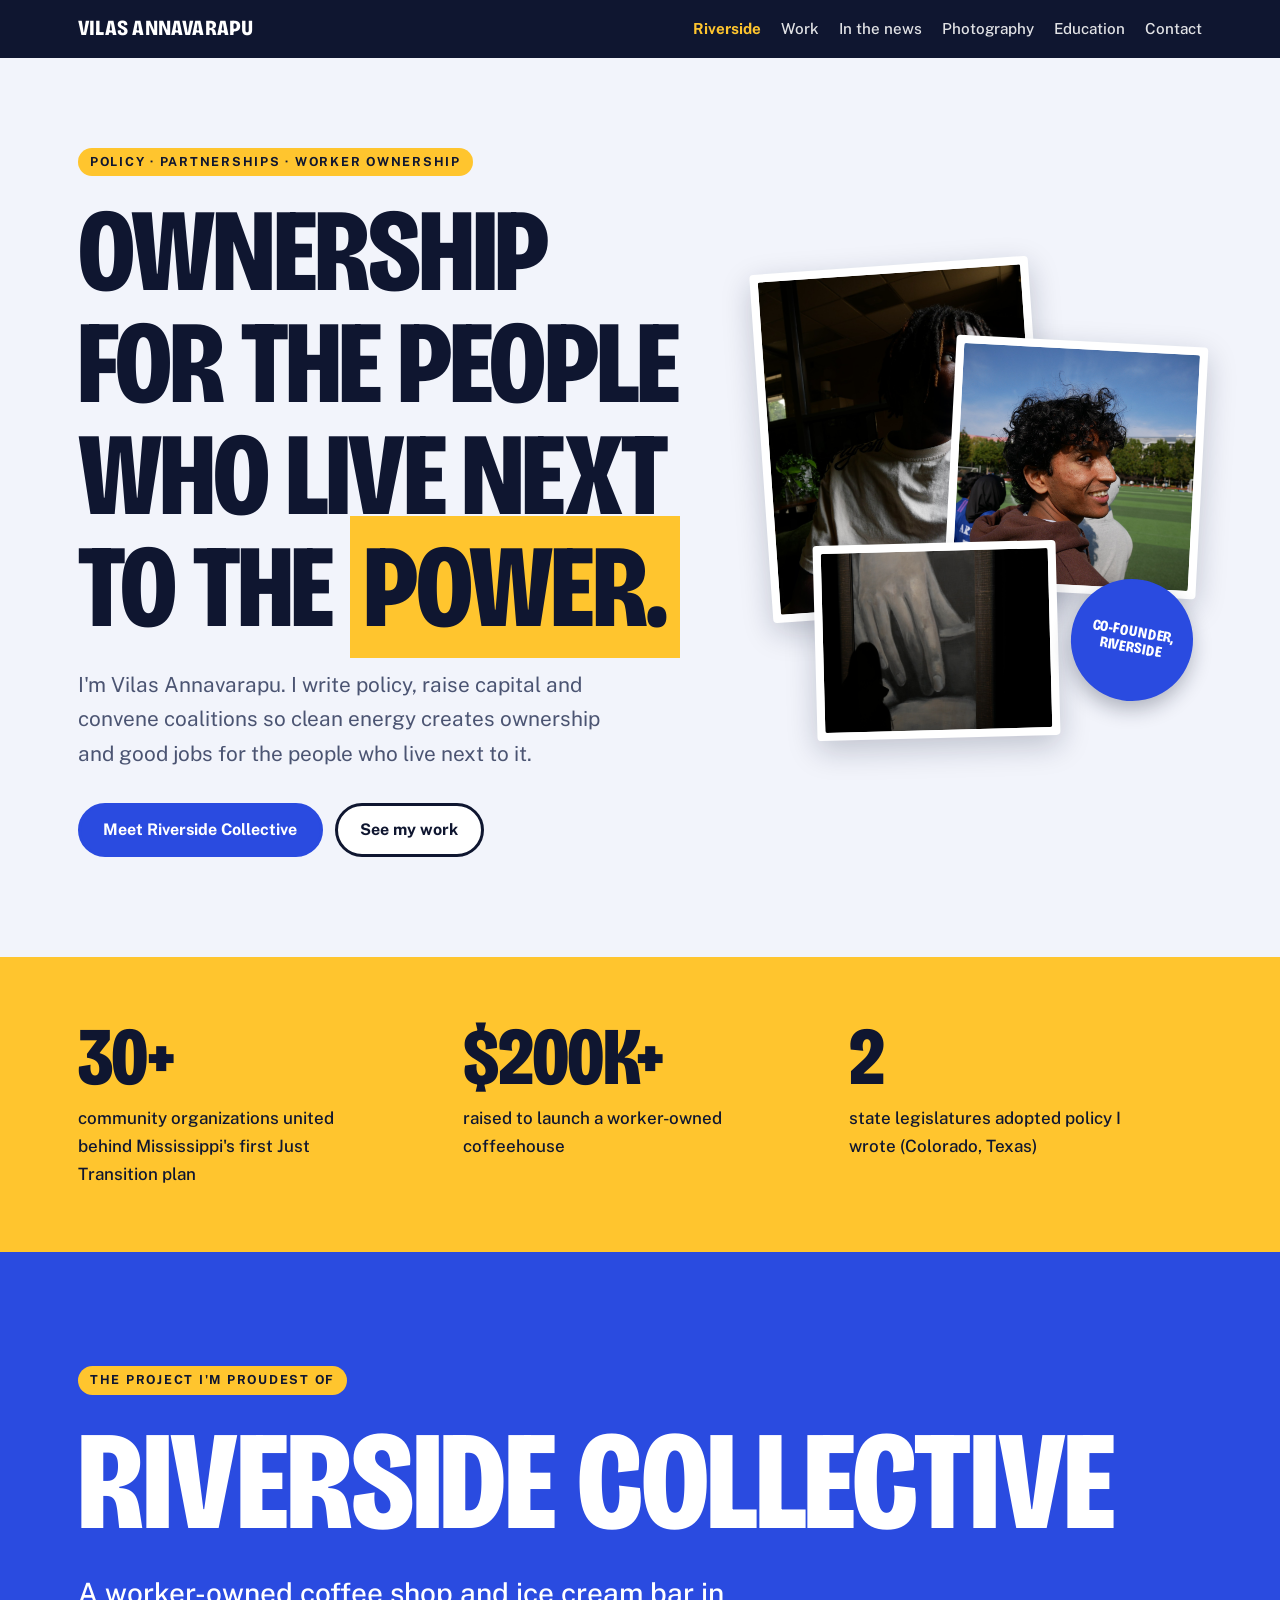
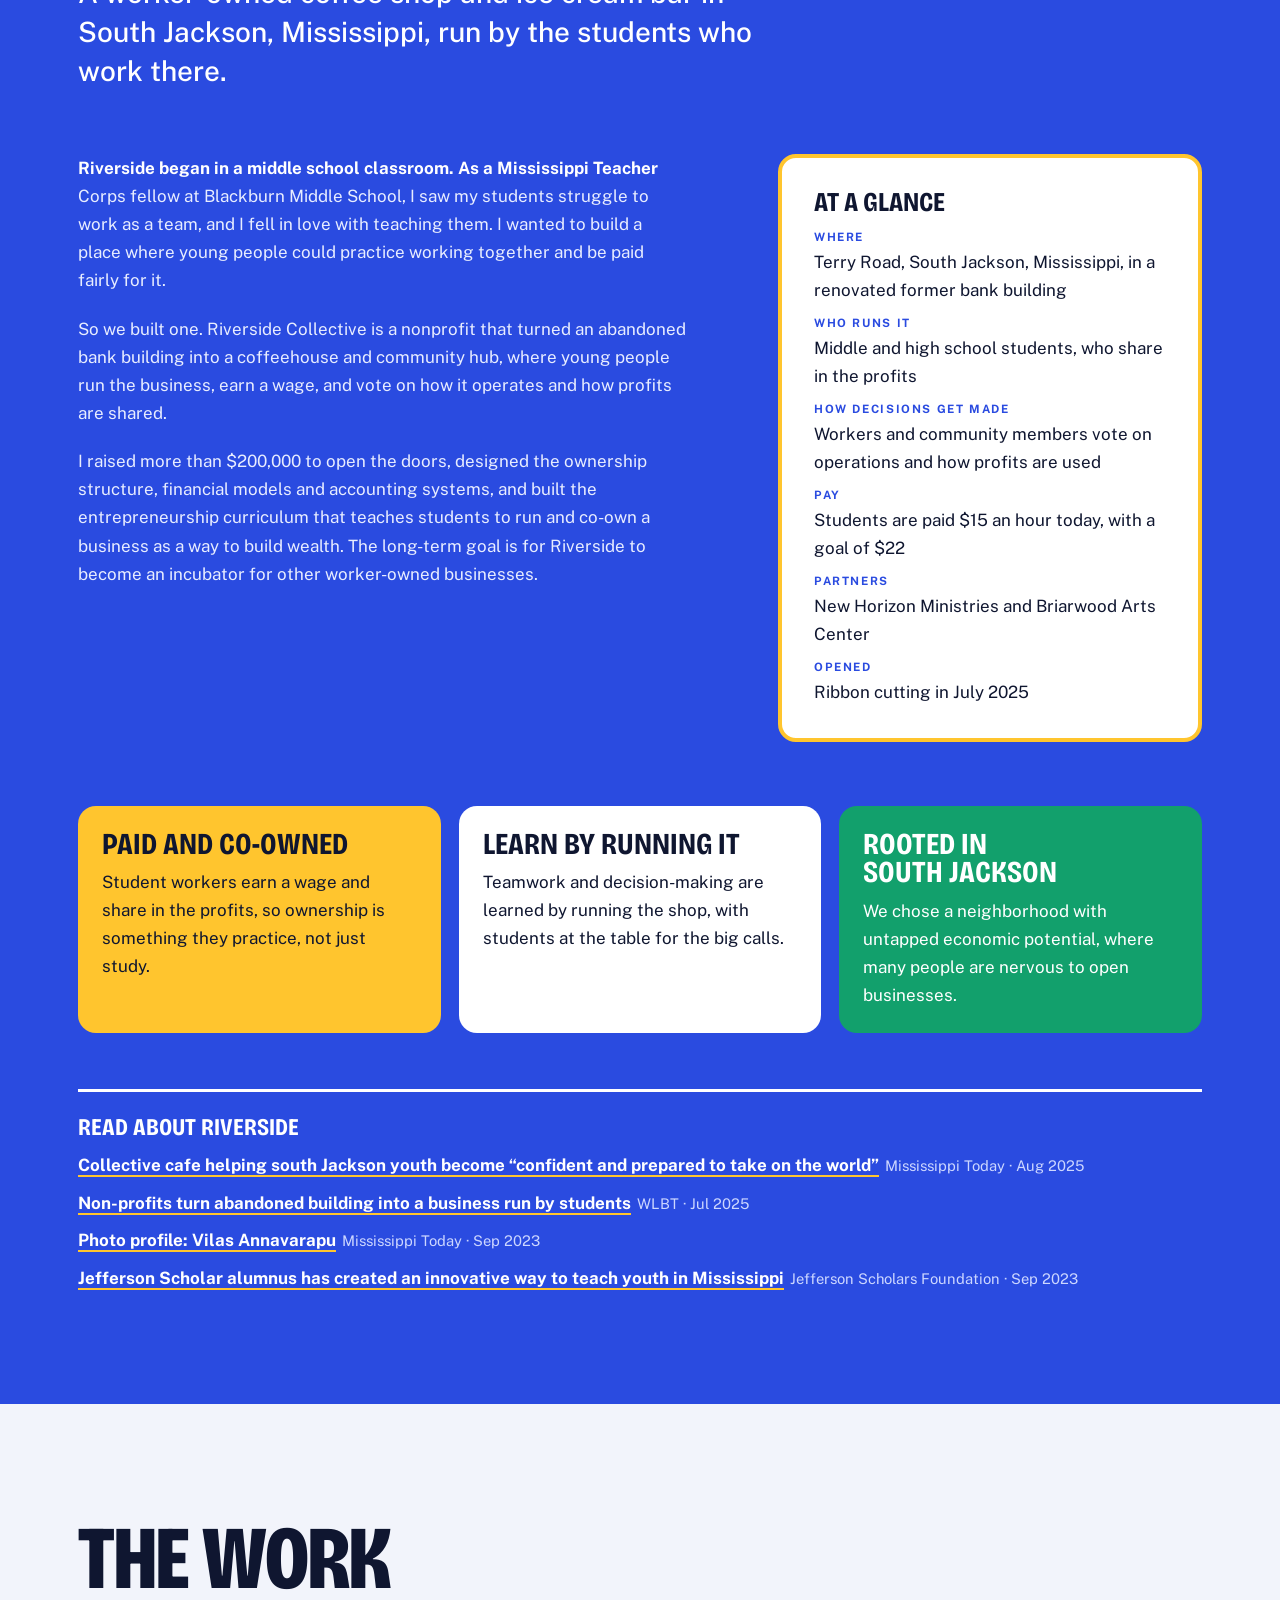
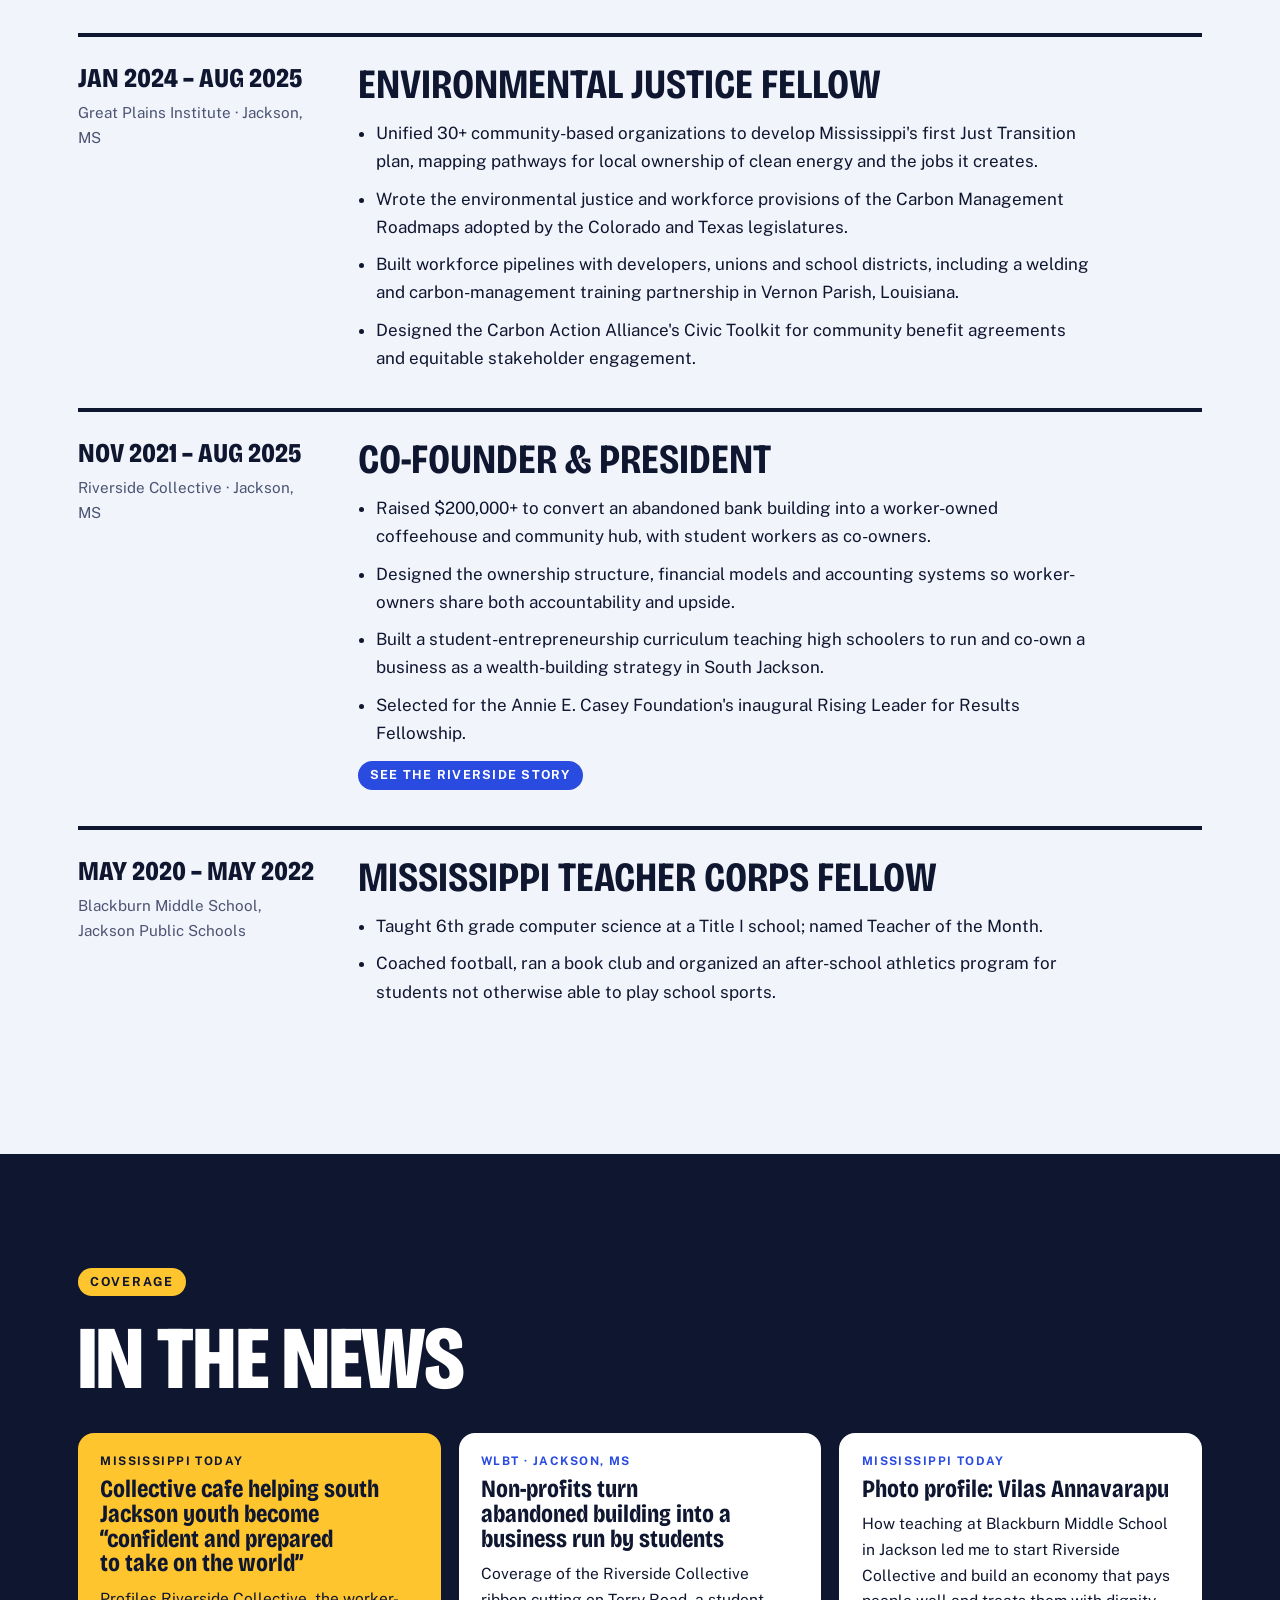
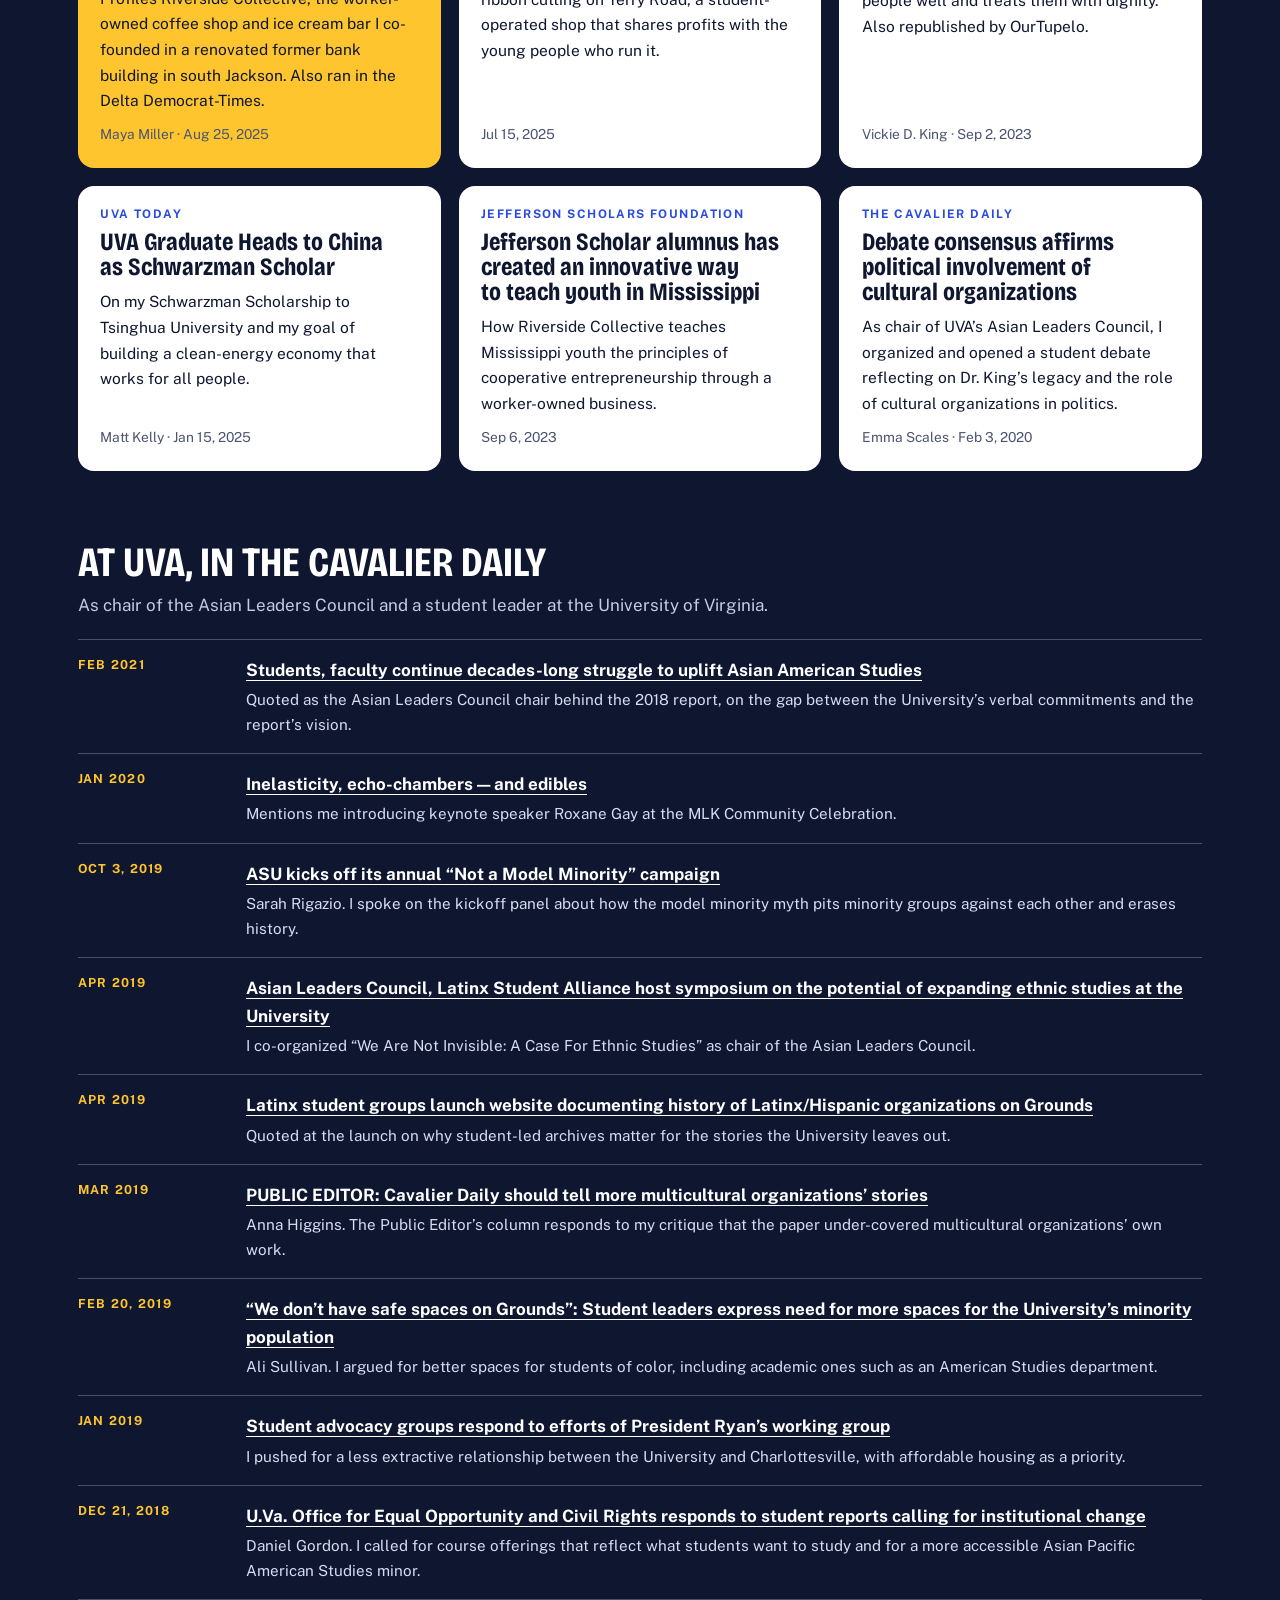
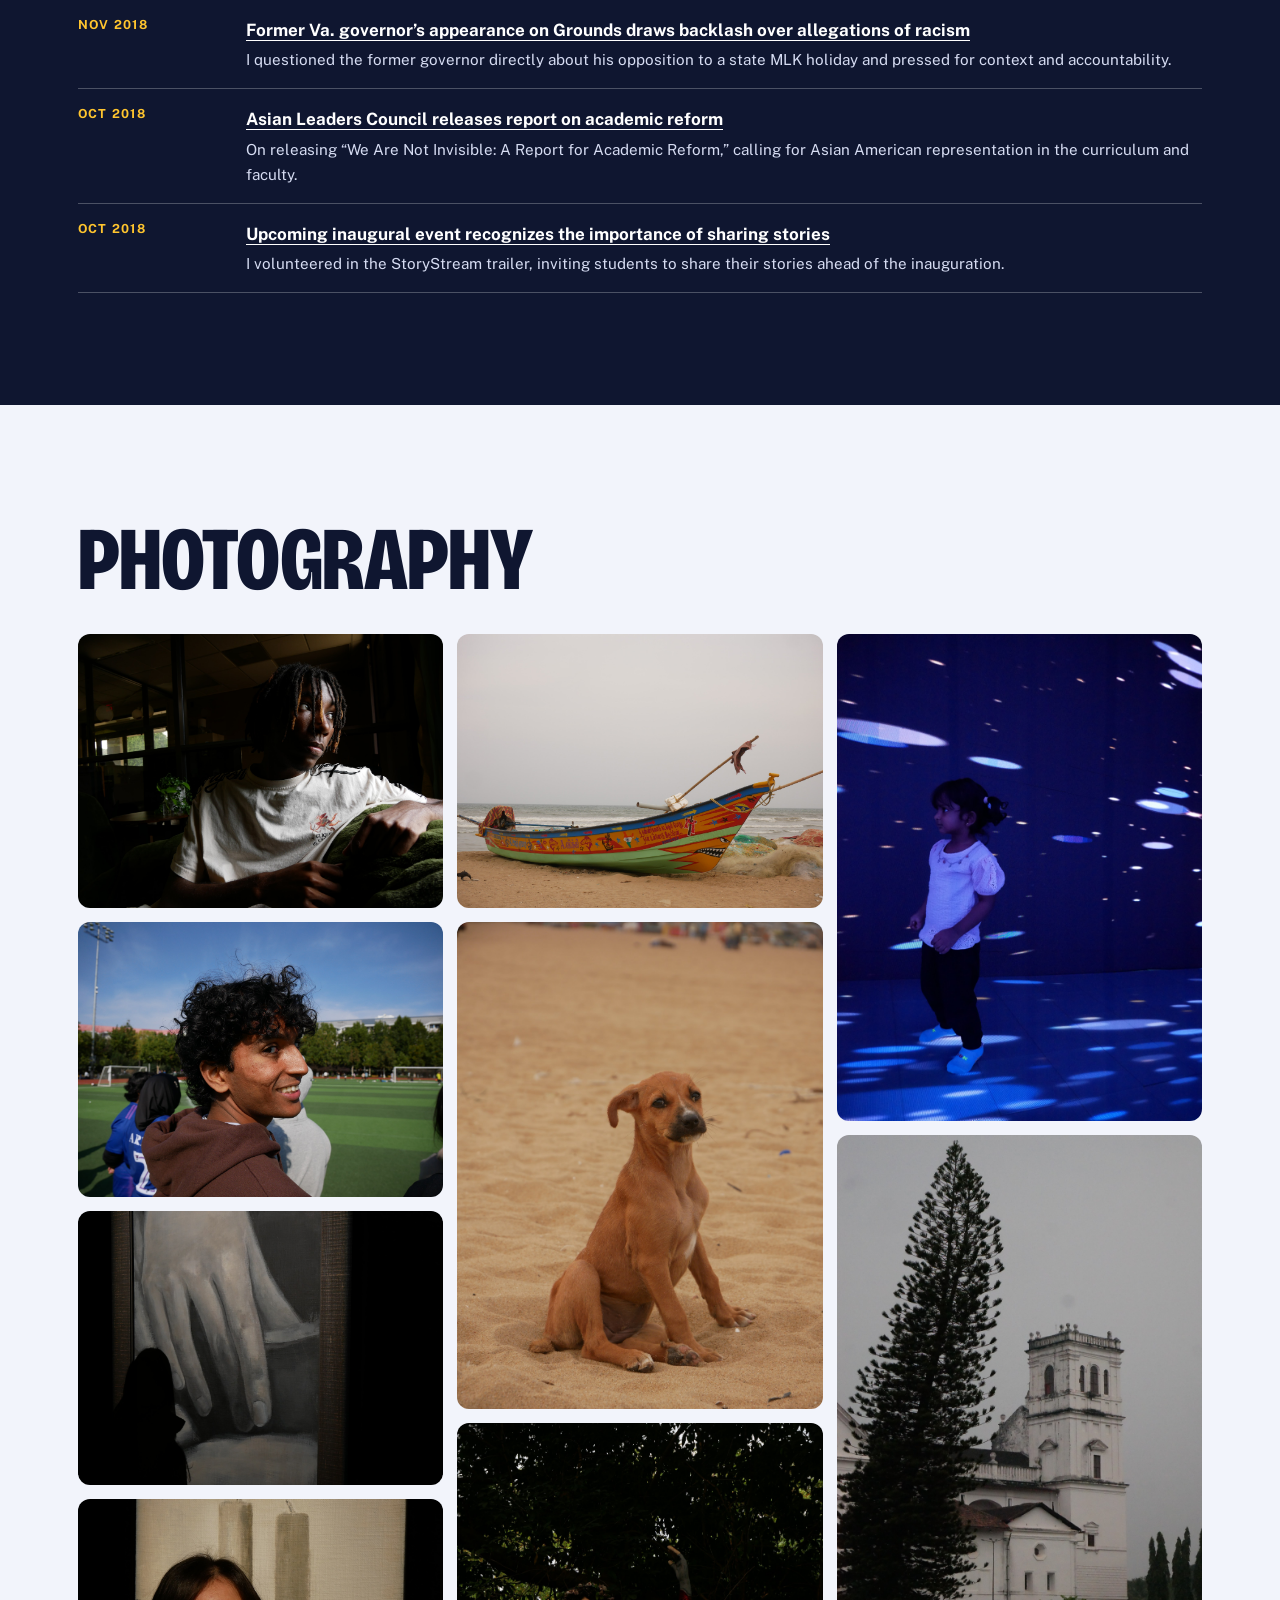
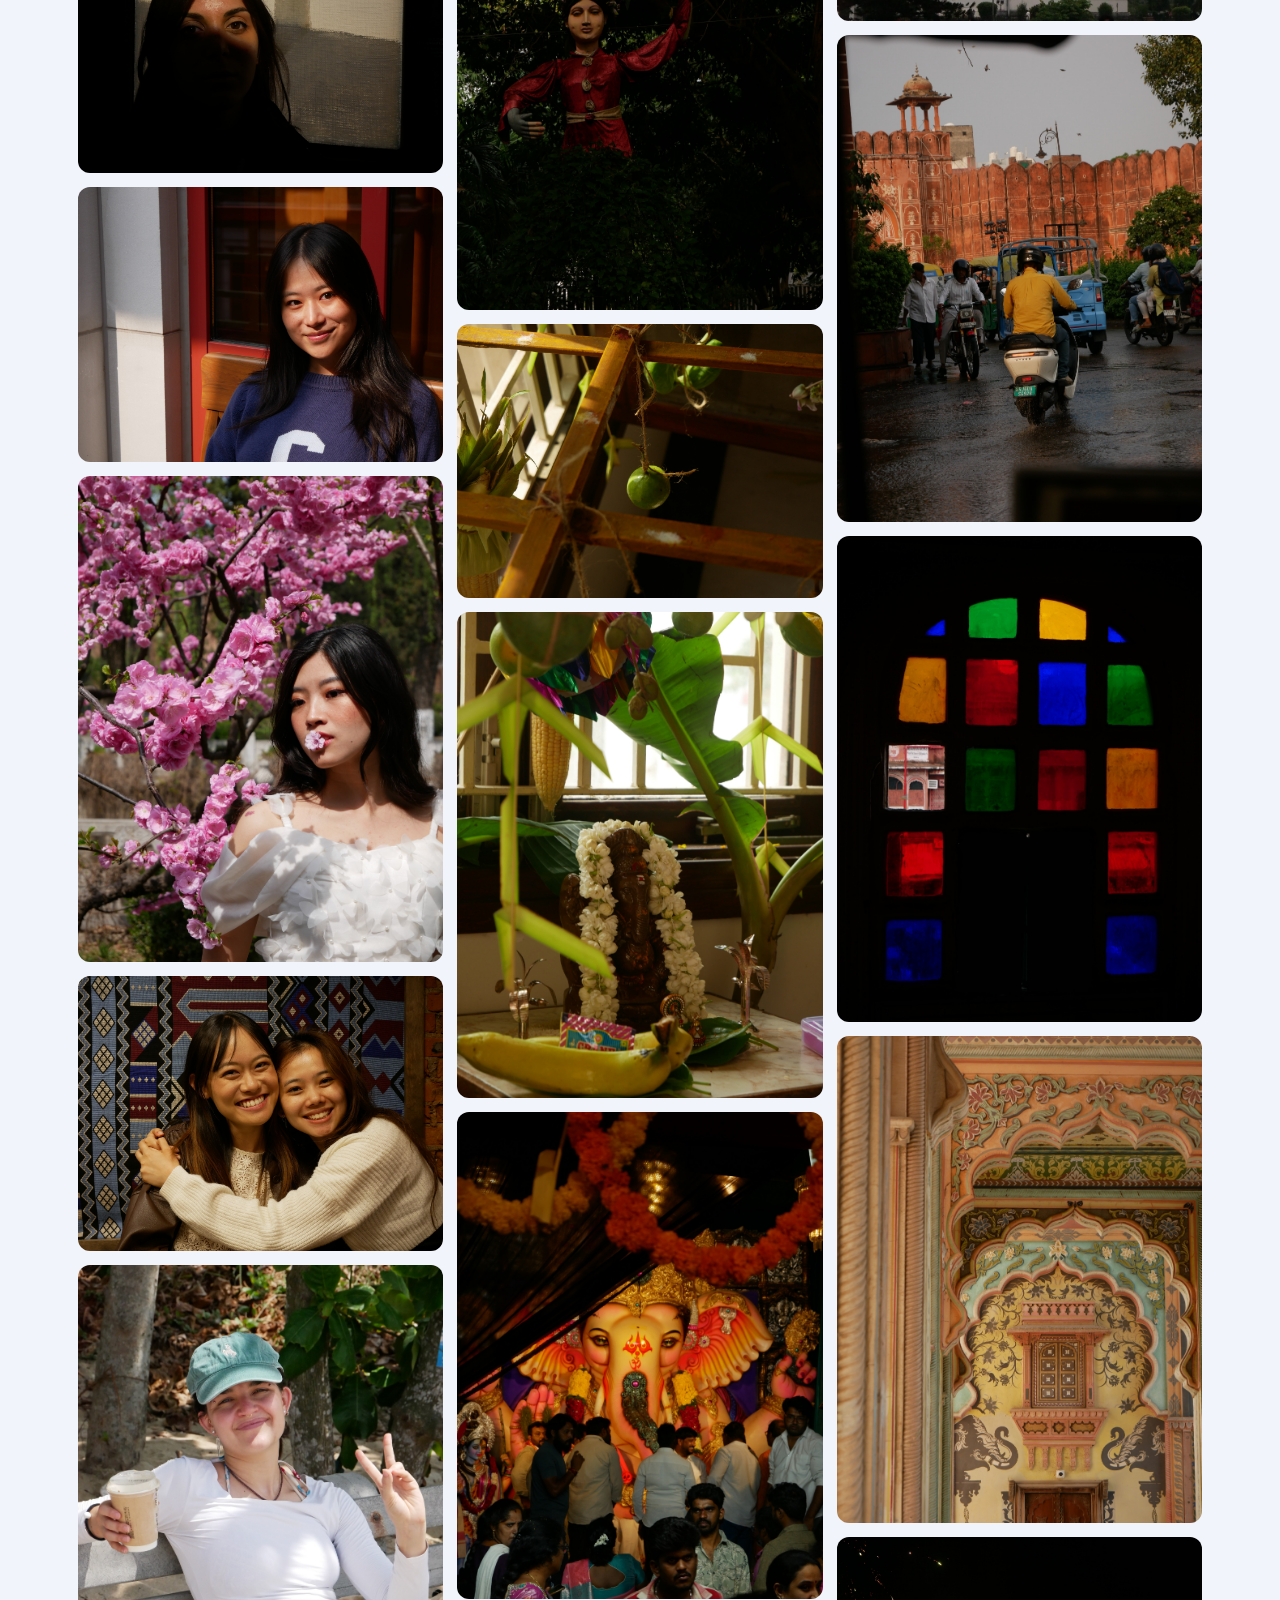
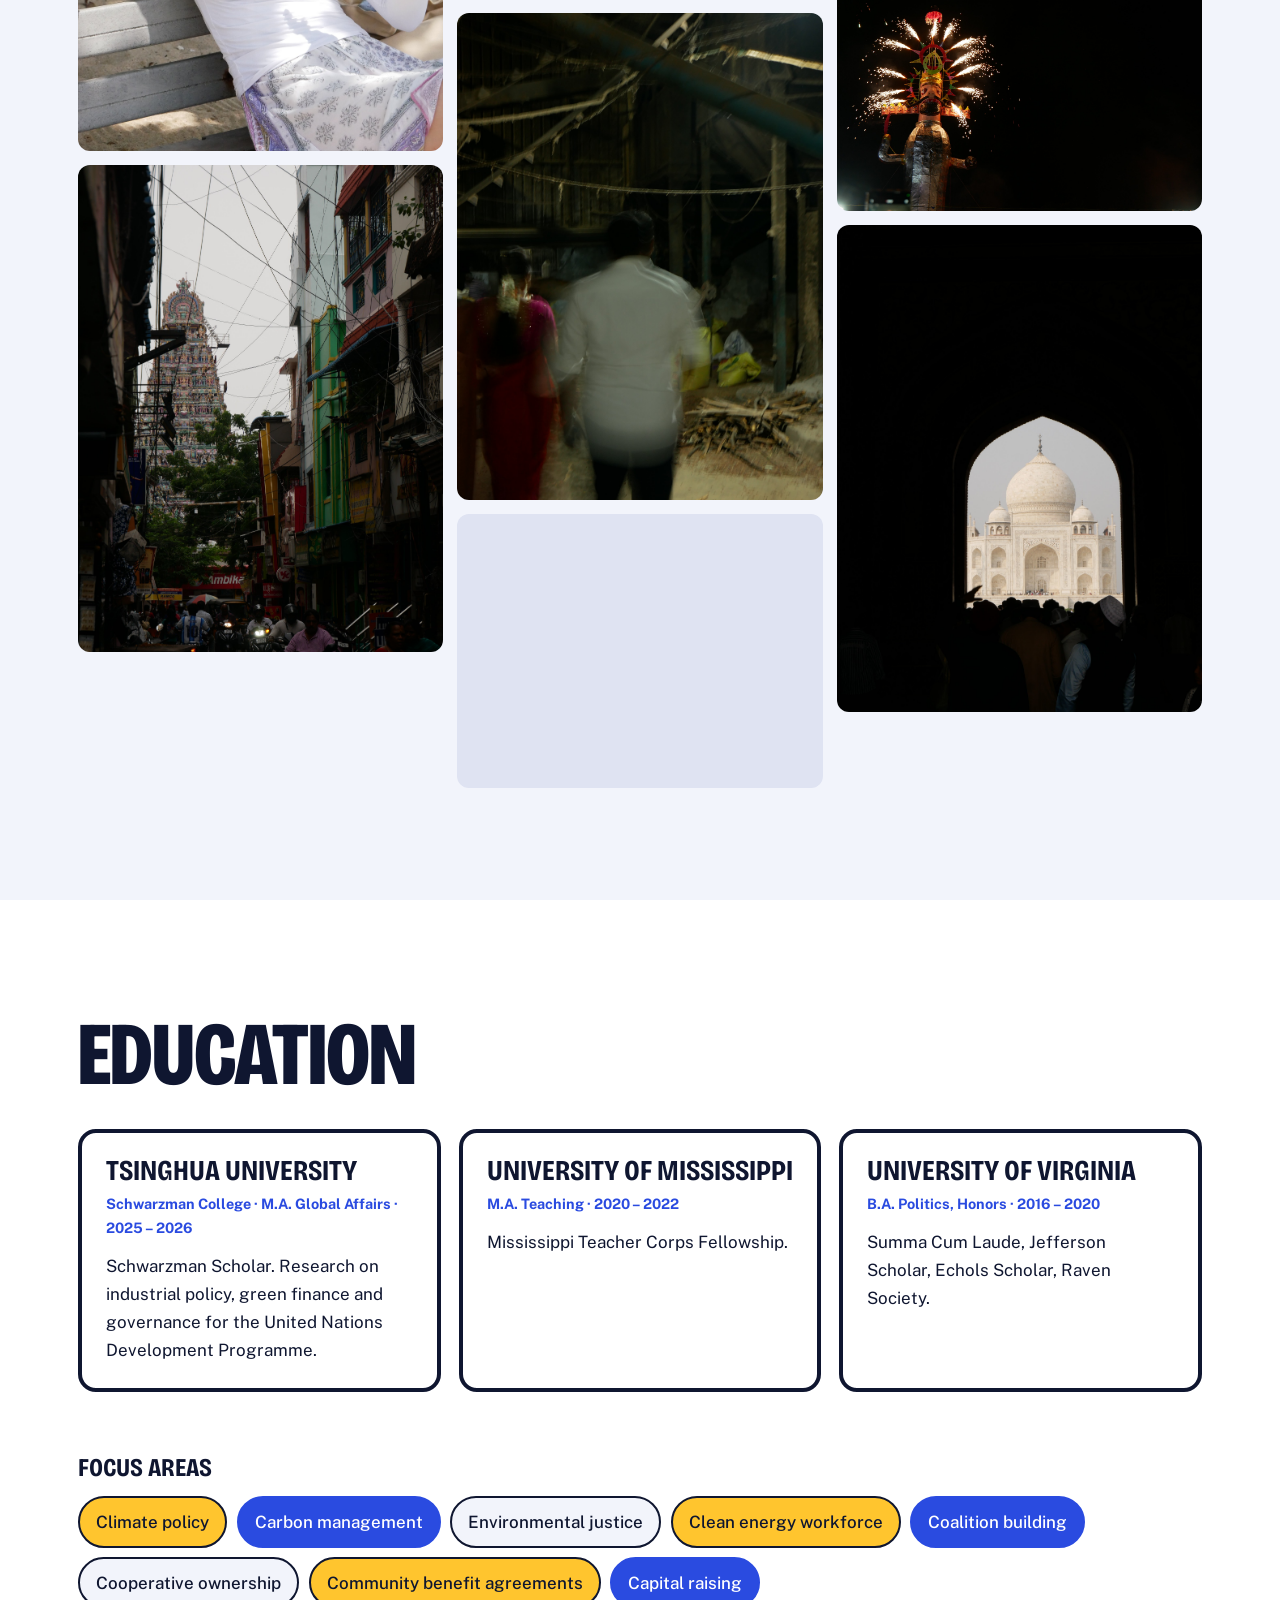
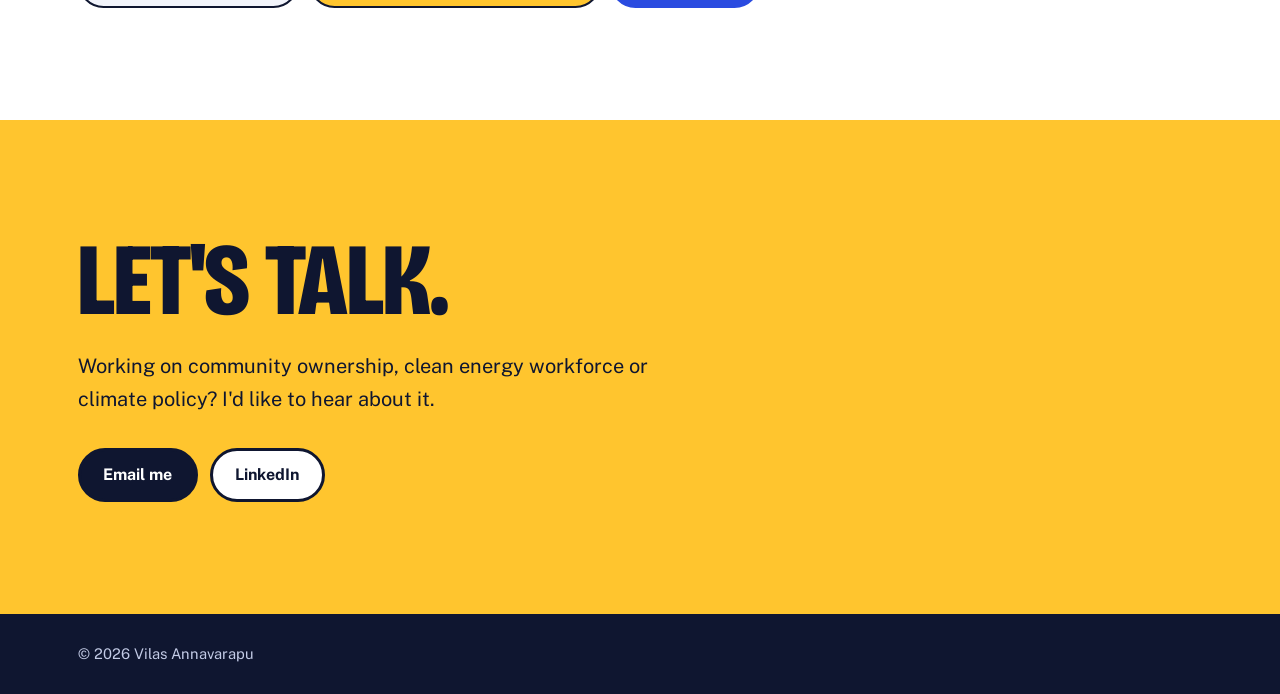
==== preview.html @ 8a016892 "Create preview.html" ====
<!doctype html>
<html lang="en">
<head>
<meta charset="utf-8">
<meta name="viewport" content="width=device-width, initial-scale=1">
<title>Vilas Annavarapu</title>
<meta name="description" content="Vilas Annavarapu builds policy and partnerships for a just energy transition through worker ownership, community-driven capital and clean energy workforce pathways. Co-founder of Riverside Collective in Jackson, Mississippi.">
<link rel="preconnect" href="https://fonts.googleapis.com">
<link rel="preconnect" href="https://fonts.gstatic.com" crossorigin>
<link href="https://fonts.googleapis.com/css2?family=Bricolage+Grotesque:opsz,wdth,wght@12..96,75..100,400..800&family=Public+Sans:wght@400;500;700&display=swap" rel="stylesheet">
<style>
:root {
--ink: #0f1630;
--paper: #f2f4fb;
--white: #ffffff;
--sun: #ffc52e;
--river: #2a4be0;
--leaf: #12a06c;
--mute: #4b5472;
--display: "Bricolage Grotesque", "Arial Narrow", "Helvetica Neue", Arial, sans-serif;
--body: "Public Sans", system-ui, -apple-system, "Segoe UI", Arial, sans-serif;
}
* { box-sizing: border-box; }
html { scroll-behavior: smooth; }
@media (prefers-reduced-motion: reduce) { html { scroll-behavior: auto; } * { transition: none !important; } }
body { margin: 0; background: var(--paper); color: var(--ink); font: 400 1.0625rem/1.65 var(--body); -webkit-font-smoothing: antialiased; }
img { max-width: 100%; display: block; }
a { color: inherit; }
h1, h2, h3 { font-family: var(--display); font-variation-settings: "wdth" 80; margin: 0; line-height: .95; text-wrap: balance; }
:focus-visible { outline: 3px solid var(--sun); outline-offset: 3px; }
section[id], header[id] { scroll-margin-top: 64px; }
.wrap { width: 100%; max-width: 1160px; margin: 0 auto; padding-left: max(18px, env(safe-area-inset-left, 0px)); padding-right: max(18px, env(safe-area-inset-right, 0px)); }
.band { padding-block: clamp(56px, 9vw, 112px); }
.eyebrow { display: inline-block; font: 700 .78rem/1 var(--body); letter-spacing: .14em; text-transform: uppercase; padding: .5rem .75rem; background: var(--sun); color: var(--ink); border-radius: 999px; }
.h2 { font-size: clamp(2.6rem, 7.5vw, 5.6rem); font-weight: 800; text-transform: uppercase; letter-spacing: -.01em; }
.btn { display: inline-flex; align-items: center; gap: .5rem; font: 700 1rem/1 var(--body); text-decoration: none; padding: 1rem 1.4rem; border-radius: 999px; border: 3px solid var(--ink); background: var(--white); color: var(--ink); transition: transform .15s ease, background .15s ease; }
.btn:hover { transform: translateY(-2px); }
.btn.river { background: var(--river); color: #fff; border-color: var(--river); }
.btn.ink { background: var(--ink); color: #fff; }
.nav { position: sticky; top: 0; z-index: 20; background: var(--ink); color: #fff; padding-top: env(safe-area-inset-top, 0px); }
.nav-in { display: flex; align-items: center; justify-content: space-between; gap: 1rem; height: 58px; }
.brand { font: 800 1.35rem/1 var(--display); font-variation-settings: "wdth" 80; text-decoration: none; text-transform: uppercase; letter-spacing: .01em; white-space: nowrap; }
.nav-links { display: flex; gap: 1.25rem; overflow-x: auto; scrollbar-width: none; min-width: 0; }
.nav-links::-webkit-scrollbar { display: none; }
.nav-links a { text-decoration: none; font: 500 .95rem/1 var(--body); white-space: nowrap; padding: .5rem 0; opacity: .88; }
.nav-links a:hover { opacity: 1; text-decoration: underline; text-decoration-color: var(--sun); text-underline-offset: 6px; text-decoration-thickness: 3px; }
.nav-links a.hot { color: var(--sun); opacity: 1; font-weight: 700; }
.hero { padding-block: clamp(40px, 7vw, 88px) clamp(56px, 8vw, 100px); overflow: hidden; }
.hero-in { display: grid; grid-template-columns: minmax(0, 1.15fr) minmax(0, .85fr); gap: clamp(28px, 5vw, 64px); align-items: center; }
.hero h1 { font-size: clamp(3.1rem, 9.2vw, 7.4rem); font-weight: 800; text-transform: uppercase; letter-spacing: -.015em; margin-top: 1.25rem; }
.hero h1 mark { background: var(--sun); color: var(--ink); padding: 0 .12em; box-decoration-break: clone; -webkit-box-decoration-break: clone; }
.hero .lead { font-size: clamp(1.1rem, 2.2vw, 1.3rem); color: var(--mute); max-width: 34rem; margin: 1.5rem 0 2rem; }
.cta { display: flex; flex-wrap: wrap; gap: .75rem; }
.prints { position: relative; aspect-ratio: 1 / 1.05; max-width: 480px; margin-inline: auto; width: 100%; }
.print { position: absolute; background: #fff; padding: 8px; box-shadow: 0 10px 30px rgba(15,22,48,.22); border-radius: 4px; }
.print img { width: 100%; height: 100%; object-fit: cover; border-radius: 2px; }
.p1 { width: 62%; aspect-ratio: 4/5; top: 0; left: 2%; transform: rotate(-4deg); }
.p2 { width: 56%; aspect-ratio: 1; top: 16%; right: 0; transform: rotate(3deg); }
.p3 { width: 54%; aspect-ratio: 5/4; bottom: 0; left: 14%; transform: rotate(-1.5deg); }
.sticker { position: absolute; right: 2%; bottom: 8%; width: 7.6rem; height: 7.6rem; border-radius: 50%; background: var(--river); color: #fff; display: grid; place-items: center; text-align: center; font: 800 .95rem/1.05 var(--display); font-variation-settings: "wdth" 80; text-transform: uppercase; padding: .5rem; transform: rotate(10deg); box-shadow: 0 8px 20px rgba(15,22,48,.3); }
.stats { background: var(--sun); }
.stats-in { display: grid; grid-template-columns: repeat(3, minmax(0, 1fr)); gap: 32px; padding-block: clamp(36px, 6vw, 64px); }
.stats strong { display: block; font: 800 clamp(2.8rem, 6.4vw, 5.2rem)/.9 var(--display); font-variation-settings: "wdth" 78; letter-spacing: -.02em; }
.stats span { display: block; margin-top: .6rem; font-weight: 500; max-width: 17rem; }
.riverside { background: var(--river); color: #fff; overflow: hidden; }
.riverside .h2 { font-size: clamp(3.2rem, 11vw, 9rem); margin: 1.25rem 0 1.5rem; }
.rv-lead { font-size: clamp(1.25rem, 2.6vw, 1.75rem); line-height: 1.4; max-width: 44rem; font-weight: 500; margin: 0; }
.rv-grid { display: grid; grid-template-columns: minmax(0, 1.2fr) minmax(0, .8fr); gap: clamp(28px, 5vw, 64px); margin-top: clamp(36px, 6vw, 64px); align-items: start; }
.rv-story p { margin: 0 0 1.2em; max-width: 38rem; color: #e8edff; }
.rv-story p:first-child::first-line { font-weight: 700; color: #fff; }
.facts { background: var(--white); color: var(--ink); border-radius: 18px; padding: clamp(20px, 3vw, 32px); border: 4px solid var(--sun); }
.facts h3 { font-size: 1.7rem; text-transform: uppercase; margin-bottom: 1rem; }
.facts dl { margin: 0; display: grid; gap: .9rem; }
.facts dt { font: 700 .72rem/1 var(--body); letter-spacing: .14em; text-transform: uppercase; color: var(--river); margin-bottom: .25rem; }
.facts dd { margin: 0; }
.pillars { display: grid; grid-template-columns: repeat(3, minmax(0, 1fr)); gap: 18px; margin-top: clamp(36px, 6vw, 64px); }
.pillar { background: var(--sun); color: var(--ink); padding: 1.5rem; border-radius: 18px; }
.pillar:nth-child(2) { background: #fff; }
.pillar:nth-child(3) { background: var(--leaf); color: #fff; }
.pillar h3 { font-size: 1.9rem; text-transform: uppercase; margin-bottom: .6rem; }
.pillar p { margin: 0; }
.rv-links { margin-top: clamp(32px, 5vw, 56px); border-top: 3px solid #fff; padding-top: 1.5rem; }
.rv-links h3 { font-size: 1.5rem; text-transform: uppercase; margin-bottom: .75rem; }
.rv-links ul { list-style: none; margin: 0; padding: 0; display: grid; gap: .6rem; }
.rv-links a { font-weight: 700; text-underline-offset: 4px; text-decoration-thickness: 2px; text-decoration-color: var(--sun); }
.rv-links span { color: #cdd7ff; font-size: .92rem; margin-left: .35rem; }
.work .h2 { margin-bottom: 2rem; }
.role { display: grid; grid-template-columns: minmax(0, 15rem) minmax(0, 1fr); gap: 1rem 2.5rem; border-top: 4px solid var(--ink); padding-block: 1.75rem 2.25rem; }
.role .when { font: 800 1.7rem/1 var(--display); font-variation-settings: "wdth" 80; text-transform: uppercase; }
.role .where { color: var(--mute); margin-top: .5rem; font-size: .95rem; }
.role h3 { font-size: clamp(1.8rem, 4vw, 2.6rem); text-transform: uppercase; margin-bottom: .9rem; }
.role ul { margin: 0; padding-left: 1.1rem; display: grid; gap: .6rem; max-width: 46rem; }
.role .tag { display: inline-block; margin-top: .9rem; font: 700 .78rem/1 var(--body); letter-spacing: .1em; text-transform: uppercase; background: var(--river); color: #fff; padding: .5rem .75rem; border-radius: 999px; text-decoration: none; }
.press { background: var(--ink); color: #fff; }
.press .eyebrow { margin-bottom: 1.25rem; }
.press .h2 { margin-bottom: 2rem; }
.cards { display: grid; grid-template-columns: repeat(auto-fill, minmax(min(100%, 300px), 1fr)); gap: 18px; }
.pcard { background: #fff; color: var(--ink); border-radius: 16px; padding: 1.4rem; display: flex; flex-direction: column; gap: .6rem; min-width: 0; }
.pcard.sun { background: var(--sun); }
.pcard .src { font: 700 .74rem/1 var(--body); letter-spacing: .12em; text-transform: uppercase; color: var(--river); }
.pcard.sun .src { color: var(--ink); }
.pcard h3 { font-size: 1.55rem; line-height: 1; }
.pcard h3 a { text-decoration: none; }
.pcard h3 a:hover { text-decoration: underline; text-underline-offset: 4px; }
.pcard p { margin: 0; font-size: .97rem; }
.pcard .by { color: var(--mute); font-size: .86rem; margin-top: auto; }
.cd { margin-top: clamp(40px, 6vw, 72px); }
.cd h3 { font-size: clamp(1.8rem, 4vw, 2.6rem); text-transform: uppercase; margin-bottom: .5rem; }
.cd > p { margin: 0 0 1.25rem; color: #c3cbe6; }
.cd ul { list-style: none; margin: 0; padding: 0; display: grid; }
.cd li { border-top: 1px solid rgba(255,255,255,.25); padding: 1rem 0; display: grid; grid-template-columns: minmax(0, 9rem) minmax(0, 1fr); gap: .25rem 1.5rem; }
.cd li:last-child { border-bottom: 1px solid rgba(255,255,255,.25); }
.cd .m { font: 700 .78rem/1.5 var(--body); letter-spacing: .1em; text-transform: uppercase; color: var(--sun); }
.cd a { font-weight: 700; text-underline-offset: 4px; }
.cd .d { display: block; color: #d6dcf2; font-size: .95rem; margin-top: .2rem; }
.photo .h2 { margin-bottom: 2rem; }
.mosaic { columns: 3 240px; column-gap: 14px; }
.mosaic a { display: block; margin: 0 0 14px; break-inside: avoid; border-radius: 12px; overflow: hidden; background: #dfe3f2; }
.mosaic img { width: 100%; height: auto; transition: transform .35s ease; }
.mosaic a:hover img, .mosaic a:focus-visible img { transform: scale(1.04); }
.edu { background: var(--white); }
.edu .h2 { margin-bottom: 2rem; }
.edu-grid { display: grid; grid-template-columns: repeat(auto-fit, minmax(min(100%, 260px), 1fr)); gap: 18px; }
.edu-card { border: 4px solid var(--ink); border-radius: 18px; padding: 1.5rem; }
.edu-card h3 { font-size: 1.8rem; text-transform: uppercase; margin-bottom: .5rem; }
.edu-card .meta { color: var(--river); font-weight: 700; font-size: .9rem; margin: 0 0 .75rem; }
.edu-card p { margin: 0; }
.focus { margin-top: clamp(36px, 6vw, 64px); }
.focus h3 { font-size: 1.6rem; text-transform: uppercase; margin-bottom: 1rem; }
.chips { list-style: none; margin: 0; padding: 0; display: flex; flex-wrap: wrap; gap: .6rem; }
.chips li { padding: .6rem 1rem; border-radius: 999px; background: var(--paper); border: 2px solid var(--ink); font-weight: 500; }
.chips li:nth-child(3n+1) { background: var(--sun); }
.chips li:nth-child(3n+2) { background: var(--river); color: #fff; border-color: var(--river); }
.contact { background: var(--sun); }
.contact .h2 { font-size: clamp(2.6rem, 8vw, 6.4rem); max-width: 16ch; }
.contact p { font-size: 1.25rem; max-width: 36rem; margin: 1.25rem 0 2rem; }
footer { background: var(--ink); color: #c3cbe6; padding-block: 28px calc(28px + env(safe-area-inset-bottom, 0px)); font-size: .92rem; }
@media (max-width: 860px) {
.hero-in, .rv-grid { grid-template-columns: minmax(0, 1fr); }
.pillars { grid-template-columns: minmax(0, 1fr); }
.role { grid-template-columns: minmax(0, 1fr); gap: .5rem; }
.cd li { grid-template-columns: minmax(0, 1fr); }
.prints { max-width: 380px; }
}
@media (max-width: 560px) {
.stats-in { grid-template-columns: minmax(0, 1fr); gap: 28px; }
.nav-links { gap: 1rem; }
.brand { font-size: 1.1rem; }
.sticker { width: 6.2rem; height: 6.2rem; font-size: .8rem; }
}
</style>
</head>
<body>
<nav class="nav" aria-label="Main">
<div class="wrap nav-in">
<a class="brand" href="#top">Vilas Annavarapu</a>
<div class="nav-links">
<a class="hot" href="#riverside">Riverside</a>
<a href="#work">Work</a>
<a href="#press">In the news</a>
<a href="#photography">Photography</a>
<a href="#education">Education</a>
<a href="#contact">Contact</a>
</div>
</div>
</nav>
<header class="hero" id="top">
<div class="wrap hero-in">
<div>
<span class="eyebrow">Policy · Partnerships · Worker ownership</span>
<h1>Ownership for the people who live next to the <mark>power.</mark></h1>
<p class="lead">I'm Vilas Annavarapu. I write policy, raise capital and convene coalitions so clean energy creates ownership and good jobs for the people who live next to it.</p>
<div class="cta">
<a class="btn river" href="#riverside">Meet Riverside Collective</a>
<a class="btn" href="#work">See my work</a>
</div>
</div>
<div class="prints">
<div class="print p1"><img src="photos/p1080426.jpg" alt="Photograph by Vilas Annavarapu" decoding="async"></div>
<div class="print p2"><img src="photos/p1090012.jpg" alt="Photograph by Vilas Annavarapu" decoding="async"></div>
<div class="print p3"><img src="photos/p1090077.jpg" alt="Photograph by Vilas Annavarapu" decoding="async"></div>
<div class="sticker">Co-founder, Riverside</div>
</div>
</div>
</header>
<section class="stats" aria-label="Highlights">
<div class="wrap stats-in">
<div><strong>30+</strong><span>community organizations united behind Mississippi's first Just Transition plan</span></div>
<div><strong>$200K+</strong><span>raised to launch a worker-owned coffeehouse</span></div>
<div><strong>2</strong><span>state legislatures adopted policy I wrote (Colorado, Texas)</span></div>
</div>
</section>
<section class="riverside band" id="riverside">
<div class="wrap">
<span class="eyebrow">The project I'm proudest of</span>
<h2 class="h2">Riverside Collective</h2>
<p class="rv-lead">A worker-owned coffee shop and ice cream bar in South Jackson, Mississippi, run by the students who work there.</p>
<div class="rv-grid">
<div class="rv-story">
<p>Riverside began in a middle school classroom. As a Mississippi Teacher Corps fellow at Blackburn Middle School, I saw my students struggle to work as a team, and I fell in love with teaching them. I wanted to build a place where young people could practice working together and be paid fairly for it.</p>
<p>So we built one. Riverside Collective is a nonprofit that turned an abandoned bank building into a coffeehouse and community hub, where young people run the business, earn a wage, and vote on how it operates and how profits are shared.</p>
<p>I raised more than $200,000 to open the doors, designed the ownership structure, financial models and accounting systems, and built the entrepreneurship curriculum that teaches students to run and co-own a business as a way to build wealth. The long-term goal is for Riverside to become an incubator for other worker-owned businesses.</p>
</div>
<aside class="facts" aria-label="Riverside at a glance">
<h3>At a glance</h3>
<dl>
<div><dt>Where</dt><dd>Terry Road, South Jackson, Mississippi, in a renovated former bank building</dd></div>
<div><dt>Who runs it</dt><dd>Middle and high school students, who share in the profits</dd></div>
<div><dt>How decisions get made</dt><dd>Workers and community members vote on operations and how profits are used</dd></div>
<div><dt>Pay</dt><dd>Students are paid $15 an hour today, with a goal of $22</dd></div>
<div><dt>Partners</dt><dd>New Horizon Ministries and Briarwood Arts Center</dd></div>
<div><dt>Opened</dt><dd>Ribbon cutting in July 2025</dd></div>
</dl>
</aside>
</div>
<div class="pillars">
<div class="pillar"><h3>Paid and co-owned</h3><p>Student workers earn a wage and share in the profits, so ownership is something they practice, not just study.</p></div>
<div class="pillar"><h3>Learn by running it</h3><p>Teamwork and decision-making are learned by running the shop, with students at the table for the big calls.</p></div>
<div class="pillar"><h3>Rooted in South Jackson</h3><p>We chose a neighborhood with untapped economic potential, where many people are nervous to open businesses.</p></div>
</div>
<div class="rv-links">
<h3>Read about Riverside</h3>
<ul>
<li><a href="https://mississippitoday.org/2025/08/25/collective-cafe-helping-south-jackson-youth-become-confident-and-prepared-to-take-on-the-world/" target="_blank" rel="noopener">Collective cafe helping south Jackson youth become “confident and prepared to take on the world”</a><span>Mississippi Today · Aug 2025</span></li>
<li><a href="https://www.wlbt.com/2025/07/15/non-profits-turn-abandoned-building-into-business-run-by-students/" target="_blank" rel="noopener">Non-profits turn abandoned building into a business run by students</a><span>WLBT · Jul 2025</span></li>
<li><a href="https://mississippitoday.org/2023/09/02/photo-essay-vilas-annavarapu/" target="_blank" rel="noopener">Photo profile: Vilas Annavarapu</a><span>Mississippi Today · Sep 2023</span></li>
<li><a href="https://www.jeffersonscholars.org/news/jefferson-scholar-alumnus-has-created-innovative-way-teach-youth-mississippi" target="_blank" rel="noopener">Jefferson Scholar alumnus has created an innovative way to teach youth in Mississippi</a><span>Jefferson Scholars Foundation · Sep 2023</span></li>
</ul>
</div>
</div>
</section>
<section class="work band" id="work">
<div class="wrap">
<h2 class="h2">The work</h2>
<article class="role">
<div><div class="when">Jan 2024 – Aug 2025</div><div class="where">Great Plains Institute · Jackson, MS</div></div>
<div>
<h3>Environmental Justice Fellow</h3>
<ul>
<li>Unified 30+ community-based organizations to develop Mississippi's first Just Transition plan, mapping pathways for local ownership of clean energy and the jobs it creates.</li>
<li>Wrote the environmental justice and workforce provisions of the Carbon Management Roadmaps adopted by the Colorado and Texas legislatures.</li>
<li>Built workforce pipelines with developers, unions and school districts, including a welding and carbon-management training partnership in Vernon Parish, Louisiana.</li>
<li>Designed the Carbon Action Alliance's Civic Toolkit for community benefit agreements and equitable stakeholder engagement.</li>
</ul>
</div>
</article>
<article class="role">
<div><div class="when">Nov 2021 – Aug 2025</div><div class="where">Riverside Collective · Jackson, MS</div></div>
<div>
<h3>Co-Founder &amp; President</h3>
<ul>
<li>Raised $200,000+ to convert an abandoned bank building into a worker-owned coffeehouse and community hub, with student workers as co-owners.</li>
<li>Designed the ownership structure, financial models and accounting systems so worker-owners share both accountability and upside.</li>
<li>Built a student-entrepreneurship curriculum teaching high schoolers to run and co-own a business as a wealth-building strategy in South Jackson.</li>
<li>Selected for the Annie E. Casey Foundation's inaugural Rising Leader for Results Fellowship.</li>
</ul>
<a class="tag" href="#riverside">See the Riverside story</a>
</div>
</article>
<article class="role">
<div><div class="when">May 2020 – May 2022</div><div class="where">Blackburn Middle School, Jackson Public Schools</div></div>
<div>
<h3>Mississippi Teacher Corps Fellow</h3>
<ul>
<li>Taught 6th grade computer science at a Title I school; named Teacher of the Month.</li>
<li>Coached football, ran a book club and organized an after-school athletics program for students not otherwise able to play school sports.</li>
</ul>
</div>
</article>
</div>
</section>
<section class="press band" id="press">
<div class="wrap">
<span class="eyebrow">Coverage</span>
<h2 class="h2">In the news</h2>
<div class="cards">
<article class="pcard sun">
<span class="src">Mississippi Today</span>
<h3><a href="https://mississippitoday.org/2025/08/25/collective-cafe-helping-south-jackson-youth-become-confident-and-prepared-to-take-on-the-world/" target="_blank" rel="noopener">Collective cafe helping south Jackson youth become “confident and prepared to take on the world”</a></h3>
<p>Profiles Riverside Collective, the worker-owned coffee shop and ice cream bar I co-founded in a renovated former bank building in south Jackson. Also ran in the Delta Democrat-Times.</p>
<span class="by">Maya Miller · Aug 25, 2025</span>
</article>
<article class="pcard">
<span class="src">WLBT · Jackson, MS</span>
<h3><a href="https://www.wlbt.com/2025/07/15/non-profits-turn-abandoned-building-into-business-run-by-students/" target="_blank" rel="noopener">Non-profits turn abandoned building into a business run by students</a></h3>
<p>Coverage of the Riverside Collective ribbon cutting on Terry Road, a student-operated shop that shares profits with the young people who run it.</p>
<span class="by">Jul 15, 2025</span>
</article>
<article class="pcard">
<span class="src">Mississippi Today</span>
<h3><a href="https://mississippitoday.org/2023/09/02/photo-essay-vilas-annavarapu/" target="_blank" rel="noopener">Photo profile: Vilas Annavarapu</a></h3>
<p>How teaching at Blackburn Middle School in Jackson led me to start Riverside Collective and build an economy that pays people well and treats them with dignity. Also republished by OurTupelo.</p>
<span class="by">Vickie D. King · Sep 2, 2023</span>
</article>
<article class="pcard">
<span class="src">UVA Today</span>
<h3><a href="https://news.virginia.edu/content/uva-graduate-heads-china-schwarzman-scholar" target="_blank" rel="noopener">UVA Graduate Heads to China as Schwarzman Scholar</a></h3>
<p>On my Schwarzman Scholarship to Tsinghua University and my goal of building a clean-energy economy that works for all people.</p>
<span class="by">Matt Kelly · Jan 15, 2025</span>
</article>
<article class="pcard">
<span class="src">Jefferson Scholars Foundation</span>
<h3><a href="https://www.jeffersonscholars.org/news/jefferson-scholar-alumnus-has-created-innovative-way-teach-youth-mississippi" target="_blank" rel="noopener">Jefferson Scholar alumnus has created an innovative way to teach youth in Mississippi</a></h3>
<p>How Riverside Collective teaches Mississippi youth the principles of cooperative entrepreneurship through a worker-owned business.</p>
<span class="by">Sep 6, 2023</span>
</article>
<article class="pcard">
<span class="src">The Cavalier Daily</span>
<h3><a href="https://www.cavalierdaily.com/article/2020/02/debate-consensus-affirms-political-involvement-of-cultural-organizations" target="_blank" rel="noopener">Debate consensus affirms political involvement of cultural organizations</a></h3>
<p>As chair of UVA’s Asian Leaders Council, I organized and opened a student debate reflecting on Dr. King’s legacy and the role of cultural organizations in politics.</p>
<span class="by">Emma Scales · Feb 3, 2020</span>
</article>
</div>
<div class="cd">
<h3>At UVA, in The Cavalier Daily</h3>
<p>As chair of the Asian Leaders Council and a student leader at the University of Virginia.</p>
<ul>
<li><span class="m">Feb 2021</span><span><a href="https://www.cavalierdaily.com/article/2021/02/students-faculty-continue-decades-long-struggle-to-uplift-asian-american-studies" target="_blank" rel="noopener">Students, faculty continue decades-long struggle to uplift Asian American Studies</a><span class="d">Quoted as the Asian Leaders Council chair behind the 2018 report, on the gap between the University’s verbal commitments and the report’s vision.</span></span></li>
<li><span class="m">Jan 2020</span><span><a href="https://www.cavalierdaily.com/article/2020/01/inelasticity-echo-chambers-and-edibles" target="_blank" rel="noopener">Inelasticity, echo-chambers — and edibles</a><span class="d">Mentions me introducing keynote speaker Roxane Gay at the MLK Community Celebration.</span></span></li>
<li><span class="m">Oct 3, 2019</span><span><a href="https://www.cavalierdaily.com/article/2019/10/asu-kicks-off-its-annual-not-a-model-minority-campaign" target="_blank" rel="noopener">ASU kicks off its annual “Not a Model Minority” campaign</a><span class="d">Sarah Rigazio. I spoke on the kickoff panel about how the model minority myth pits minority groups against each other and erases history.</span></span></li>
<li><span class="m">Apr 2019</span><span><a href="https://www.cavalierdaily.com/article/2019/04/asian-leaders-council-latinx-student-alliance-host-symposium-on-the-potential-of-expanding-ethnic-studies-at-the-university" target="_blank" rel="noopener">Asian Leaders Council, Latinx Student Alliance host symposium on the potential of expanding ethnic studies at the University</a><span class="d">I co-organized “We Are Not Invisible: A Case For Ethnic Studies” as chair of the Asian Leaders Council.</span></span></li>
<li><span class="m">Apr 2019</span><span><a href="https://www.cavalierdaily.com/article/2019/04/latinx-student-groups-launch-website-documenting-history-of-latinxhispanic-organizations-on-grounds" target="_blank" rel="noopener">Latinx student groups launch website documenting history of Latinx/Hispanic organizations on Grounds</a><span class="d">Quoted at the launch on why student-led archives matter for the stories the University leaves out.</span></span></li>
<li><span class="m">Mar 2019</span><span><a href="https://www.cavalierdaily.com/article/2019/03/public-editor-cavalier-daily-should-tell-more-multicultural-organizations-stories" target="_blank" rel="noopener">PUBLIC EDITOR: Cavalier Daily should tell more multicultural organizations’ stories</a><span class="d">Anna Higgins. The Public Editor’s column responds to my critique that the paper under-covered multicultural organizations’ own work.</span></span></li>
<li><span class="m">Feb 20, 2019</span><span><a href="https://www.cavalierdaily.com/article/2019/02/we-dont-have-safe-spaces-on-grounds-student-leaders-express-need-for-more-spaces-for-the-universitys-minority-population" target="_blank" rel="noopener">“We don’t have safe spaces on Grounds”: Student leaders express need for more spaces for the University’s minority population</a><span class="d">Ali Sullivan. I argued for better spaces for students of color, including academic ones such as an American Studies department.</span></span></li>
<li><span class="m">Jan 2019</span><span><a href="https://www.cavalierdaily.com/article/2019/01/student-advocacy-groups-respond-to-efforts-of-president-ryans-working-group" target="_blank" rel="noopener">Student advocacy groups respond to efforts of President Ryan’s working group</a><span class="d">I pushed for a less extractive relationship between the University and Charlottesville, with affordable housing as a priority.</span></span></li>
<li><span class="m">Dec 21, 2018</span><span><a href="https://www.cavalierdaily.com/article/2018/12/uva-office-for-equal-opportunity-and-civil-rights-responds-to-student-reports-calling-for-institutional-change" target="_blank" rel="noopener">U.Va. Office for Equal Opportunity and Civil Rights responds to student reports calling for institutional change</a><span class="d">Daniel Gordon. I called for course offerings that reflect what students want to study and for a more accessible Asian Pacific American Studies minor.</span></span></li>
<li><span class="m">Nov 2018</span><span><a href="https://www.cavalierdaily.com/article/2018/11/former-va-governors-appearance-on-grounds-draws-backlash-over-allegations-of-racism" target="_blank" rel="noopener">Former Va. governor’s appearance on Grounds draws backlash over allegations of racism</a><span class="d">I questioned the former governor directly about his opposition to a state MLK holiday and pressed for context and accountability.</span></span></li>
<li><span class="m">Oct 2018</span><span><a href="https://www.cavalierdaily.com/article/2018/10/asian-leaders-council-releases-report-on-academic-reform" target="_blank" rel="noopener">Asian Leaders Council releases report on academic reform</a><span class="d">On releasing “We Are Not Invisible: A Report for Academic Reform,” calling for Asian American representation in the curriculum and faculty.</span></span></li>
<li><span class="m">Oct 2018</span><span><a href="https://www.cavalierdaily.com/article/2018/10/upcoming-inaugural-event-recognizes-the-importance-of-sharing-stories" target="_blank" rel="noopener">Upcoming inaugural event recognizes the importance of sharing stories</a><span class="d">I volunteered in the StoryStream trailer, inviting students to share their stories ahead of the inauguration.</span></span></li>
</ul>
</div>
</div>
</section>
<section class="photo band" id="photography">
<div class="wrap">
<h2 class="h2">Photography</h2>
<div class="mosaic">
<a href="photos/p1080426.jpg" target="_blank" rel="noopener"><img src="photos/p1080426.jpg" alt="Photograph by Vilas Annavarapu" loading="lazy" decoding="async"></a>
<a href="photos/p1090012.jpg" target="_blank" rel="noopener"><img src="photos/p1090012.jpg" alt="Photograph by Vilas Annavarapu" loading="lazy" decoding="async"></a>
<a href="photos/p1090077.jpg" target="_blank" rel="noopener"><img src="photos/p1090077.jpg" alt="Photograph by Vilas Annavarapu" loading="lazy" decoding="async"></a>
<a href="photos/p1090078.jpg" target="_blank" rel="noopener"><img src="photos/p1090078.jpg" alt="Photograph by Vilas Annavarapu" loading="lazy" decoding="async"></a>
<a href="photos/p1090128.jpg" target="_blank" rel="noopener"><img src="photos/p1090128.jpg" alt="Photograph by Vilas Annavarapu" loading="lazy" decoding="async"></a>
<a href="photos/p1110103.jpg" target="_blank" rel="noopener"><img src="photos/p1110103.jpg" alt="Photograph by Vilas Annavarapu" loading="lazy" decoding="async"></a>
<a href="photos/p1130282.jpg" target="_blank" rel="noopener"><img src="photos/p1130282.jpg" alt="Photograph by Vilas Annavarapu" loading="lazy" decoding="async"></a>
<a href="photos/p1130299.jpg" target="_blank" rel="noopener"><img src="photos/p1130299.jpg" alt="Photograph by Vilas Annavarapu" loading="lazy" decoding="async"></a>
<a href="photos/p1140915.jpg" target="_blank" rel="noopener"><img src="photos/p1140915.jpg" alt="Photograph by Vilas Annavarapu" loading="lazy" decoding="async"></a>
<a href="photos/p1140938.jpg" target="_blank" rel="noopener"><img src="photos/p1140938.jpg" alt="Photograph by Vilas Annavarapu" loading="lazy" decoding="async"></a>
<a href="photos/p1140942.jpg" target="_blank" rel="noopener"><img src="photos/p1140942.jpg" alt="Photograph by Vilas Annavarapu" loading="lazy" decoding="async"></a>
<a href="photos/p1140946.jpg" target="_blank" rel="noopener"><img src="photos/p1140946.jpg" alt="Photograph by Vilas Annavarapu" loading="lazy" decoding="async"></a>
<a href="photos/p1140959.jpg" target="_blank" rel="noopener"><img src="photos/p1140959.jpg" alt="Photograph by Vilas Annavarapu" loading="lazy" decoding="async"></a>
<a href="photos/p1140960.jpg" target="_blank" rel="noopener"><img src="photos/p1140960.jpg" alt="Photograph by Vilas Annavarapu" loading="lazy" decoding="async"></a>
<a href="photos/p1150041.jpg" target="_blank" rel="noopener"><img src="photos/p1150041.jpg" alt="Photograph by Vilas Annavarapu" loading="lazy" decoding="async"></a>
<a href="photos/p1150049.jpg" target="_blank" rel="noopener"><img src="photos/p1150049.jpg" alt="Photograph by Vilas Annavarapu" loading="lazy" decoding="async"></a>
<a href="photos/p1150168.jpg" target="_blank" rel="noopener"><img src="photos/p1150168.jpg" alt="Photograph by Vilas Annavarapu" loading="lazy" decoding="async"></a>
<a href="photos/p1150217.jpg" target="_blank" rel="noopener"><img src="photos/p1150217.jpg" alt="Photograph by Vilas Annavarapu" loading="lazy" decoding="async"></a>
<a href="photos/p1150239.jpg" target="_blank" rel="noopener"><img src="photos/p1150239.jpg" alt="Photograph by Vilas Annavarapu" loading="lazy" decoding="async"></a>
<a href="photos/p1150259.jpg" target="_blank" rel="noopener"><img src="photos/p1150259.jpg" alt="Photograph by Vilas Annavarapu" loading="lazy" decoding="async"></a>
<a href="photos/p1150273.jpg" target="_blank" rel="noopener"><img src="photos/p1150273.jpg" alt="Photograph by Vilas Annavarapu" loading="lazy" decoding="async"></a>
<a href="photos/p1150447.jpg" target="_blank" rel="noopener"><img src="photos/p1150447.jpg" alt="Photograph by Vilas Annavarapu" loading="lazy" decoding="async"></a>
<a href="photos/p1150564.jpg" target="_blank" rel="noopener"><img src="photos/p1150564.jpg" alt="Photograph by Vilas Annavarapu" loading="lazy" decoding="async"></a>
<a href="photos/p1150609.jpg" target="_blank" rel="noopener"><img src="photos/p1150609.jpg" alt="Photograph by Vilas Annavarapu" loading="lazy" decoding="async"></a>
</div>
</div>
</section>
<section class="edu band" id="education">
<div class="wrap">
<h2 class="h2">Education</h2>
<div class="edu-grid">
<article class="edu-card">
<h3>Tsinghua University</h3>
<p class="meta">Schwarzman College · M.A. Global Affairs · 2025 – 2026</p>
<p>Schwarzman Scholar. Research on industrial policy, green finance and governance for the United Nations Development Programme.</p>
</article>
<article class="edu-card">
<h3>University of Mississippi</h3>
<p class="meta">M.A. Teaching · 2020 – 2022</p>
<p>Mississippi Teacher Corps Fellowship.</p>
</article>
<article class="edu-card">
<h3>University of Virginia</h3>
<p class="meta">B.A. Politics, Honors · 2016 – 2020</p>
<p>Summa Cum Laude, Jefferson Scholar, Echols Scholar, Raven Society.</p>
</article>
</div>
<div class="focus">
<h3>Focus areas</h3>
<ul class="chips">
<li>Climate policy</li>
<li>Carbon management</li>
<li>Environmental justice</li>
<li>Clean energy workforce</li>
<li>Coalition building</li>
<li>Cooperative ownership</li>
<li>Community benefit agreements</li>
<li>Capital raising</li>
</ul>
</div>
</div>
</section>
<section class="contact band" id="contact">
<div class="wrap">
<h2 class="h2">Let's talk.</h2>
<p>Working on community ownership, clean energy workforce or climate policy? I'd like to hear about it.</p>
<div class="cta">
<a class="btn ink" href="mailto:vannavarapu@protonmail.com">Email me</a>
<a class="btn" href="https://www.linkedin.com/in/vilas-annavarapu-08a2ab22a/" target="_blank" rel="noopener">LinkedIn</a>
</div>
</div>
</section>
<footer>
<div class="wrap"><span>© <span id="year">2026</span> Vilas Annavarapu</span></div>
</footer>
<script>document.getElementById('year').textContent = new Date().getFullYear();</script>
</body>
</html>
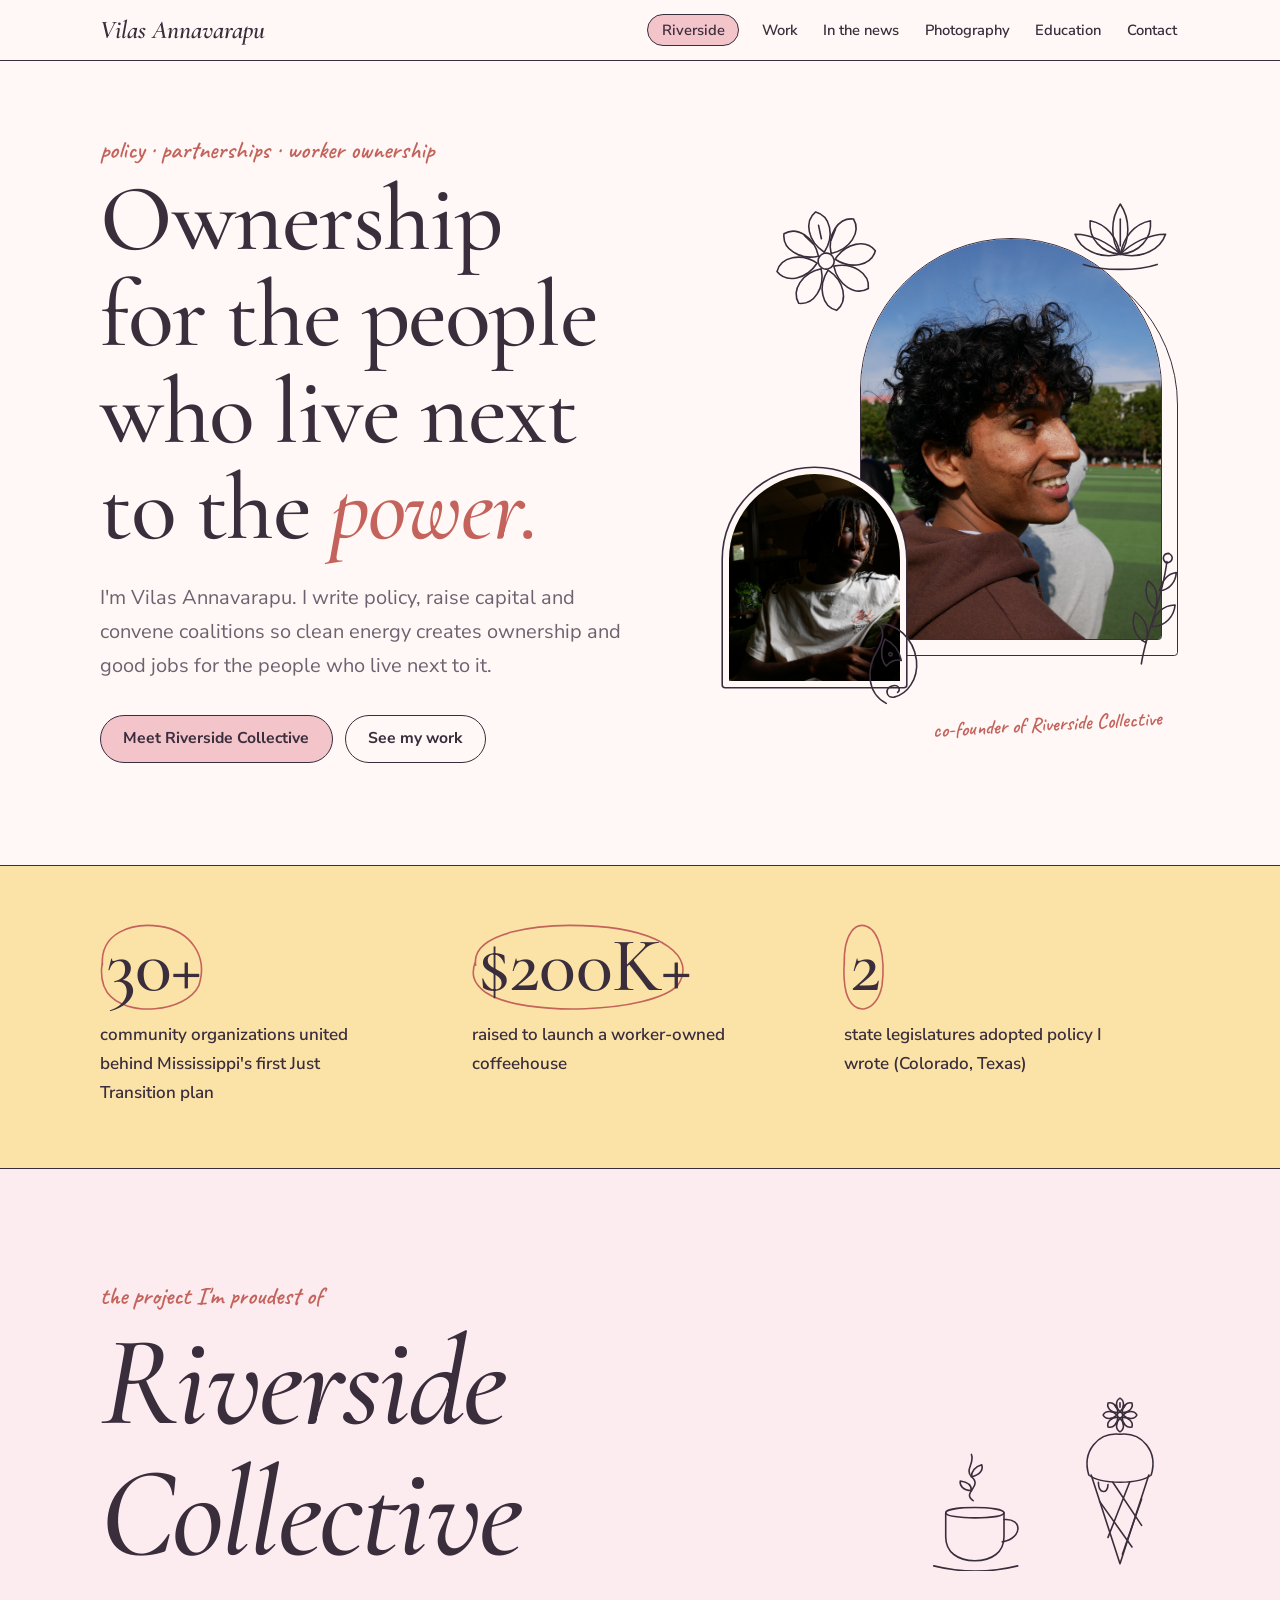
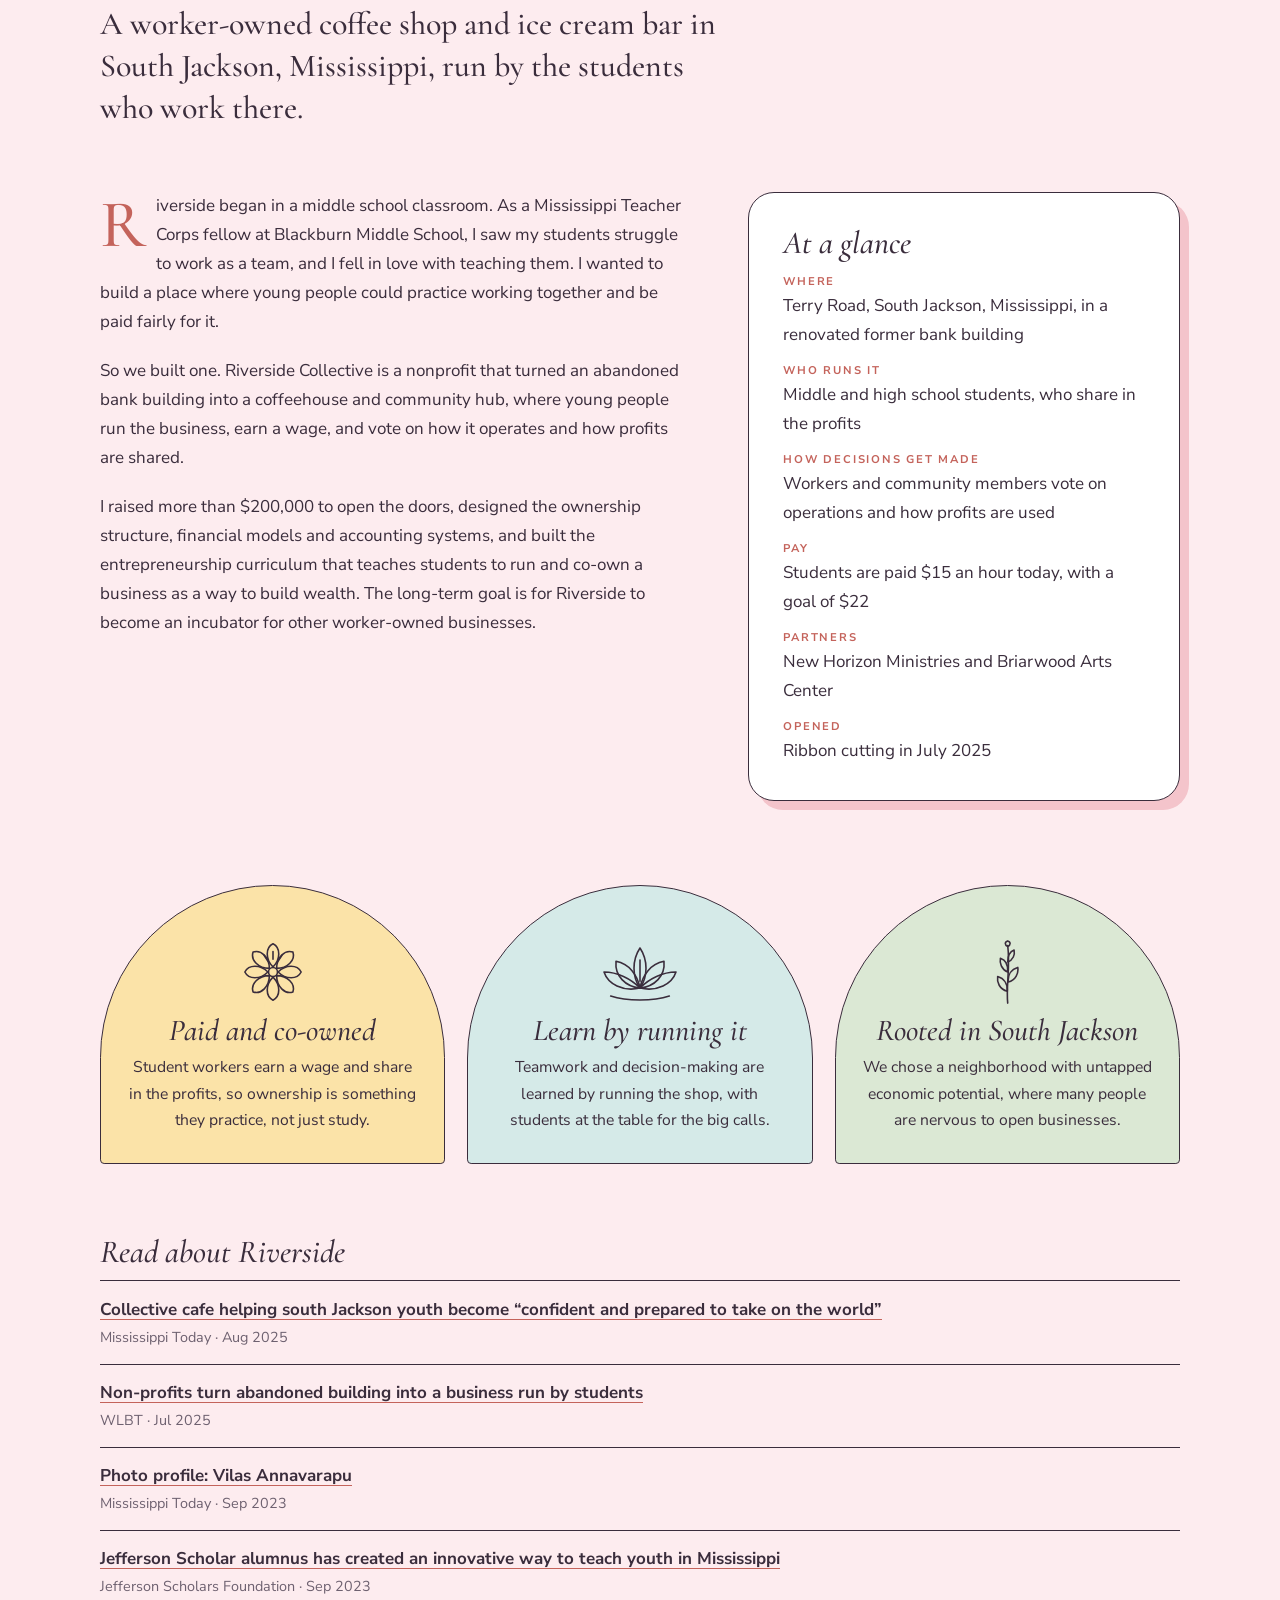
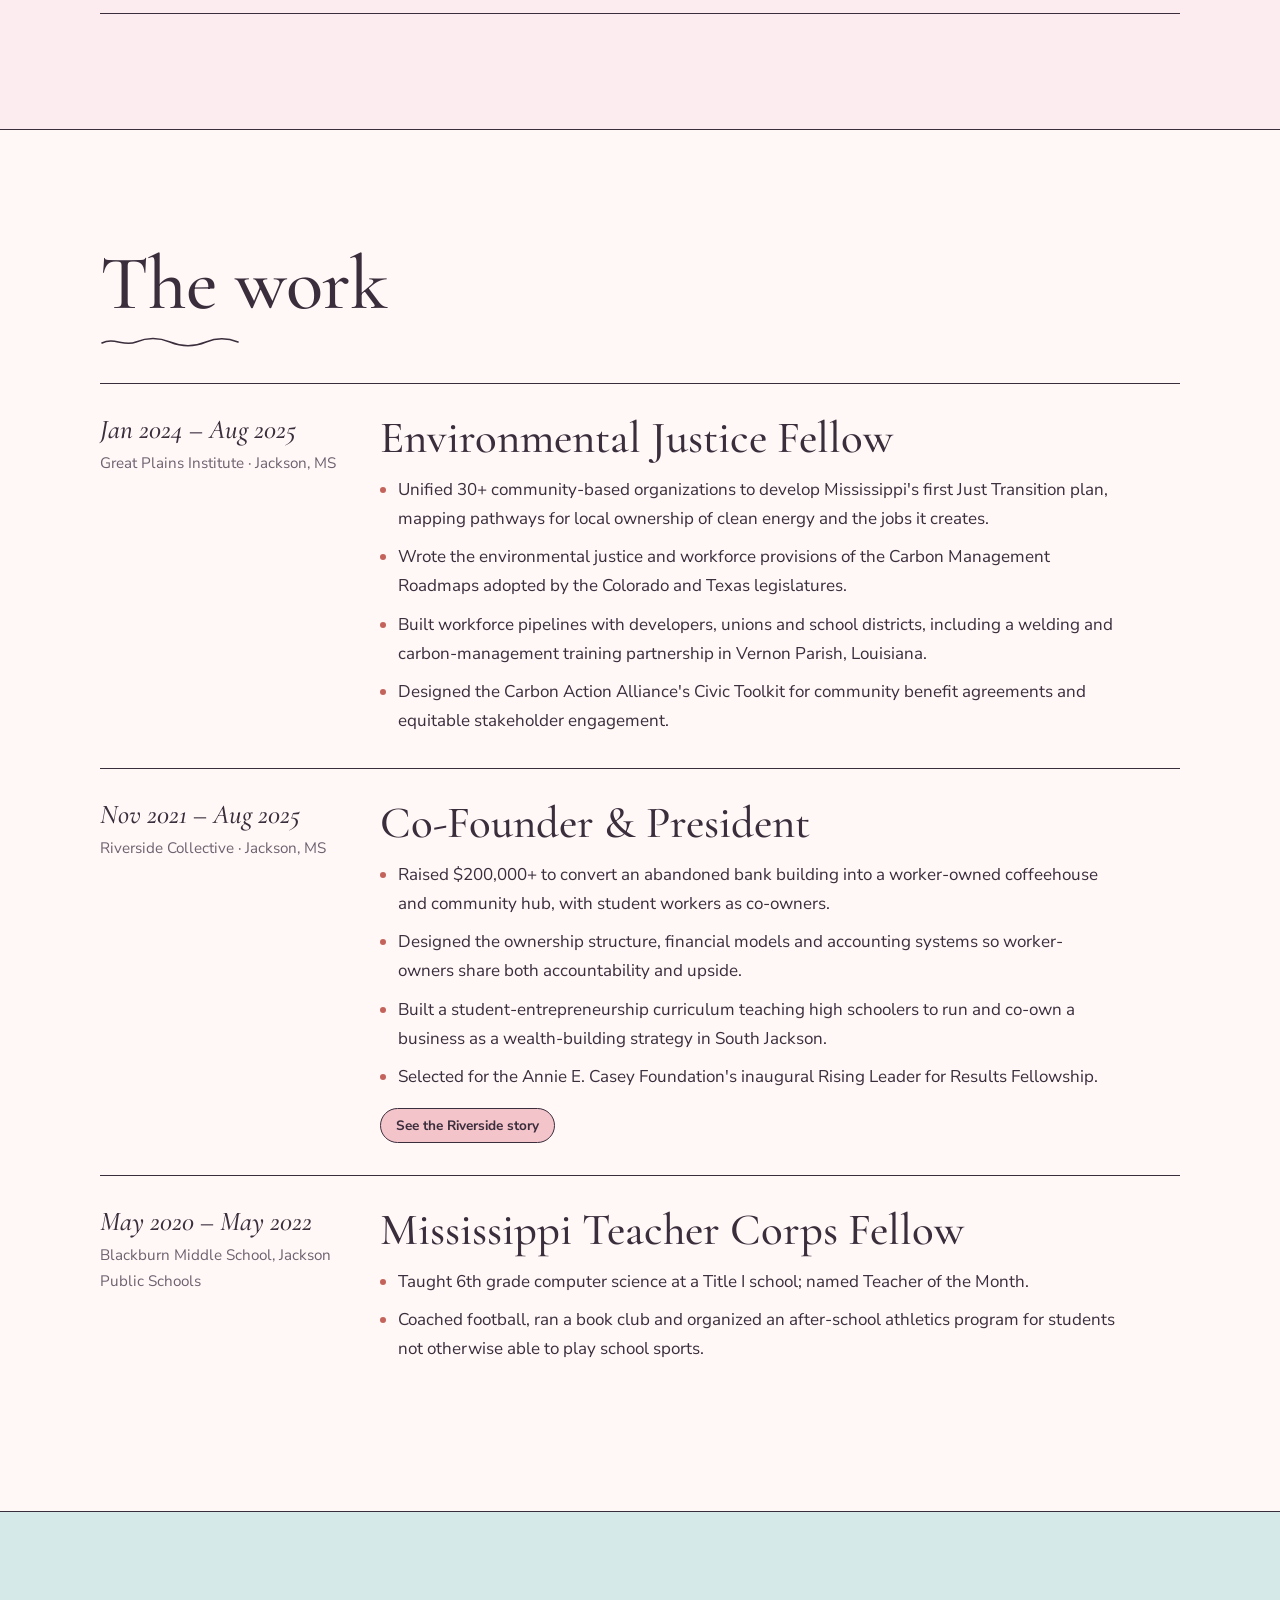
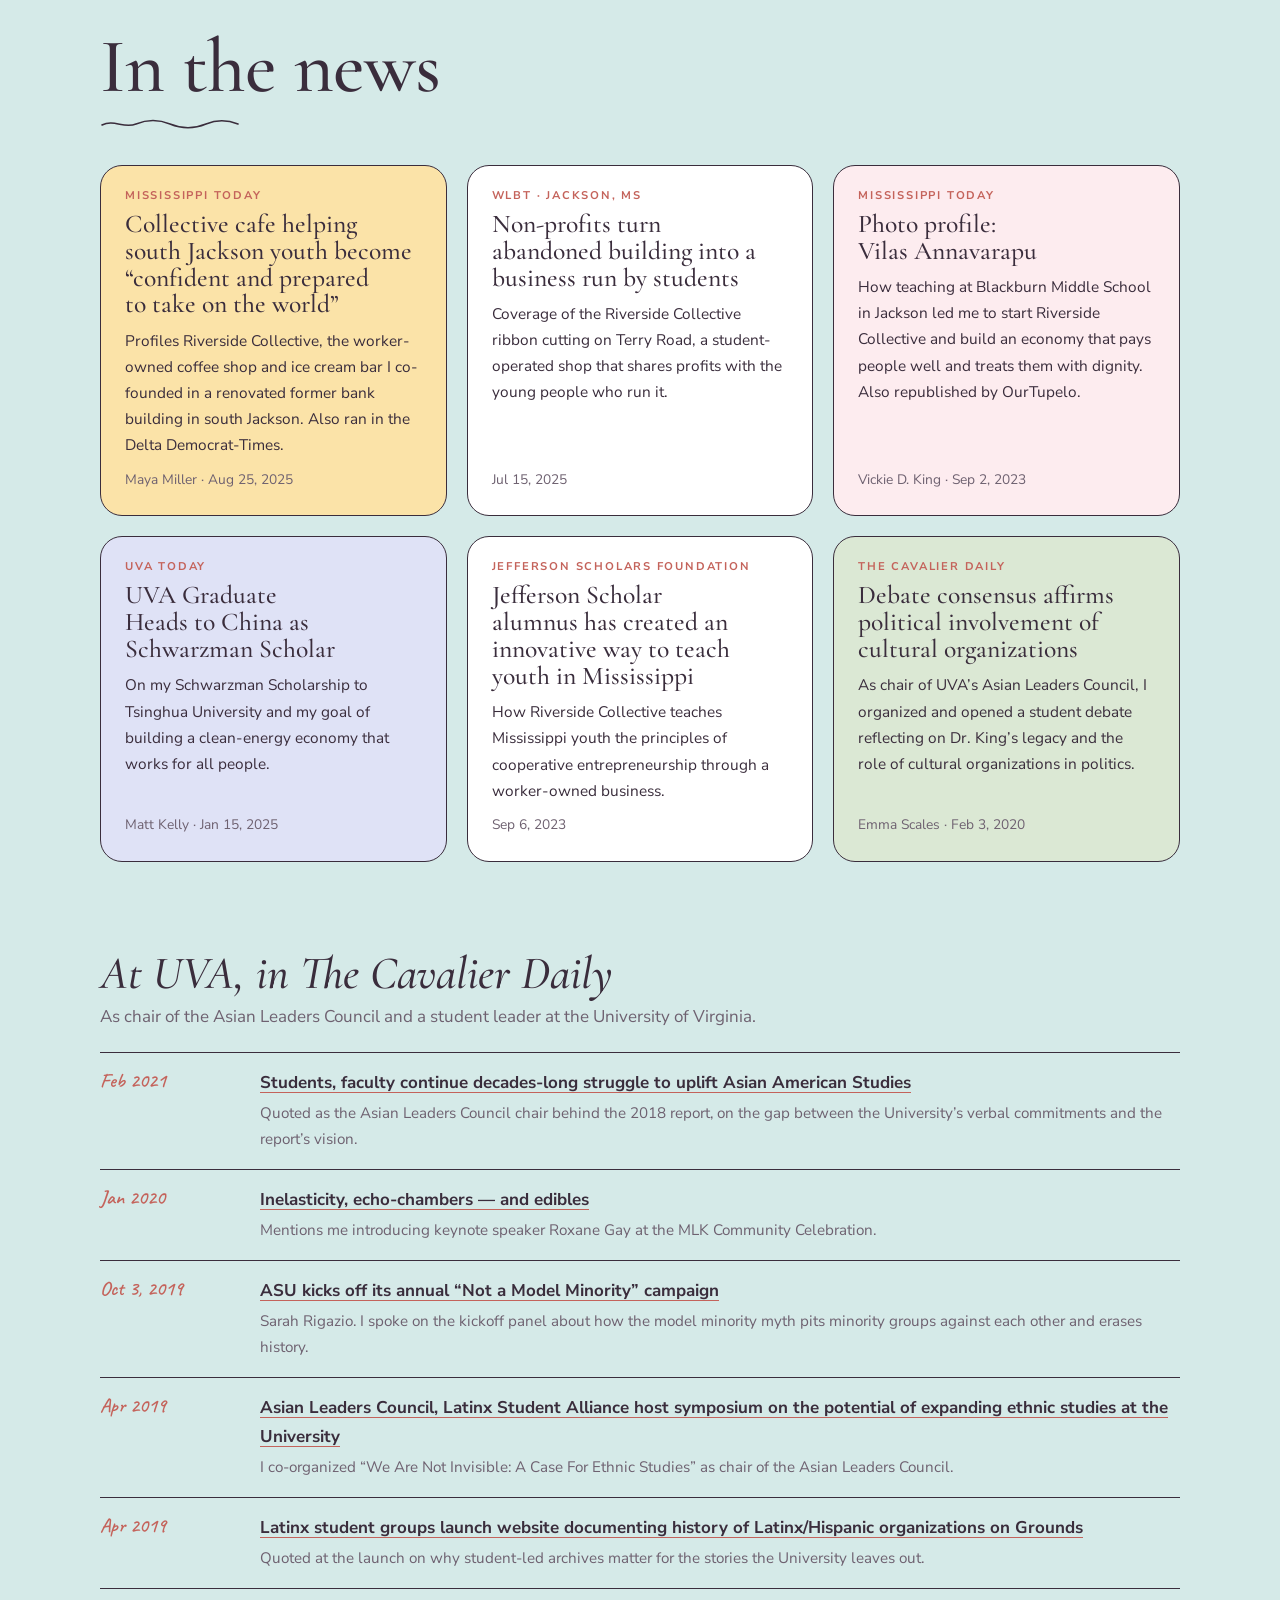
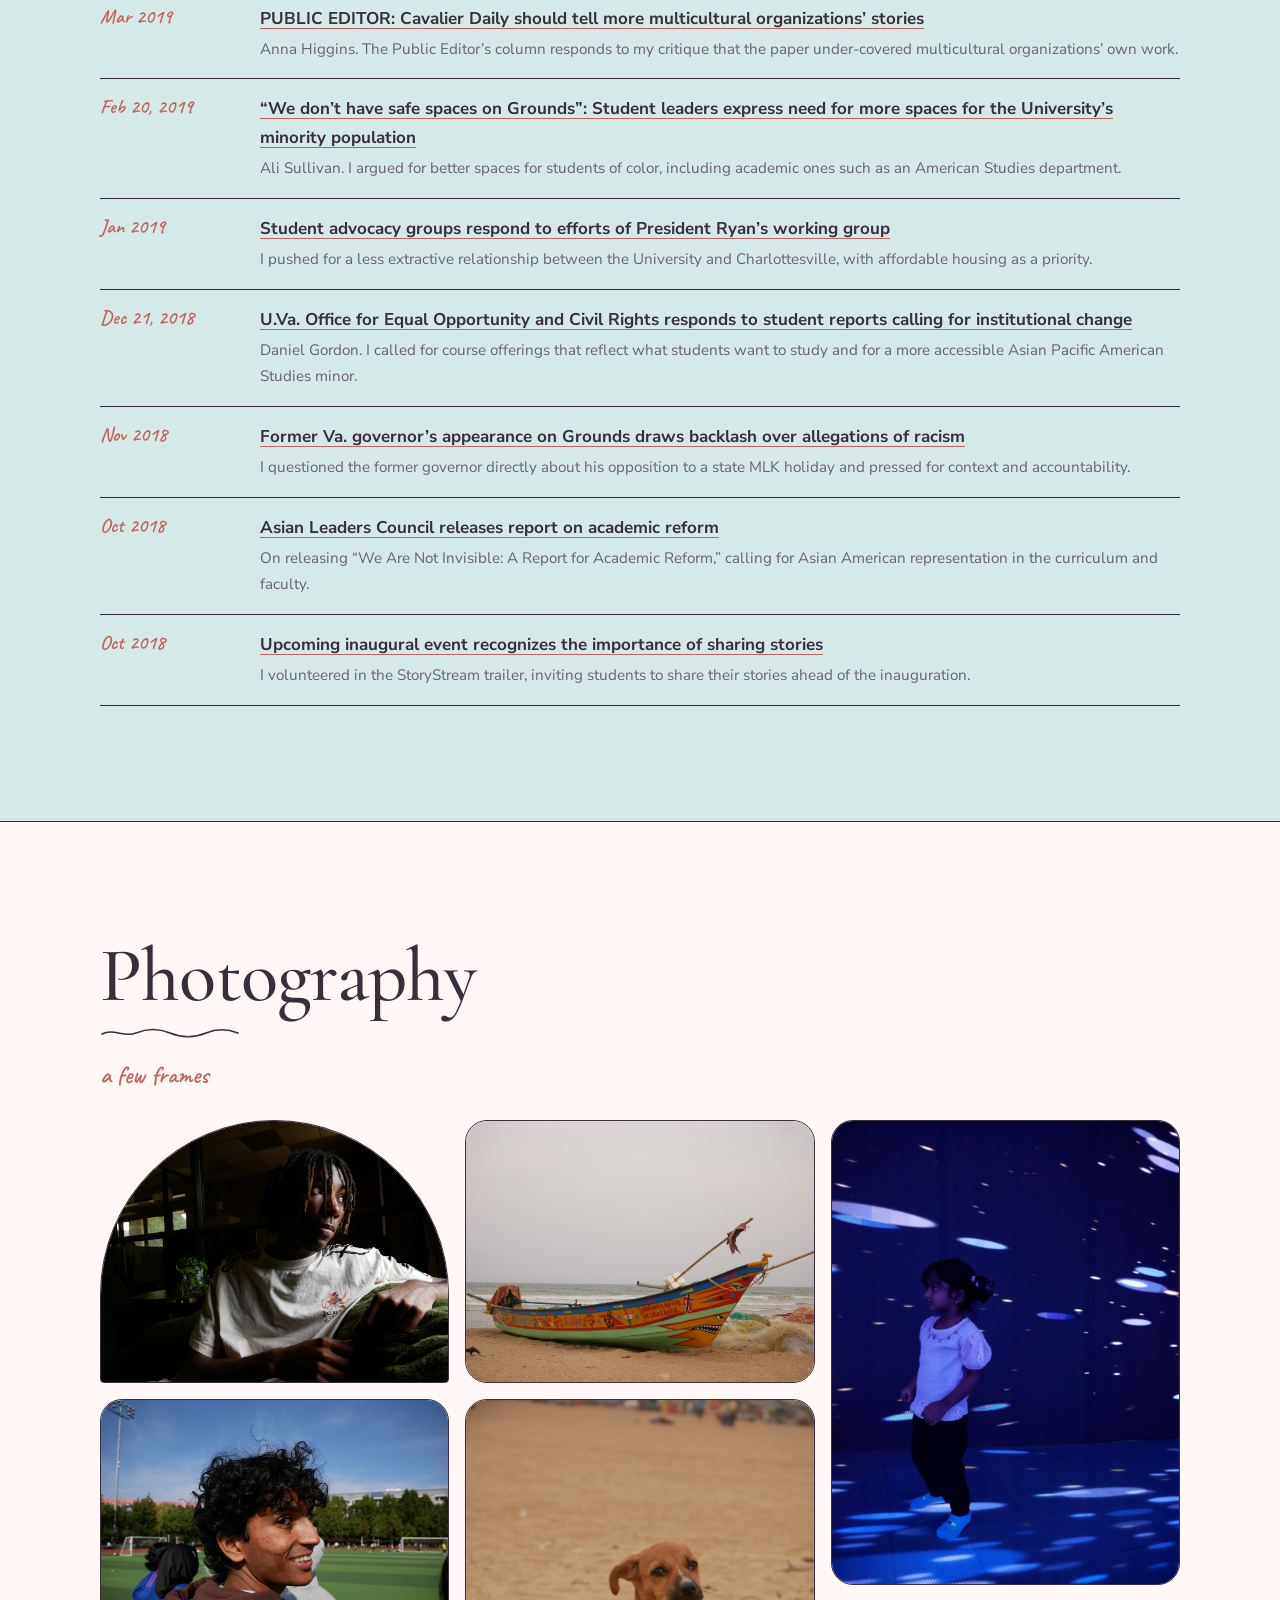
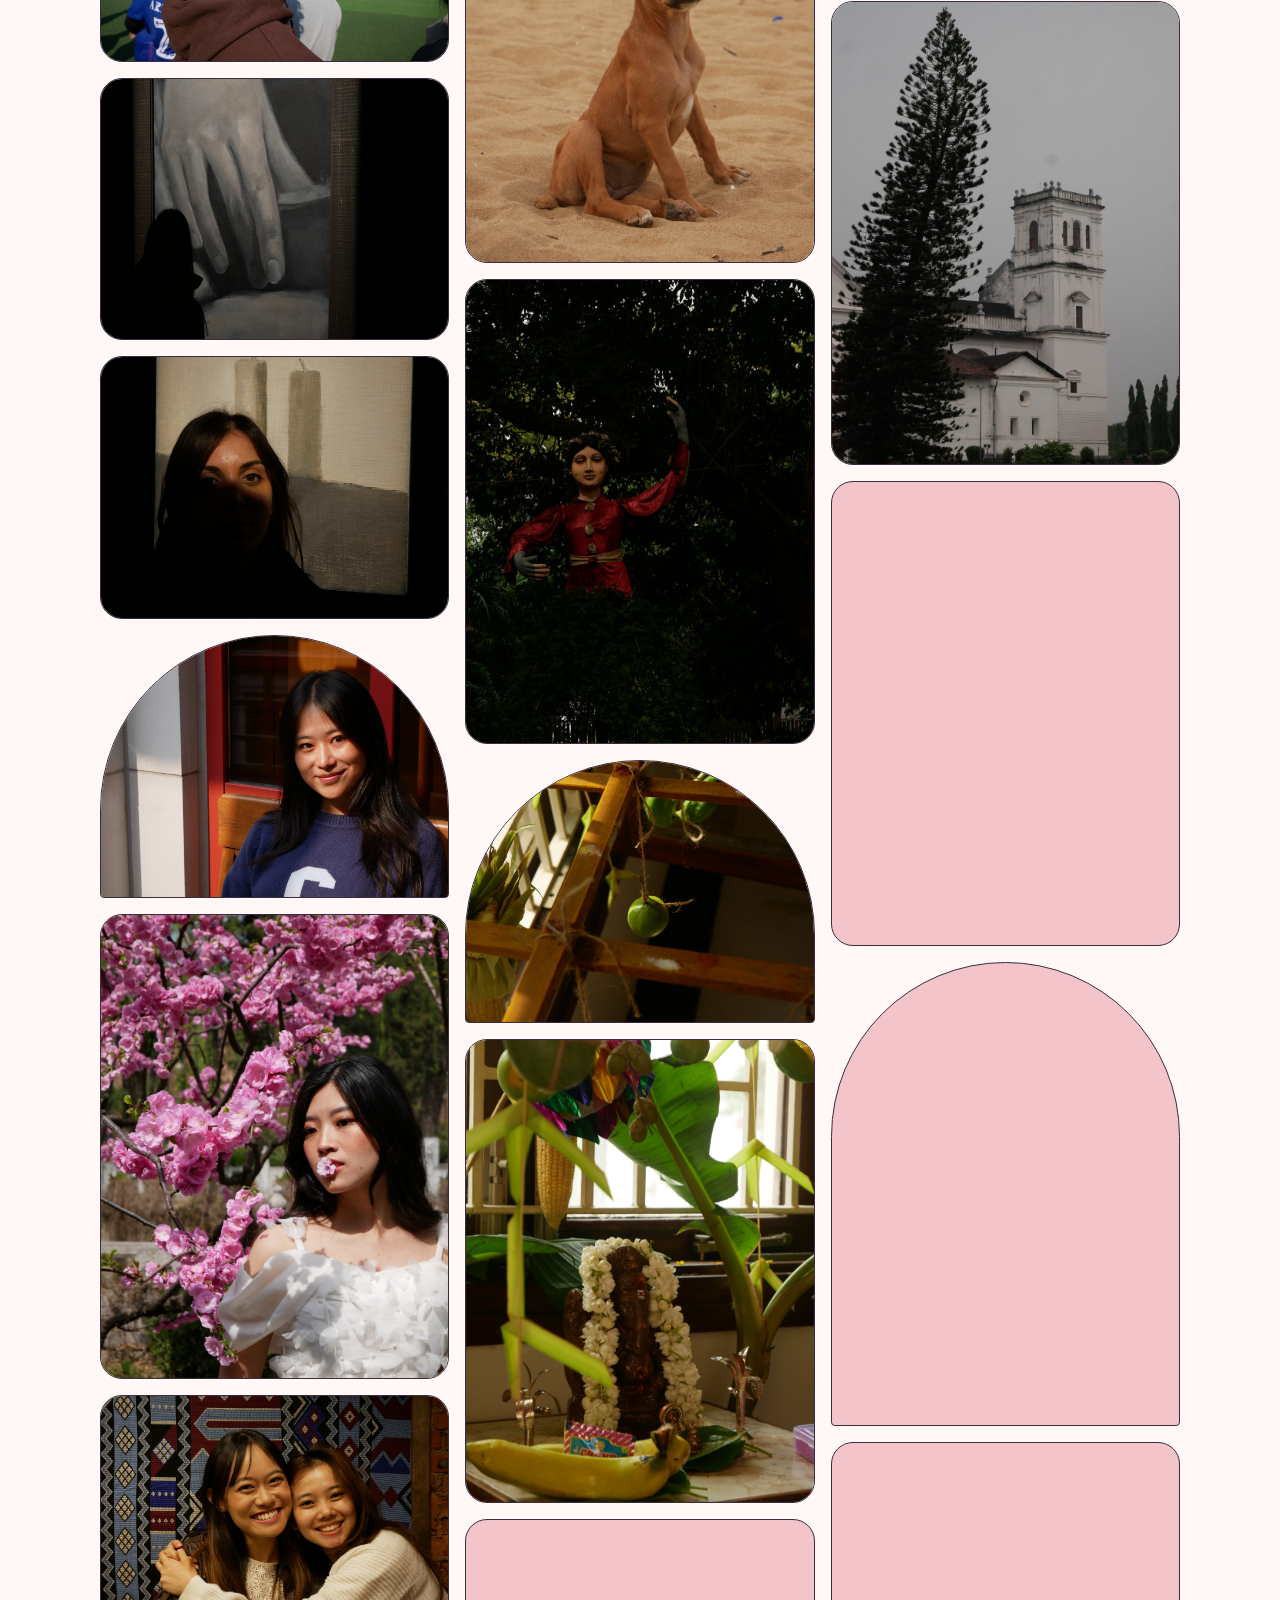
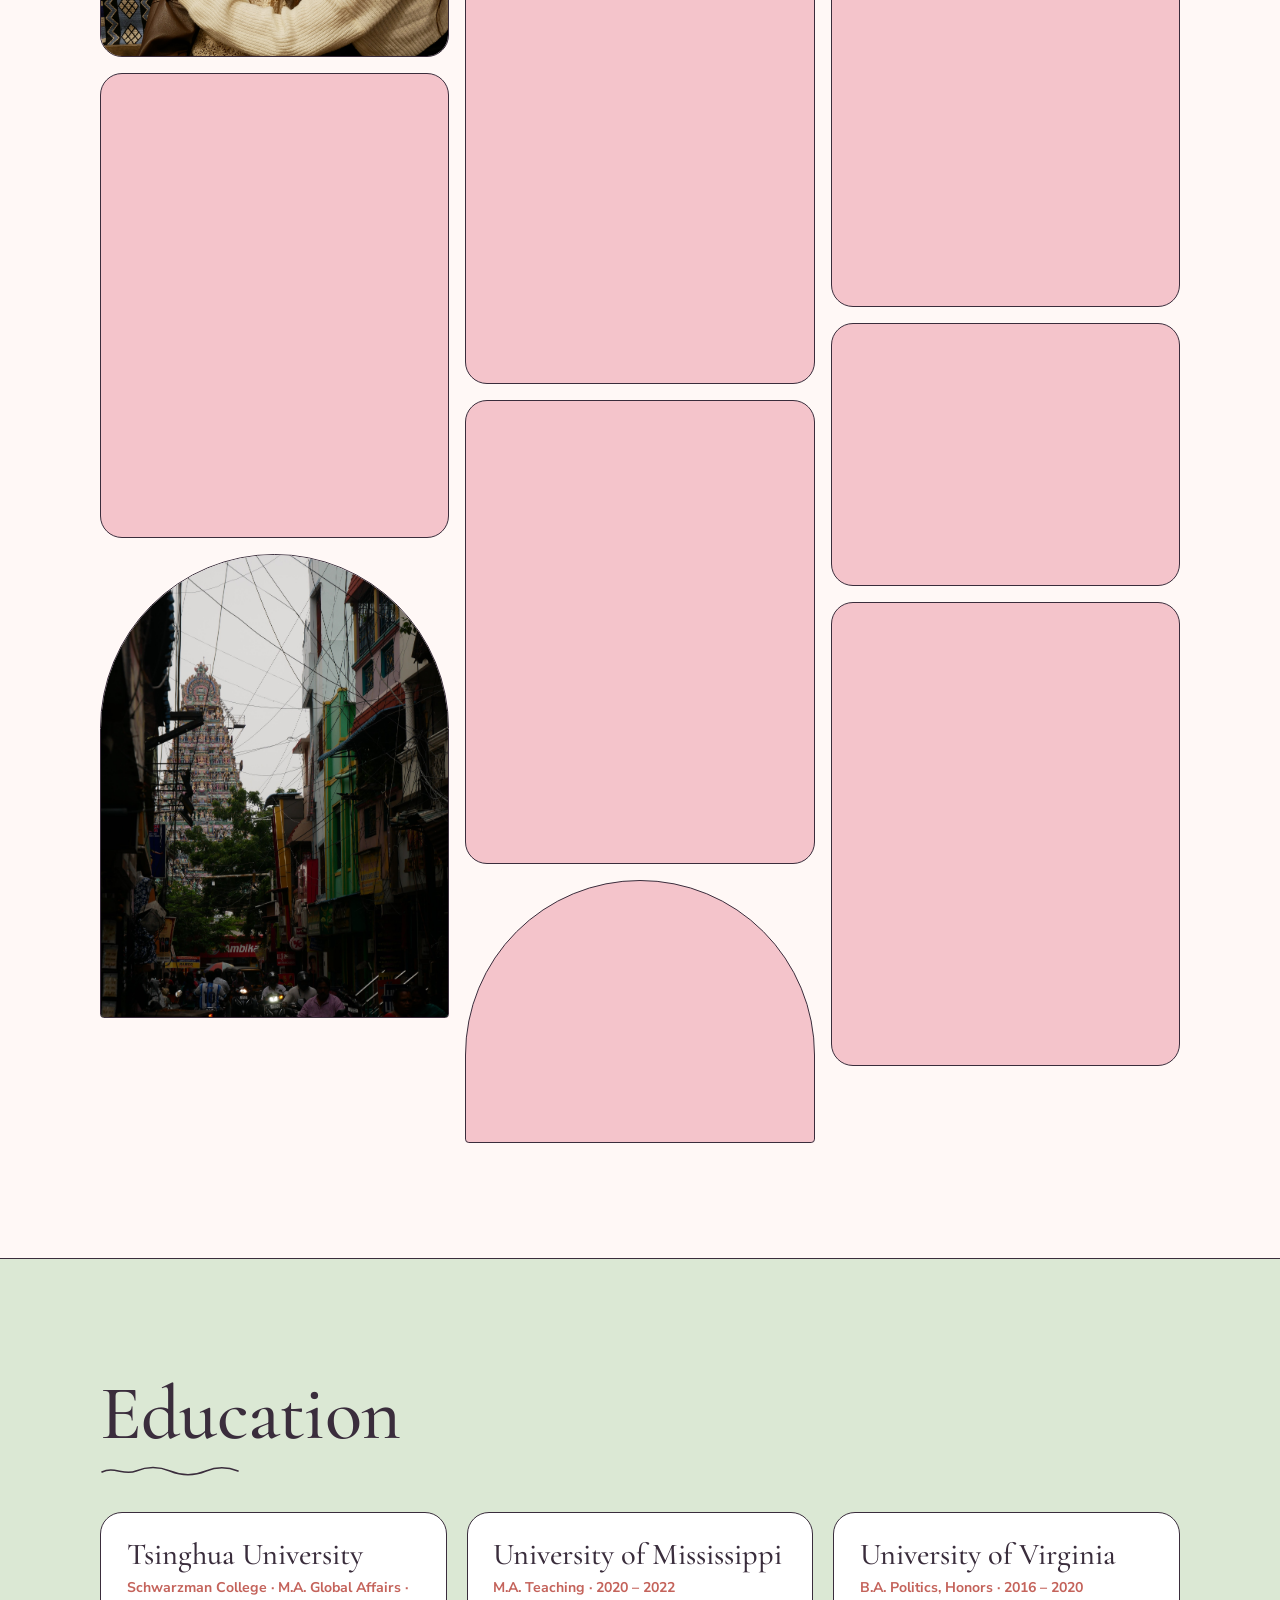
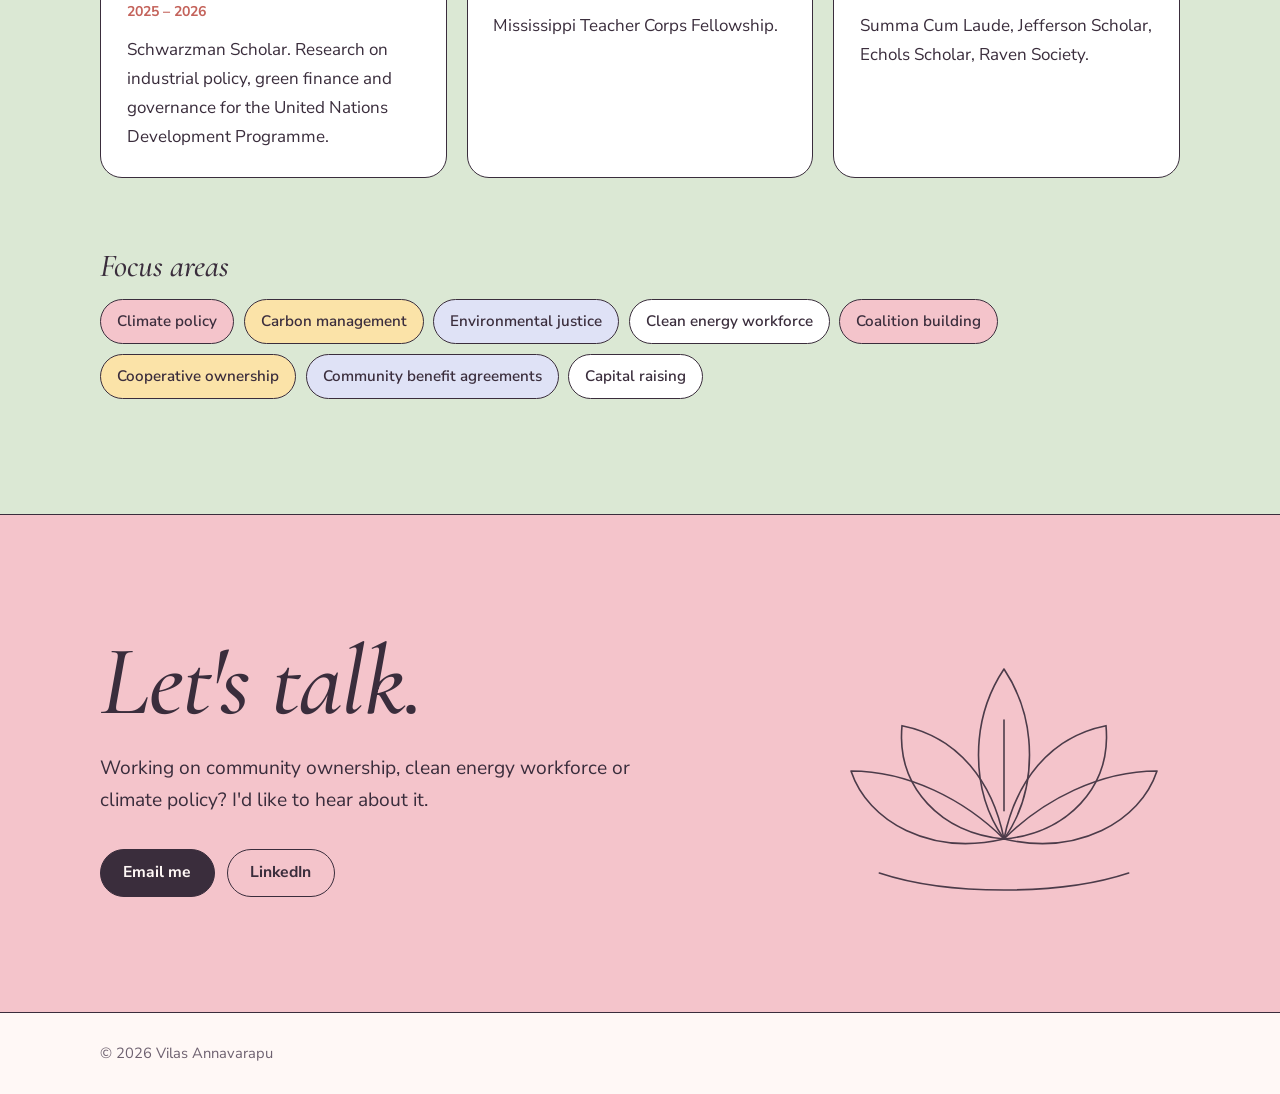
==== commit bd199a53: "Update preview.html" ====
--- a/preview.html
+++ b/preview.html
@@ -7,150 +7,195 @@
 <meta name="description" content="Vilas Annavarapu builds policy and partnerships for a just energy transition through worker ownership, community-driven capital and clean energy workforce pathways. Co-founder of Riverside Collective in Jackson, Mississippi.">
 <link rel="preconnect" href="https://fonts.googleapis.com">
 <link rel="preconnect" href="https://fonts.gstatic.com" crossorigin>
-<link href="https://fonts.googleapis.com/css2?family=Bricolage+Grotesque:opsz,wdth,wght@12..96,75..100,400..800&family=Public+Sans:wght@400;500;700&display=swap" rel="stylesheet">
+<link href="https://fonts.googleapis.com/css2?family=Caveat:wght@500;600&family=Cormorant+Garamond:ital,wght@0,400;0,500;0,600;1,400;1,500;1,600&family=Nunito+Sans:wght@400;600;700&display=swap" rel="stylesheet">
 <style>
 :root {
---ink: #0f1630;
---paper: #f2f4fb;
---white: #ffffff;
---sun: #ffc52e;
---river: #2a4be0;
---leaf: #12a06c;
---mute: #4b5472;
---display: "Bricolage Grotesque", "Arial Narrow", "Helvetica Neue", Arial, sans-serif;
---body: "Public Sans", system-ui, -apple-system, "Segoe UI", Arial, sans-serif;
+--paper: #fff8f6;
+--rosewash: #fdecef;
+--rose: #f4c4cb;
+--terra: #c4635b;
+--marigold: #fbe3a8;
+--lake: #d5eae8;
+--indigo: #dfe2f6;
+--sage: #dbe8d4;
+--ink: #3a2d3c;
+--mute: #6e6170;
+--display: "Cormorant Garamond", "Iowan Old Style", Georgia, serif;
+--body: "Nunito Sans", system-ui, -apple-system, "Segoe UI", Arial, sans-serif;
+--hand: "Caveat", "Segoe Script", cursive;
+--line: 1.6px;
 }
 * { box-sizing: border-box; }
 html { scroll-behavior: smooth; }
-@media (prefers-reduced-motion: reduce) { html { scroll-behavior: auto; } * { transition: none !important; } }
-body { margin: 0; background: var(--paper); color: var(--ink); font: 400 1.0625rem/1.65 var(--body); -webkit-font-smoothing: antialiased; }
+@media (prefers-reduced-motion: reduce) { html { scroll-behavior: auto; } * { transition: none !important; animation: none !important; } }
+body { margin: 0; background: var(--paper); color: var(--ink); font: 400 1.0625rem/1.7 var(--body); -webkit-font-smoothing: antialiased; }
 img { max-width: 100%; display: block; }
 a { color: inherit; }
-h1, h2, h3 { font-family: var(--display); font-variation-settings: "wdth" 80; margin: 0; line-height: .95; text-wrap: balance; }
-:focus-visible { outline: 3px solid var(--sun); outline-offset: 3px; }
-section[id], header[id] { scroll-margin-top: 64px; }
-.wrap { width: 100%; max-width: 1160px; margin: 0 auto; padding-left: max(18px, env(safe-area-inset-left, 0px)); padding-right: max(18px, env(safe-area-inset-right, 0px)); }
-.band { padding-block: clamp(56px, 9vw, 112px); }
-.eyebrow { display: inline-block; font: 700 .78rem/1 var(--body); letter-spacing: .14em; text-transform: uppercase; padding: .5rem .75rem; background: var(--sun); color: var(--ink); border-radius: 999px; }
-.h2 { font-size: clamp(2.6rem, 7.5vw, 5.6rem); font-weight: 800; text-transform: uppercase; letter-spacing: -.01em; }
-.btn { display: inline-flex; align-items: center; gap: .5rem; font: 700 1rem/1 var(--body); text-decoration: none; padding: 1rem 1.4rem; border-radius: 999px; border: 3px solid var(--ink); background: var(--white); color: var(--ink); transition: transform .15s ease, background .15s ease; }
-.btn:hover { transform: translateY(-2px); }
-.btn.river { background: var(--river); color: #fff; border-color: var(--river); }
-.btn.ink { background: var(--ink); color: #fff; }
-.nav { position: sticky; top: 0; z-index: 20; background: var(--ink); color: #fff; padding-top: env(safe-area-inset-top, 0px); }
-.nav-in { display: flex; align-items: center; justify-content: space-between; gap: 1rem; height: 58px; }
-.brand { font: 800 1.35rem/1 var(--display); font-variation-settings: "wdth" 80; text-decoration: none; text-transform: uppercase; letter-spacing: .01em; white-space: nowrap; }
-.nav-links { display: flex; gap: 1.25rem; overflow-x: auto; scrollbar-width: none; min-width: 0; }
+h1, h2, h3 { font-family: var(--display); font-weight: 500; margin: 0; line-height: 1.02; text-wrap: balance; }
+:focus-visible { outline: 3px solid var(--terra); outline-offset: 3px; }
+section[id], header[id] { scroll-margin-top: 70px; }
+.defs { position: absolute; width: 0; height: 0; overflow: hidden; }
+.defs path, .defs circle, .defs ellipse { vector-effect: non-scaling-stroke; }
+svg.art { color: var(--ink); overflow: visible; }
+.wrap { width: 100%; max-width: 1120px; margin: 0 auto; padding-left: max(20px, env(safe-area-inset-left, 0px)); padding-right: max(20px, env(safe-area-inset-right, 0px)); position: relative; }
+.band { padding-block: clamp(64px, 9vw, 120px); position: relative; }
+.note { font: 600 1.55rem/1 var(--hand); color: var(--terra); margin: 0; }
+.h2 { font-size: clamp(2.8rem, 6.4vw, 4.8rem); letter-spacing: -.01em; }
+.h2::after { content: ""; display: block; width: 150px; height: 12px; margin-top: .75rem; background: url("data:image/svg+xml,%3Csvg xmlns='http://www.w3.org/2000/svg' viewBox='0 0 140 12'%3E%3Cpath d='M2 7 C14 1 24 11 36 6 S58 1 70 6 S94 11 106 6 S128 2 138 6' fill='none' stroke='%233A2D3C' stroke-width='1.6' stroke-linecap='round'/%3E%3C/svg%3E") no-repeat; }
+.btn { display: inline-flex; align-items: center; font: 700 .98rem/1 var(--body); text-decoration: none; padding: .95rem 1.4rem; border-radius: 999px; border: var(--line) solid var(--ink); background: transparent; color: var(--ink); transition: transform .2s ease, background .2s ease; }
+.btn:hover { transform: translateY(-2px); background: var(--marigold); }
+.btn.fill { background: var(--rose); }
+.btn.fill:hover { background: var(--marigold); }
+.cta { display: flex; flex-wrap: wrap; gap: .75rem; }
+.nav { position: sticky; top: 0; z-index: 20; background: rgba(255,248,246,.94); backdrop-filter: blur(6px); border-bottom: var(--line) solid var(--ink); padding-top: env(safe-area-inset-top, 0px); }
+.nav-in { display: flex; align-items: center; justify-content: space-between; gap: 1rem; height: 60px; }
+.brand { font: 600 1.6rem/1 var(--display); font-style: italic; text-decoration: none; white-space: nowrap; }
+.nav-links { display: flex; gap: 1.2rem; overflow-x: auto; scrollbar-width: none; min-width: 0; align-items: center; }
 .nav-links::-webkit-scrollbar { display: none; }
-.nav-links a { text-decoration: none; font: 500 .95rem/1 var(--body); white-space: nowrap; padding: .5rem 0; opacity: .88; }
-.nav-links a:hover { opacity: 1; text-decoration: underline; text-decoration-color: var(--sun); text-underline-offset: 6px; text-decoration-thickness: 3px; }
-.nav-links a.hot { color: var(--sun); opacity: 1; font-weight: 700; }
-.hero { padding-block: clamp(40px, 7vw, 88px) clamp(56px, 8vw, 100px); overflow: hidden; }
-.hero-in { display: grid; grid-template-columns: minmax(0, 1.15fr) minmax(0, .85fr); gap: clamp(28px, 5vw, 64px); align-items: center; }
-.hero h1 { font-size: clamp(3.1rem, 9.2vw, 7.4rem); font-weight: 800; text-transform: uppercase; letter-spacing: -.015em; margin-top: 1.25rem; }
-.hero h1 mark { background: var(--sun); color: var(--ink); padding: 0 .12em; box-decoration-break: clone; -webkit-box-decoration-break: clone; }
-.hero .lead { font-size: clamp(1.1rem, 2.2vw, 1.3rem); color: var(--mute); max-width: 34rem; margin: 1.5rem 0 2rem; }
-.cta { display: flex; flex-wrap: wrap; gap: .75rem; }
-.prints { position: relative; aspect-ratio: 1 / 1.05; max-width: 480px; margin-inline: auto; width: 100%; }
-.print { position: absolute; background: #fff; padding: 8px; box-shadow: 0 10px 30px rgba(15,22,48,.22); border-radius: 4px; }
-.print img { width: 100%; height: 100%; object-fit: cover; border-radius: 2px; }
-.p1 { width: 62%; aspect-ratio: 4/5; top: 0; left: 2%; transform: rotate(-4deg); }
-.p2 { width: 56%; aspect-ratio: 1; top: 16%; right: 0; transform: rotate(3deg); }
-.p3 { width: 54%; aspect-ratio: 5/4; bottom: 0; left: 14%; transform: rotate(-1.5deg); }
-.sticker { position: absolute; right: 2%; bottom: 8%; width: 7.6rem; height: 7.6rem; border-radius: 50%; background: var(--river); color: #fff; display: grid; place-items: center; text-align: center; font: 800 .95rem/1.05 var(--display); font-variation-settings: "wdth" 80; text-transform: uppercase; padding: .5rem; transform: rotate(10deg); box-shadow: 0 8px 20px rgba(15,22,48,.3); }
-.stats { background: var(--sun); }
-.stats-in { display: grid; grid-template-columns: repeat(3, minmax(0, 1fr)); gap: 32px; padding-block: clamp(36px, 6vw, 64px); }
-.stats strong { display: block; font: 800 clamp(2.8rem, 6.4vw, 5.2rem)/.9 var(--display); font-variation-settings: "wdth" 78; letter-spacing: -.02em; }
-.stats span { display: block; margin-top: .6rem; font-weight: 500; max-width: 17rem; }
-.riverside { background: var(--river); color: #fff; overflow: hidden; }
-.riverside .h2 { font-size: clamp(3.2rem, 11vw, 9rem); margin: 1.25rem 0 1.5rem; }
-.rv-lead { font-size: clamp(1.25rem, 2.6vw, 1.75rem); line-height: 1.4; max-width: 44rem; font-weight: 500; margin: 0; }
-.rv-grid { display: grid; grid-template-columns: minmax(0, 1.2fr) minmax(0, .8fr); gap: clamp(28px, 5vw, 64px); margin-top: clamp(36px, 6vw, 64px); align-items: start; }
-.rv-story p { margin: 0 0 1.2em; max-width: 38rem; color: #e8edff; }
-.rv-story p:first-child::first-line { font-weight: 700; color: #fff; }
-.facts { background: var(--white); color: var(--ink); border-radius: 18px; padding: clamp(20px, 3vw, 32px); border: 4px solid var(--sun); }
-.facts h3 { font-size: 1.7rem; text-transform: uppercase; margin-bottom: 1rem; }
-.facts dl { margin: 0; display: grid; gap: .9rem; }
-.facts dt { font: 700 .72rem/1 var(--body); letter-spacing: .14em; text-transform: uppercase; color: var(--river); margin-bottom: .25rem; }
+.nav-links a { text-decoration: none; font: 600 .92rem/1 var(--body); white-space: nowrap; padding: .5rem .2rem; }
+.nav-links a:hover { text-decoration: underline; text-decoration-color: var(--terra); text-underline-offset: 6px; text-decoration-thickness: 2px; }
+.nav-links a.hot { background: var(--rose); border: var(--line) solid var(--ink); border-radius: 999px; padding: .5rem .85rem; }
+.hero { padding-block: clamp(36px, 6vw, 80px) clamp(64px, 8vw, 110px); overflow: hidden; }
+.hero-in { display: grid; grid-template-columns: minmax(0, 1.1fr) minmax(0, .9fr); gap: clamp(28px, 5vw, 64px); align-items: center; }
+.hero h1 { font-size: clamp(3rem, 7.4vw, 6rem); letter-spacing: -.015em; margin: .5rem 0 0; }
+.hero h1 em { color: var(--terra); font-style: italic; }
+.hero .lead { font-size: clamp(1.08rem, 2vw, 1.25rem); color: var(--mute); max-width: 33rem; margin: 1.5rem 0 2rem; }
+.art-hero { position: relative; width: 100%; max-width: 470px; margin-inline: auto; aspect-ratio: 1 / 1.08; }
+.arch { position: absolute; margin: 0; overflow: hidden; border-radius: 999px 999px 24px 24px; }
+.arch img { width: 100%; height: 100%; object-fit: cover; }
+.arch-main { width: 66%; aspect-ratio: 3 / 4; right: 4%; top: 7%; border: var(--line) solid var(--ink); background: var(--rose); }
+.arch-back { width: 66%; aspect-ratio: 3 / 4; right: calc(4% - 16px); top: calc(7% + 16px); border: var(--line) solid var(--ink); }
+.arch-small { width: 40%; aspect-ratio: 1 / 1.2; left: 0; bottom: 2%; border: 6px solid var(--paper); box-shadow: 0 0 0 var(--line) var(--ink); background: var(--marigold); }
+.deco { position: absolute; color: var(--ink); overflow: visible; }
+.d-mari { width: 25%; left: 10%; top: 0; transform: rotate(-12deg); }
+.d-sprig { width: 11%; right: 0; bottom: 6%; transform: rotate(14deg); }
+.d-pais { width: 14%; left: 30%; bottom: -2%; transform: rotate(-20deg); }
+.d-lotus { width: 22%; right: 2%; top: -2%; }
+.hand { position: absolute; right: 4%; bottom: -2.4rem; font: 600 1.3rem/1.05 var(--hand); color: var(--terra); transform: rotate(-3deg); white-space: nowrap; }
+.stats { background: var(--marigold); border-block: var(--line) solid var(--ink); }
+.stats-in { display: grid; grid-template-columns: repeat(3, minmax(0, 1fr)); gap: 36px; padding-block: clamp(36px, 5vw, 60px); }
+.num { position: relative; display: inline-block; padding: .1em .35em; }
+.num .ring { position: absolute; inset: -14% -6%; width: 112%; height: 128%; color: var(--terra); }
+.num strong { position: relative; font: 500 clamp(3rem, 6.5vw, 4.8rem)/1 var(--display); letter-spacing: -.01em; }
+.stat span.t { display: block; margin-top: .9rem; max-width: 17rem; font-weight: 600; }
+.riverside { background: var(--rosewash); border-bottom: var(--line) solid var(--ink); overflow: hidden; }
+.rv-head { display: grid; grid-template-columns: minmax(0, 1fr) auto; gap: 2rem; align-items: end; }
+.rv-head h2 { font-size: clamp(3.4rem, 10vw, 8rem); font-style: italic; font-weight: 500; letter-spacing: -.02em; margin-top: .6rem; }
+.rv-art { display: flex; gap: 1.25rem; align-items: flex-end; padding-bottom: .5rem; }
+.rv-art svg { width: clamp(72px, 10vw, 120px); height: auto; }
+.rv-lead { font: 500 clamp(1.35rem, 2.8vw, 2rem)/1.3 var(--display); max-width: 40rem; margin: 1.5rem 0 0; }
+.rv-grid { display: grid; grid-template-columns: minmax(0, 1.15fr) minmax(0, .85fr); gap: clamp(32px, 5vw, 72px); margin-top: clamp(36px, 6vw, 64px); align-items: start; }
+.rv-story p { margin: 0 0 1.2em; max-width: 37rem; }
+.rv-story p:first-child::first-letter { font: 500 4.2rem/.8 var(--display); float: left; padding: .35rem .6rem 0 0; color: var(--terra); }
+.facts { background: #fff; border: var(--line) solid var(--ink); border-radius: 26px; padding: clamp(22px, 3vw, 34px); box-shadow: 9px 9px 0 var(--rose); }
+.facts h3 { font-size: 2rem; font-style: italic; margin-bottom: 1rem; }
+.facts dl { margin: 0; display: grid; gap: .95rem; }
+.facts dt { font: 700 .7rem/1 var(--body); letter-spacing: .16em; text-transform: uppercase; color: var(--terra); margin-bottom: .3rem; }
 .facts dd { margin: 0; }
-.pillars { display: grid; grid-template-columns: repeat(3, minmax(0, 1fr)); gap: 18px; margin-top: clamp(36px, 6vw, 64px); }
-.pillar { background: var(--sun); color: var(--ink); padding: 1.5rem; border-radius: 18px; }
-.pillar:nth-child(2) { background: #fff; }
-.pillar:nth-child(3) { background: var(--leaf); color: #fff; }
-.pillar h3 { font-size: 1.9rem; text-transform: uppercase; margin-bottom: .6rem; }
-.pillar p { margin: 0; }
-.rv-links { margin-top: clamp(32px, 5vw, 56px); border-top: 3px solid #fff; padding-top: 1.5rem; }
-.rv-links h3 { font-size: 1.5rem; text-transform: uppercase; margin-bottom: .75rem; }
-.rv-links ul { list-style: none; margin: 0; padding: 0; display: grid; gap: .6rem; }
-.rv-links a { font-weight: 700; text-underline-offset: 4px; text-decoration-thickness: 2px; text-decoration-color: var(--sun); }
-.rv-links span { color: #cdd7ff; font-size: .92rem; margin-left: .35rem; }
-.work .h2 { margin-bottom: 2rem; }
-.role { display: grid; grid-template-columns: minmax(0, 15rem) minmax(0, 1fr); gap: 1rem 2.5rem; border-top: 4px solid var(--ink); padding-block: 1.75rem 2.25rem; }
-.role .when { font: 800 1.7rem/1 var(--display); font-variation-settings: "wdth" 80; text-transform: uppercase; }
-.role .where { color: var(--mute); margin-top: .5rem; font-size: .95rem; }
-.role h3 { font-size: clamp(1.8rem, 4vw, 2.6rem); text-transform: uppercase; margin-bottom: .9rem; }
+.pillars { display: grid; grid-template-columns: repeat(3, minmax(0, 1fr)); gap: 22px; margin-top: clamp(48px, 7vw, 84px); }
+.pillar { border: var(--line) solid var(--ink); border-radius: 999px 999px 24px 24px; padding: 2.2rem 1.6rem 1.8rem; text-align: center; }
+.pillar:nth-child(1) { background: var(--marigold); }
+.pillar:nth-child(2) { background: var(--lake); }
+.pillar:nth-child(3) { background: var(--sage); }
+.pillar svg { height: 64px; width: auto; margin: 1.2rem auto .7rem; display: block; }
+.pillar h3 { font-size: 1.9rem; font-style: italic; margin-bottom: .5rem; }
+.pillar p { margin: 0; font-size: .98rem; }
+.rv-links { margin-top: clamp(40px, 6vw, 72px); }
+.rv-links h3 { font-size: 2rem; font-style: italic; margin-bottom: .75rem; }
+.rv-links ul { list-style: none; margin: 0; padding: 0; }
+.rv-links li { padding: .9rem 0; border-top: var(--line) solid var(--ink); }
+.rv-links li:last-child { border-bottom: var(--line) solid var(--ink); }
+.rv-links a { font-weight: 700; text-underline-offset: 4px; text-decoration-color: var(--terra); }
+.rv-links span { display: block; color: var(--mute); font-size: .9rem; }
+.work .h2 { margin-bottom: 2.2rem; }
+.role { display: grid; grid-template-columns: minmax(0, 15rem) minmax(0, 1fr); gap: 1rem 2.5rem; padding-block: 2rem; border-top: var(--line) solid var(--ink); }
+.role .when { font: 500 1.7rem/1.05 var(--display); font-style: italic; }
+.role .where { color: var(--mute); margin-top: .4rem; font-size: .95rem; }
+.role h3 { font-size: clamp(2rem, 4vw, 2.8rem); margin-bottom: .9rem; }
 .role ul { margin: 0; padding-left: 1.1rem; display: grid; gap: .6rem; max-width: 46rem; }
-.role .tag { display: inline-block; margin-top: .9rem; font: 700 .78rem/1 var(--body); letter-spacing: .1em; text-transform: uppercase; background: var(--river); color: #fff; padding: .5rem .75rem; border-radius: 999px; text-decoration: none; }
-.press { background: var(--ink); color: #fff; }
-.press .eyebrow { margin-bottom: 1.25rem; }
-.press .h2 { margin-bottom: 2rem; }
-.cards { display: grid; grid-template-columns: repeat(auto-fill, minmax(min(100%, 300px), 1fr)); gap: 18px; }
-.pcard { background: #fff; color: var(--ink); border-radius: 16px; padding: 1.4rem; display: flex; flex-direction: column; gap: .6rem; min-width: 0; }
-.pcard.sun { background: var(--sun); }
-.pcard .src { font: 700 .74rem/1 var(--body); letter-spacing: .12em; text-transform: uppercase; color: var(--river); }
-.pcard.sun .src { color: var(--ink); }
-.pcard h3 { font-size: 1.55rem; line-height: 1; }
+.role ul li::marker { color: var(--terra); }
+.role .tag { display: inline-block; margin-top: 1rem; font: 700 .85rem/1 var(--body); background: var(--rose); border: var(--line) solid var(--ink); padding: .6rem .95rem; border-radius: 999px; text-decoration: none; }
+.role .tag:hover { background: var(--marigold); }
+.press { background: var(--lake); border-block: var(--line) solid var(--ink); }
+.press .h2 { margin-bottom: 2.2rem; }
+.cards { display: grid; grid-template-columns: repeat(auto-fill, minmax(min(100%, 310px), 1fr)); gap: 20px; }
+.pcard { background: #fff; border: var(--line) solid var(--ink); border-radius: 22px; padding: 1.5rem; display: flex; flex-direction: column; gap: .6rem; min-width: 0; transition: transform .2s ease; }
+.pcard:hover { transform: translateY(-4px) rotate(-.4deg); }
+.pcard:nth-child(1) { background: var(--marigold); }
+.pcard:nth-child(3) { background: var(--rosewash); }
+.pcard:nth-child(4) { background: var(--indigo); }
+.pcard:nth-child(6) { background: var(--sage); }
+.pcard .src { font: 700 .7rem/1 var(--body); letter-spacing: .16em; text-transform: uppercase; color: var(--terra); }
+.pcard h3 { font-size: 1.6rem; line-height: 1.05; }
 .pcard h3 a { text-decoration: none; }
-.pcard h3 a:hover { text-decoration: underline; text-underline-offset: 4px; }
-.pcard p { margin: 0; font-size: .97rem; }
+.pcard h3 a:hover { text-decoration: underline; text-decoration-color: var(--terra); text-underline-offset: 4px; }
+.pcard p { margin: 0; font-size: .96rem; }
 .pcard .by { color: var(--mute); font-size: .86rem; margin-top: auto; }
-.cd { margin-top: clamp(40px, 6vw, 72px); }
-.cd h3 { font-size: clamp(1.8rem, 4vw, 2.6rem); text-transform: uppercase; margin-bottom: .5rem; }
-.cd > p { margin: 0 0 1.25rem; color: #c3cbe6; }
-.cd ul { list-style: none; margin: 0; padding: 0; display: grid; }
-.cd li { border-top: 1px solid rgba(255,255,255,.25); padding: 1rem 0; display: grid; grid-template-columns: minmax(0, 9rem) minmax(0, 1fr); gap: .25rem 1.5rem; }
-.cd li:last-child { border-bottom: 1px solid rgba(255,255,255,.25); }
-.cd .m { font: 700 .78rem/1.5 var(--body); letter-spacing: .1em; text-transform: uppercase; color: var(--sun); }
-.cd a { font-weight: 700; text-underline-offset: 4px; }
-.cd .d { display: block; color: #d6dcf2; font-size: .95rem; margin-top: .2rem; }
-.photo .h2 { margin-bottom: 2rem; }
-.mosaic { columns: 3 240px; column-gap: 14px; }
-.mosaic a { display: block; margin: 0 0 14px; break-inside: avoid; border-radius: 12px; overflow: hidden; background: #dfe3f2; }
-.mosaic img { width: 100%; height: auto; transition: transform .35s ease; }
+.cd { margin-top: clamp(48px, 7vw, 88px); }
+.cd h3 { font-size: clamp(2rem, 4vw, 2.9rem); font-style: italic; margin-bottom: .4rem; }
+.cd > p { margin: 0 0 1.25rem; color: var(--mute); }
+.cd ul { list-style: none; margin: 0; padding: 0; }
+.cd li { border-top: var(--line) solid var(--ink); padding: 1rem 0; display: grid; grid-template-columns: minmax(0, 8.5rem) minmax(0, 1fr); gap: .25rem 1.5rem; }
+.cd li:last-child { border-bottom: var(--line) solid var(--ink); }
+.cd .m { font: 600 1.25rem/1.2 var(--hand); color: var(--terra); }
+.cd a { font-weight: 700; text-underline-offset: 4px; text-decoration-color: var(--terra); }
+.cd .d { display: block; color: var(--mute); font-size: .95rem; margin-top: .2rem; }
+.photo .h2 { margin-bottom: 1.5rem; }
+.photo .sub { margin: 0 0 2rem; }
+.mosaic { columns: 3 240px; column-gap: 16px; }
+.mosaic a { display: block; min-height: 180px; margin: 0 0 16px; break-inside: avoid; border-radius: 22px; overflow: hidden; background: var(--rose); border: var(--line) solid var(--ink); }
+.mosaic a:nth-child(4n+1) { border-radius: 999px 999px 22px 22px; }
+.mosaic img { width: 100%; height: auto; transition: transform .4s ease; }
 .mosaic a:hover img, .mosaic a:focus-visible img { transform: scale(1.04); }
-.edu { background: var(--white); }
-.edu .h2 { margin-bottom: 2rem; }
-.edu-grid { display: grid; grid-template-columns: repeat(auto-fit, minmax(min(100%, 260px), 1fr)); gap: 18px; }
-.edu-card { border: 4px solid var(--ink); border-radius: 18px; padding: 1.5rem; }
-.edu-card h3 { font-size: 1.8rem; text-transform: uppercase; margin-bottom: .5rem; }
-.edu-card .meta { color: var(--river); font-weight: 700; font-size: .9rem; margin: 0 0 .75rem; }
+.edu { background: var(--sage); border-block: var(--line) solid var(--ink); }
+.edu .h2 { margin-bottom: 2.2rem; }
+.edu-grid { display: grid; grid-template-columns: repeat(auto-fit, minmax(min(100%, 260px), 1fr)); gap: 20px; }
+.edu-card { background: #fff; border: var(--line) solid var(--ink); border-radius: 22px; padding: 1.6rem; }
+.edu-card h3 { font-size: 1.9rem; margin-bottom: .4rem; }
+.edu-card .meta { color: var(--terra); font-weight: 700; font-size: .88rem; margin: 0 0 .75rem; }
 .edu-card p { margin: 0; }
-.focus { margin-top: clamp(36px, 6vw, 64px); }
-.focus h3 { font-size: 1.6rem; text-transform: uppercase; margin-bottom: 1rem; }
+.focus { margin-top: clamp(40px, 6vw, 72px); }
+.focus h3 { font-size: 2rem; font-style: italic; margin-bottom: 1rem; }
 .chips { list-style: none; margin: 0; padding: 0; display: flex; flex-wrap: wrap; gap: .6rem; }
-.chips li { padding: .6rem 1rem; border-radius: 999px; background: var(--paper); border: 2px solid var(--ink); font-weight: 500; }
-.chips li:nth-child(3n+1) { background: var(--sun); }
-.chips li:nth-child(3n+2) { background: var(--river); color: #fff; border-color: var(--river); }
-.contact { background: var(--sun); }
-.contact .h2 { font-size: clamp(2.6rem, 8vw, 6.4rem); max-width: 16ch; }
-.contact p { font-size: 1.25rem; max-width: 36rem; margin: 1.25rem 0 2rem; }
-footer { background: var(--ink); color: #c3cbe6; padding-block: 28px calc(28px + env(safe-area-inset-bottom, 0px)); font-size: .92rem; }
+.chips li { padding: .55rem 1rem; border-radius: 999px; background: #fff; border: var(--line) solid var(--ink); font-weight: 600; font-size: .95rem; }
+.chips li:nth-child(4n+1) { background: var(--rose); }
+.chips li:nth-child(4n+2) { background: var(--marigold); }
+.chips li:nth-child(4n+3) { background: var(--indigo); }
+.contact { background: var(--rose); overflow: hidden; }
+.contact .h2 { font-size: clamp(3rem, 8vw, 6.2rem); font-style: italic; max-width: 12ch; }
+.contact .h2::after { display: none; }
+.contact p { font-size: 1.2rem; max-width: 34rem; margin: 1.25rem 0 2rem; }
+.contact .btn.fill { background: var(--ink); color: var(--paper); }
+.contact .btn.fill:hover { background: var(--marigold); color: var(--ink); }
+.c-art { position: absolute; right: max(2vw, 12px); bottom: -10px; width: clamp(150px, 28vw, 340px); color: var(--ink); opacity: .9; }
+footer { background: var(--paper); padding-block: 28px calc(28px + env(safe-area-inset-bottom, 0px)); font-size: .92rem; color: var(--mute); border-top: var(--line) solid var(--ink); }
 @media (max-width: 860px) {
 .hero-in, .rv-grid { grid-template-columns: minmax(0, 1fr); }
-.pillars { grid-template-columns: minmax(0, 1fr); }
+.pillars { grid-template-columns: minmax(0, 1fr); max-width: 420px; margin-inline: auto; }
 .role { grid-template-columns: minmax(0, 1fr); gap: .5rem; }
 .cd li { grid-template-columns: minmax(0, 1fr); }
-.prints { max-width: 380px; }
+.art-hero { max-width: 400px; }
+.rv-head { grid-template-columns: minmax(0, 1fr); }
+.c-art { opacity: .35; }
 }
 @media (max-width: 560px) {
-.stats-in { grid-template-columns: minmax(0, 1fr); gap: 28px; }
-.nav-links { gap: 1rem; }
-.brand { font-size: 1.1rem; }
-.sticker { width: 6.2rem; height: 6.2rem; font-size: .8rem; }
+.stats-in { grid-template-columns: minmax(0, 1fr); gap: 34px; }
+.nav-links { gap: .8rem; }
+.brand { font-size: 1.3rem; }
 }
 </style>
 </head>
 <body>
+<svg class="defs" aria-hidden="true" focusable="false">
+<defs>
+<symbol id="marigold" viewBox="0 0 100 100"><g fill="none" stroke="currentColor" stroke-width="1.6" stroke-linecap="round" stroke-linejoin="round"><circle cx="50" cy="50" r="7"/><path d="M50 42C38 30 38 12 50 6C62 12 62 30 50 42Z"/><path d="M50 42C38 30 38 12 50 6C62 12 62 30 50 42Z" transform="rotate(45 50 50)"/><path d="M50 42C38 30 38 12 50 6C62 12 62 30 50 42Z" transform="rotate(90 50 50)"/><path d="M50 42C38 30 38 12 50 6C62 12 62 30 50 42Z" transform="rotate(135 50 50)"/><path d="M50 42C38 30 38 12 50 6C62 12 62 30 50 42Z" transform="rotate(180 50 50)"/><path d="M50 42C38 30 38 12 50 6C62 12 62 30 50 42Z" transform="rotate(225 50 50)"/><path d="M50 42C38 30 38 12 50 6C62 12 62 30 50 42Z" transform="rotate(270 50 50)"/><path d="M50 42C38 30 38 12 50 6C62 12 62 30 50 42Z" transform="rotate(315 50 50)"/><path d="M50 18V30M64 24L58 33M36 24L42 33"/></g></symbol>
+<symbol id="lotus" viewBox="0 0 120 96"><g fill="none" stroke="currentColor" stroke-width="1.6" stroke-linecap="round" stroke-linejoin="round"><path d="M60 12C48 30 48 55 60 72C72 55 72 30 60 12Z"/><path d="M60 72C38 70 22 54 24 32C44 36 56 52 60 72Z"/><path d="M60 72C82 70 98 54 96 32C76 36 64 52 60 72Z"/><path d="M60 72C34 78 12 66 6 48C26 48 46 58 60 72Z"/><path d="M60 72C86 78 108 66 114 48C94 48 74 58 60 72Z"/><path d="M16 84C40 92 80 92 104 84"/><path d="M60 30V62"/></g></symbol>
+<symbol id="sprig" viewBox="0 0 60 140"><g fill="none" stroke="currentColor" stroke-width="1.6" stroke-linecap="round" stroke-linejoin="round"><path d="M30 138C26 100 36 60 30 12"/><path d="M29 112C12 108 6 92 8 80C22 84 30 96 29 112Z"/><path d="M31 92C48 88 54 72 52 60C38 64 30 76 31 92Z"/><path d="M30 70C16 64 12 50 14 40C26 44 31 56 30 70Z"/><path d="M30 48C42 44 46 32 44 22C34 26 30 36 30 48Z"/><path d="M30 14C23 11 23 4 30 2C37 4 37 11 30 14Z"/></g></symbol>
+<symbol id="paisley" viewBox="0 0 80 110"><g fill="none" stroke="currentColor" stroke-width="1.6" stroke-linecap="round" stroke-linejoin="round"><path d="M16 100C-2 80 6 52 28 34C42 22 46 12 40 2C62 10 76 34 70 62C64 86 44 98 28 96C18 94 20 82 30 82C38 82 40 90 34 92"/><path d="M42 24C32 34 28 46 32 56C38 52 46 52 52 56C54 44 50 32 42 24Z"/><circle cx="42" cy="44" r="2"/></g></symbol>
+<symbol id="cup" viewBox="0 0 140 140"><g fill="none" stroke="currentColor" stroke-width="1.6" stroke-linecap="round" stroke-linejoin="round"><path d="M30 72V100C30 118 44 128 64 128C84 128 98 118 98 100V72"/><path d="M30 72C30 64 98 64 98 72C98 80 30 80 30 72Z"/><path d="M98 80C120 78 120 102 96 106"/><path d="M16 134C48 142 82 142 114 134"/><path d="M62 58C48 48 74 42 60 30C52 22 64 14 60 4"/><path d="M60 30C70 28 74 22 72 16C64 18 60 24 60 30Z"/><path d="M60 46C50 46 46 40 47 35C55 36 60 40 60 46Z"/></g></symbol>
+<symbol id="cone" viewBox="0 0 100 150"><g fill="none" stroke="currentColor" stroke-width="1.6" stroke-linecap="round" stroke-linejoin="round"><path d="M26 70L50 144L74 70"/><path d="M33 92L60 130M44 76L68 112M58 76L40 122M68 90L52 136"/><path d="M24 70C18 50 32 34 50 36C68 34 82 50 76 70C66 78 34 78 24 70Z"/><path d="M32 76C32 86 40 86 40 78"/><use href="#marigold" x="34" y="4" width="32" height="32"/></g></symbol>
+</defs>
+</svg>
 <nav class="nav" aria-label="Main">
 <div class="wrap nav-in">
 <a class="brand" href="#top">Vilas Annavarapu</a>
@@ -167,33 +212,45 @@
 <header class="hero" id="top">
 <div class="wrap hero-in">
 <div>
-<span class="eyebrow">Policy · Partnerships · Worker ownership</span>
-<h1>Ownership for the people who live next to the <mark>power.</mark></h1>
+<p class="note">policy · partnerships · worker ownership</p>
+<h1>Ownership for the people who live next to the <em>power.</em></h1>
 <p class="lead">I'm Vilas Annavarapu. I write policy, raise capital and convene coalitions so clean energy creates ownership and good jobs for the people who live next to it.</p>
 <div class="cta">
-<a class="btn river" href="#riverside">Meet Riverside Collective</a>
+<a class="btn fill" href="#riverside">Meet Riverside Collective</a>
 <a class="btn" href="#work">See my work</a>
 </div>
 </div>
-<div class="prints">
-<div class="print p1"><img src="photos/p1080426.jpg" alt="Photograph by Vilas Annavarapu" decoding="async"></div>
-<div class="print p2"><img src="photos/p1090012.jpg" alt="Photograph by Vilas Annavarapu" decoding="async"></div>
-<div class="print p3"><img src="photos/p1090077.jpg" alt="Photograph by Vilas Annavarapu" decoding="async"></div>
-<div class="sticker">Co-founder, Riverside</div>
+<div class="art-hero">
+<div class="arch arch-back"></div>
+<figure class="arch arch-main"><img src="photos/p1090012.jpg" alt="Photograph by Vilas Annavarapu" decoding="async"></figure>
+<figure class="arch arch-small"><img src="photos/p1080426.jpg" alt="Photograph by Vilas Annavarapu" decoding="async"></figure>
+<svg class="deco d-mari art" viewBox="0 0 100 100" aria-hidden="true"><use href="#marigold"/></svg>
+<svg class="deco d-lotus art" viewBox="0 0 120 96" aria-hidden="true"><use href="#lotus"/></svg>
+<svg class="deco d-sprig art" viewBox="0 0 60 140" aria-hidden="true"><use href="#sprig"/></svg>
+<svg class="deco d-pais art" viewBox="0 0 80 110" aria-hidden="true"><use href="#paisley"/></svg>
+<span class="hand">co-founder of Riverside Collective</span>
 </div>
 </div>
 </header>
 <section class="stats" aria-label="Highlights">
 <div class="wrap stats-in">
-<div><strong>30+</strong><span>community organizations united behind Mississippi's first Just Transition plan</span></div>
-<div><strong>$200K+</strong><span>raised to launch a worker-owned coffeehouse</span></div>
-<div><strong>2</strong><span>state legislatures adopted policy I wrote (Colorado, Texas)</span></div>
+<div class="stat"><span class="num"><svg class="ring" viewBox="0 0 200 90" preserveAspectRatio="none" aria-hidden="true"><path d="M14 44C10 16 62 6 110 10C160 14 190 36 174 62C152 86 52 90 22 68C12 60 10 52 14 40" fill="none" stroke="currentColor" stroke-width="1.6" stroke-linecap="round" vector-effect="non-scaling-stroke"/></svg><strong>30+</strong></span><span class="t">community organizations united behind Mississippi's first Just Transition plan</span></div>
+<div class="stat"><span class="num"><svg class="ring" viewBox="0 0 200 90" preserveAspectRatio="none" aria-hidden="true"><path d="M14 44C10 16 62 6 110 10C160 14 190 36 174 62C152 86 52 90 22 68C12 60 10 52 14 40" fill="none" stroke="currentColor" stroke-width="1.6" stroke-linecap="round" vector-effect="non-scaling-stroke"/></svg><strong>$200K+</strong></span><span class="t">raised to launch a worker-owned coffeehouse</span></div>
+<div class="stat"><span class="num"><svg class="ring" viewBox="0 0 200 90" preserveAspectRatio="none" aria-hidden="true"><path d="M14 44C10 16 62 6 110 10C160 14 190 36 174 62C152 86 52 90 22 68C12 60 10 52 14 40" fill="none" stroke="currentColor" stroke-width="1.6" stroke-linecap="round" vector-effect="non-scaling-stroke"/></svg><strong>2</strong></span><span class="t">state legislatures adopted policy I wrote (Colorado, Texas)</span></div>
 </div>
 </section>
 <section class="riverside band" id="riverside">
 <div class="wrap">
-<span class="eyebrow">The project I'm proudest of</span>
-<h2 class="h2">Riverside Collective</h2>
+<div class="rv-head">
+<div>
+<p class="note">the project I'm proudest of</p>
+<h2>Riverside Collective</h2>
+</div>
+<div class="rv-art" aria-hidden="true">
+<svg class="art" viewBox="0 0 140 140"><use href="#cup"/></svg>
+<svg class="art" viewBox="0 0 100 150"><use href="#cone"/></svg>
+</div>
+</div>
 <p class="rv-lead">A worker-owned coffee shop and ice cream bar in South Jackson, Mississippi, run by the students who work there.</p>
 <div class="rv-grid">
 <div class="rv-story">
@@ -214,9 +271,9 @@
 </aside>
 </div>
 <div class="pillars">
-<div class="pillar"><h3>Paid and co-owned</h3><p>Student workers earn a wage and share in the profits, so ownership is something they practice, not just study.</p></div>
-<div class="pillar"><h3>Learn by running it</h3><p>Teamwork and decision-making are learned by running the shop, with students at the table for the big calls.</p></div>
-<div class="pillar"><h3>Rooted in South Jackson</h3><p>We chose a neighborhood with untapped economic potential, where many people are nervous to open businesses.</p></div>
+<div class="pillar"><svg class="art" viewBox="0 0 100 100" aria-hidden="true"><use href="#marigold"/></svg><h3>Paid and co-owned</h3><p>Student workers earn a wage and share in the profits, so ownership is something they practice, not just study.</p></div>
+<div class="pillar"><svg class="art" viewBox="0 0 120 96" aria-hidden="true"><use href="#lotus"/></svg><h3>Learn by running it</h3><p>Teamwork and decision-making are learned by running the shop, with students at the table for the big calls.</p></div>
+<div class="pillar"><svg class="art" viewBox="0 0 60 140" aria-hidden="true"><use href="#sprig"/></svg><h3>Rooted in South Jackson</h3><p>We chose a neighborhood with untapped economic potential, where many people are nervous to open businesses.</p></div>
 </div>
 <div class="rv-links">
 <h3>Read about Riverside</h3>
@@ -271,10 +328,9 @@
 </section>
 <section class="press band" id="press">
 <div class="wrap">
-<span class="eyebrow">Coverage</span>
 <h2 class="h2">In the news</h2>
 <div class="cards">
-<article class="pcard sun">
+<article class="pcard">
 <span class="src">Mississippi Today</span>
 <h3><a href="https://mississippitoday.org/2025/08/25/collective-cafe-helping-south-jackson-youth-become-confident-and-prepared-to-take-on-the-world/" target="_blank" rel="noopener">Collective cafe helping south Jackson youth become “confident and prepared to take on the world”</a></h3>
 <p>Profiles Riverside Collective, the worker-owned coffee shop and ice cream bar I co-founded in a renovated former bank building in south Jackson. Also ran in the Delta Democrat-Times.</p>
@@ -334,6 +390,7 @@
 <section class="photo band" id="photography">
 <div class="wrap">
 <h2 class="h2">Photography</h2>
+<p class="note sub">a few frames</p>
 <div class="mosaic">
 <a href="photos/p1080426.jpg" target="_blank" rel="noopener"><img src="photos/p1080426.jpg" alt="Photograph by Vilas Annavarapu" loading="lazy" decoding="async"></a>
 <a href="photos/p1090012.jpg" target="_blank" rel="noopener"><img src="photos/p1090012.jpg" alt="Photograph by Vilas Annavarapu" loading="lazy" decoding="async"></a>
@@ -402,9 +459,10 @@
 <h2 class="h2">Let's talk.</h2>
 <p>Working on community ownership, clean energy workforce or climate policy? I'd like to hear about it.</p>
 <div class="cta">
-<a class="btn ink" href="mailto:vannavarapu@protonmail.com">Email me</a>
+<a class="btn fill" href="mailto:vannavarapu@protonmail.com">Email me</a>
 <a class="btn" href="https://www.linkedin.com/in/vilas-annavarapu-08a2ab22a/" target="_blank" rel="noopener">LinkedIn</a>
 </div>
+<svg class="c-art art" viewBox="0 0 120 96" aria-hidden="true"><use href="#lotus"/></svg>
 </div>
 </section>
 <footer>
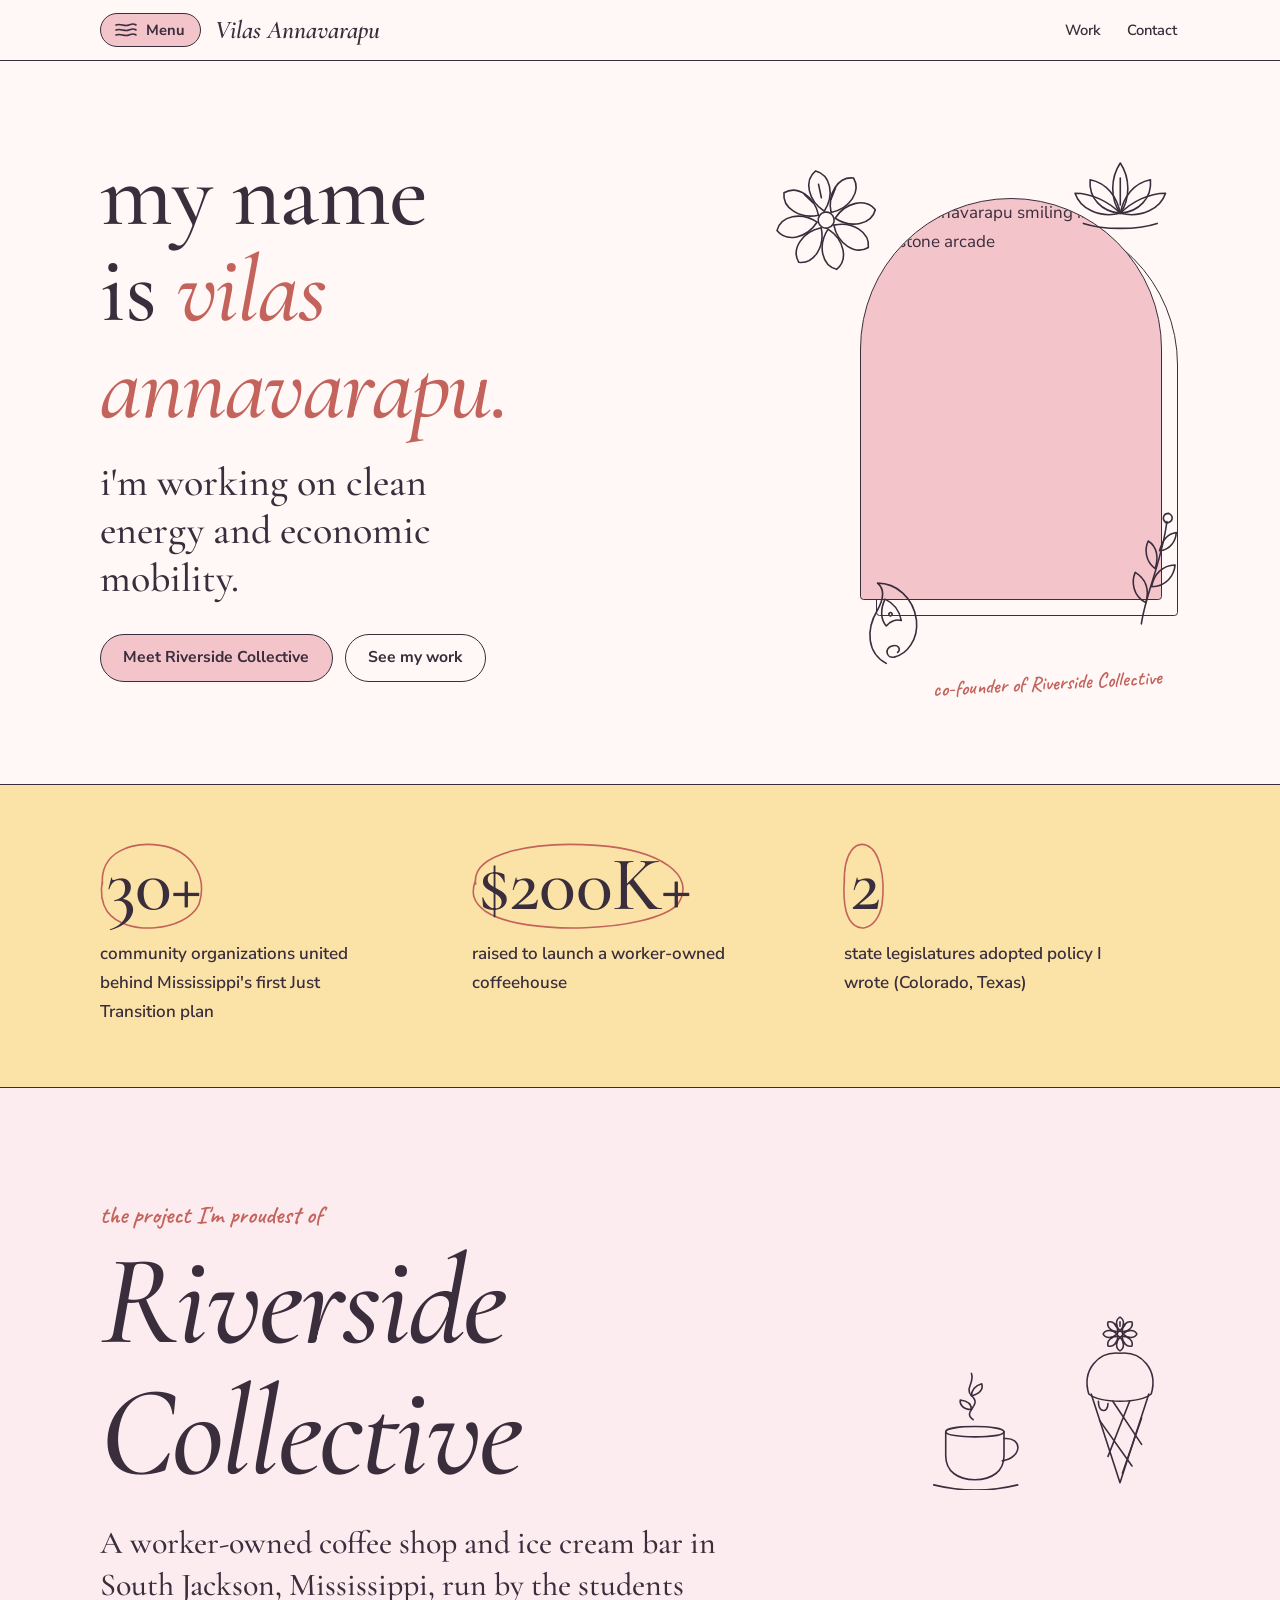
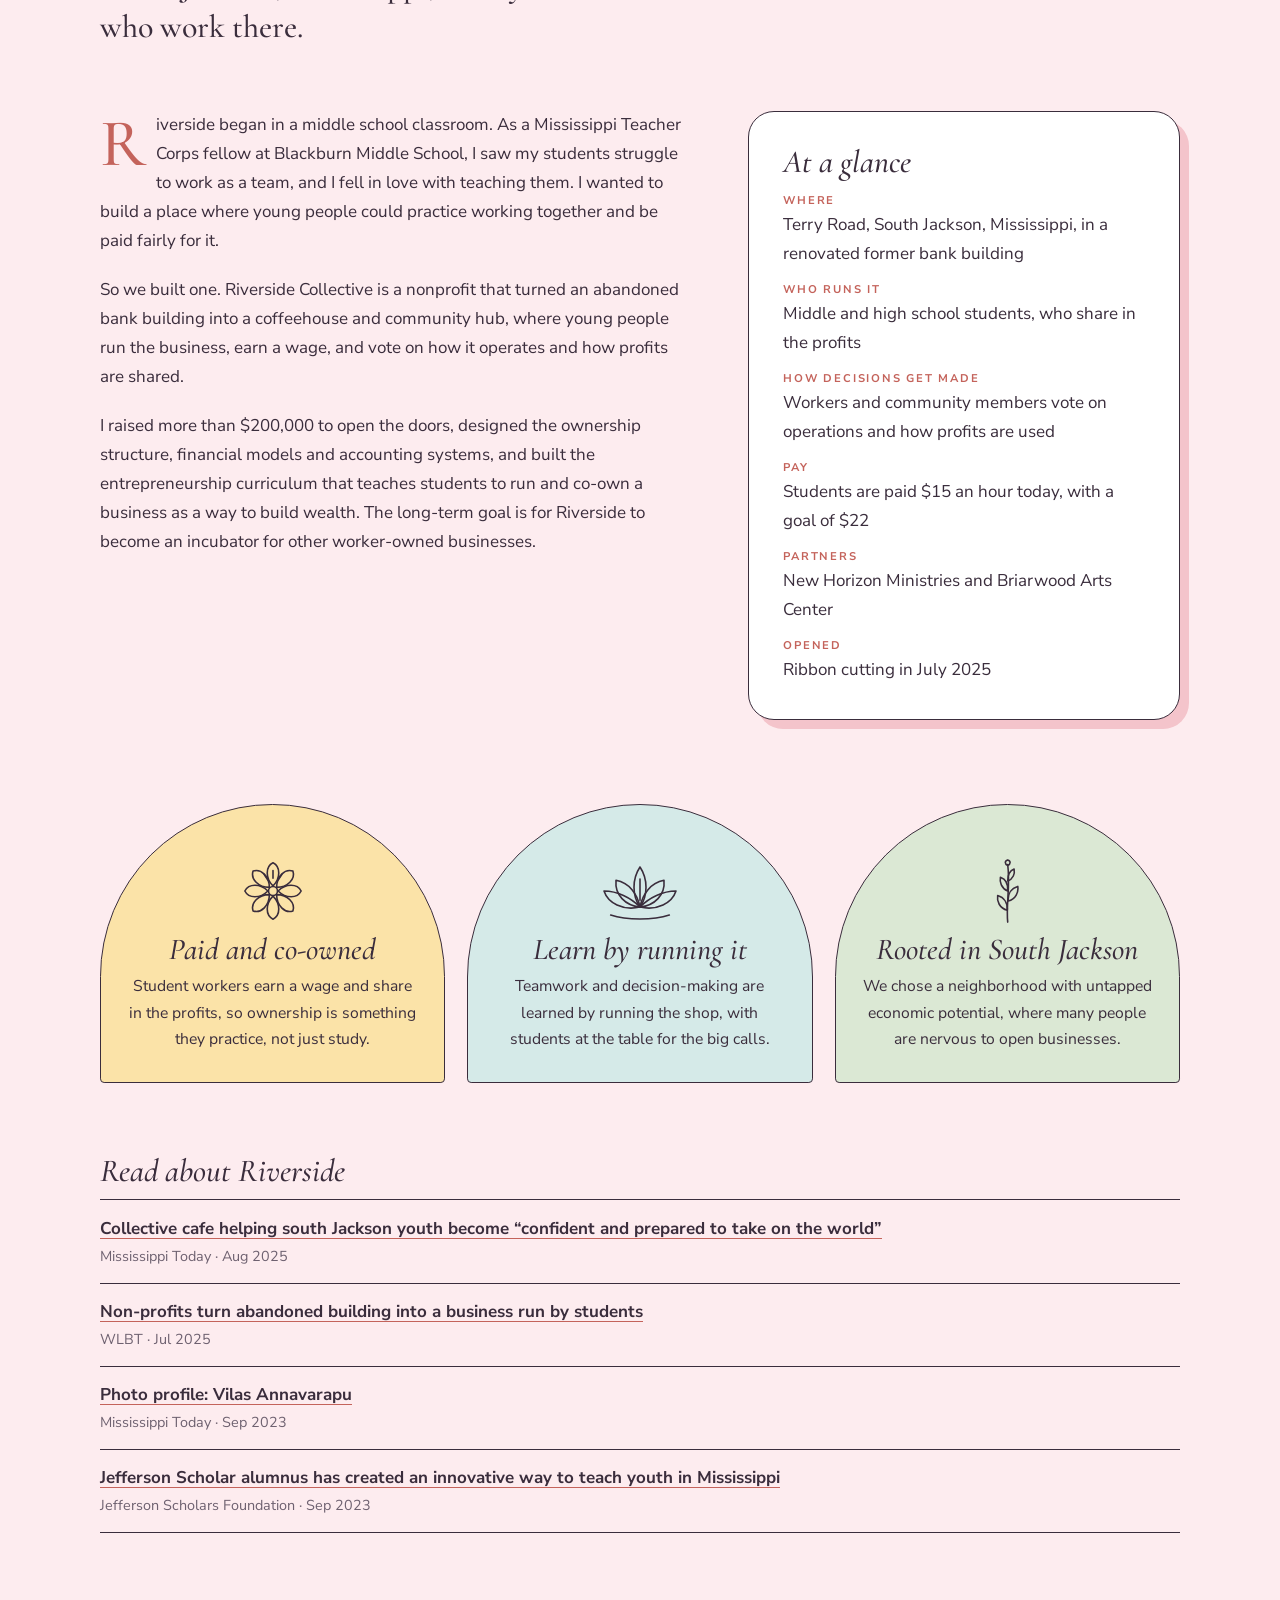
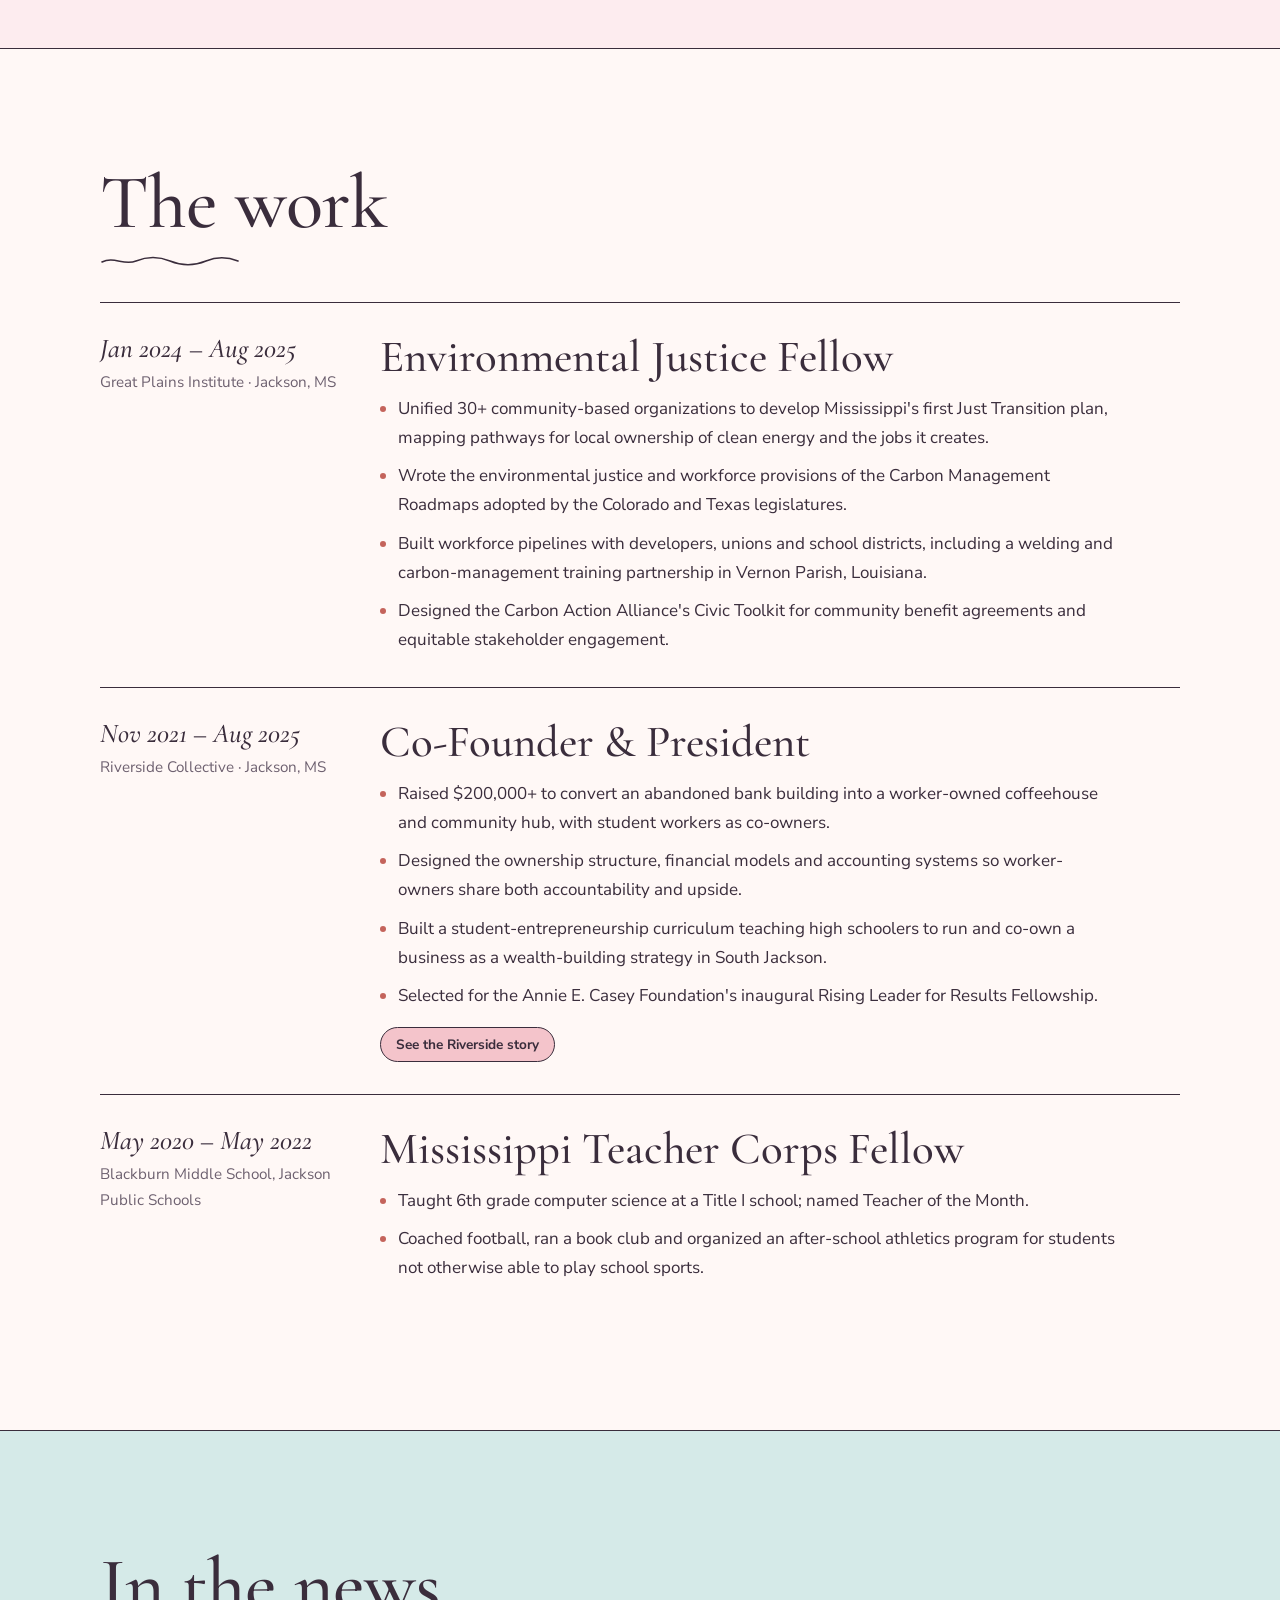
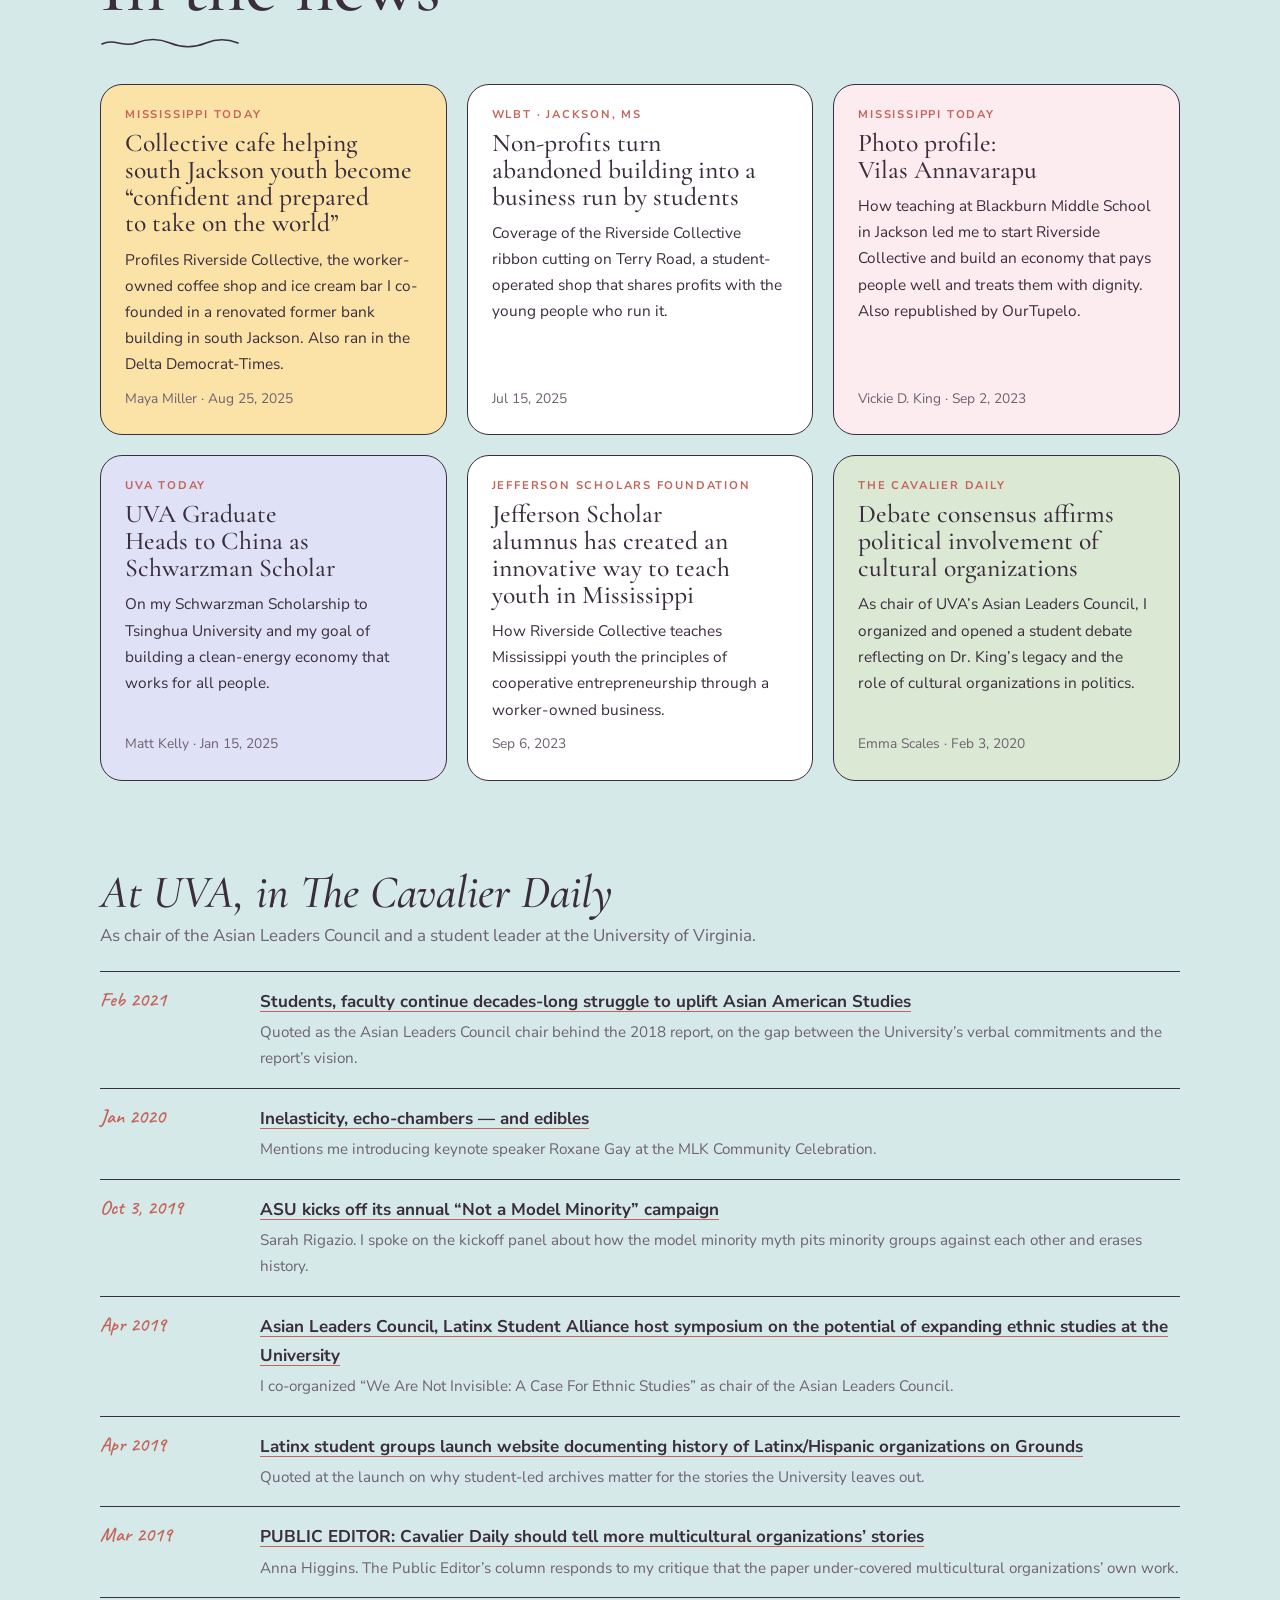
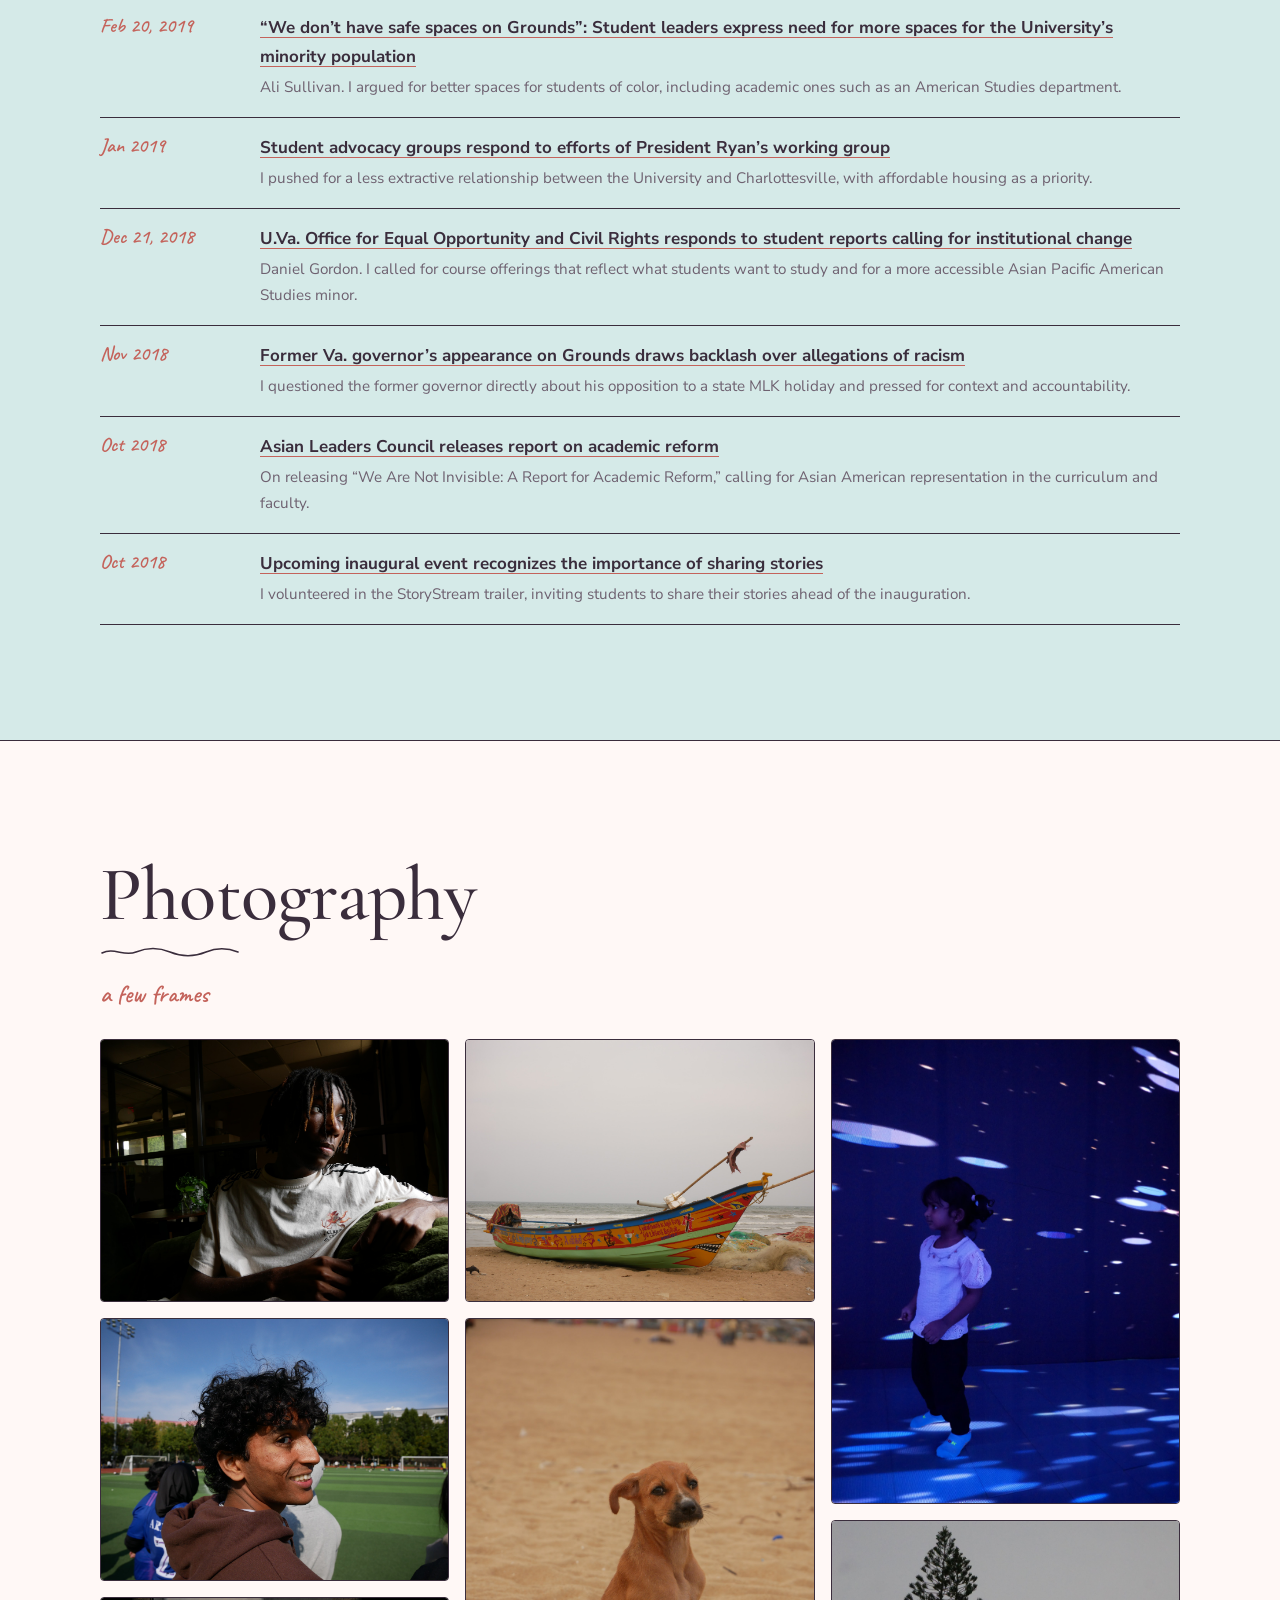
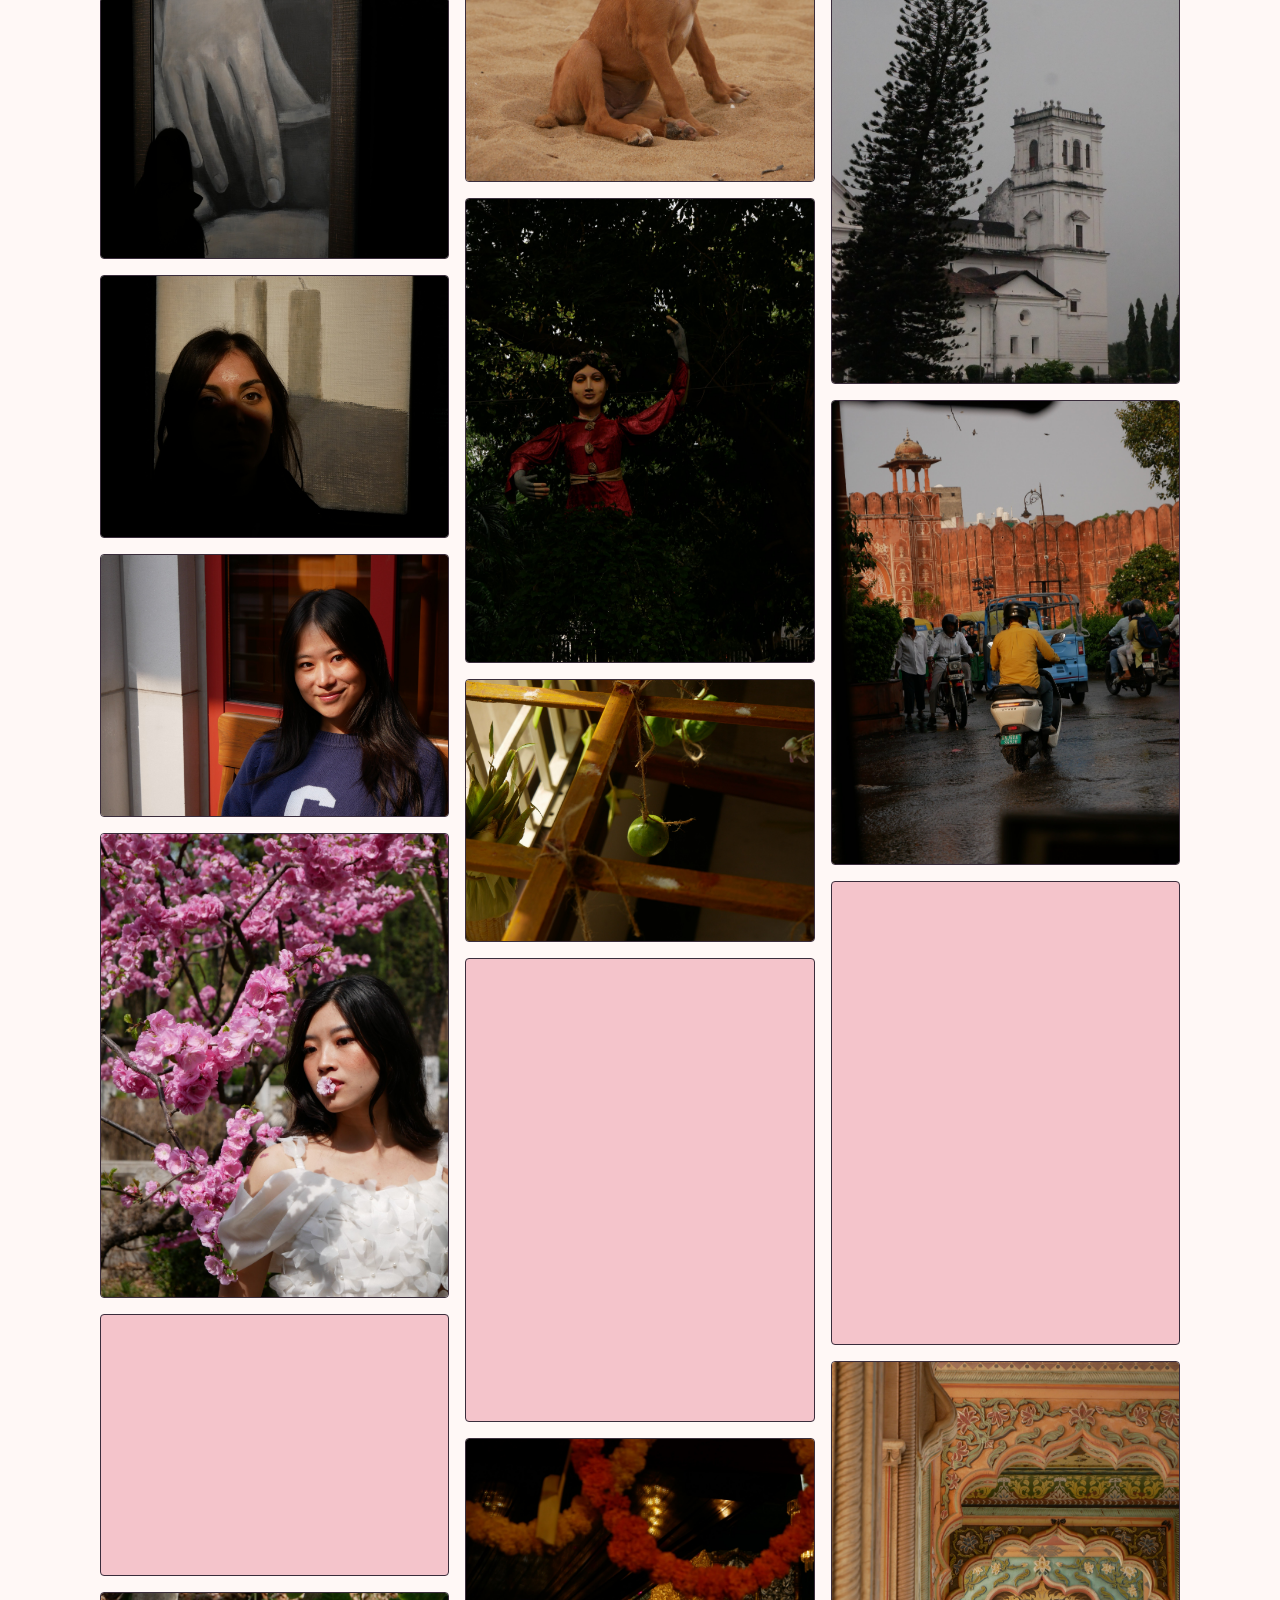
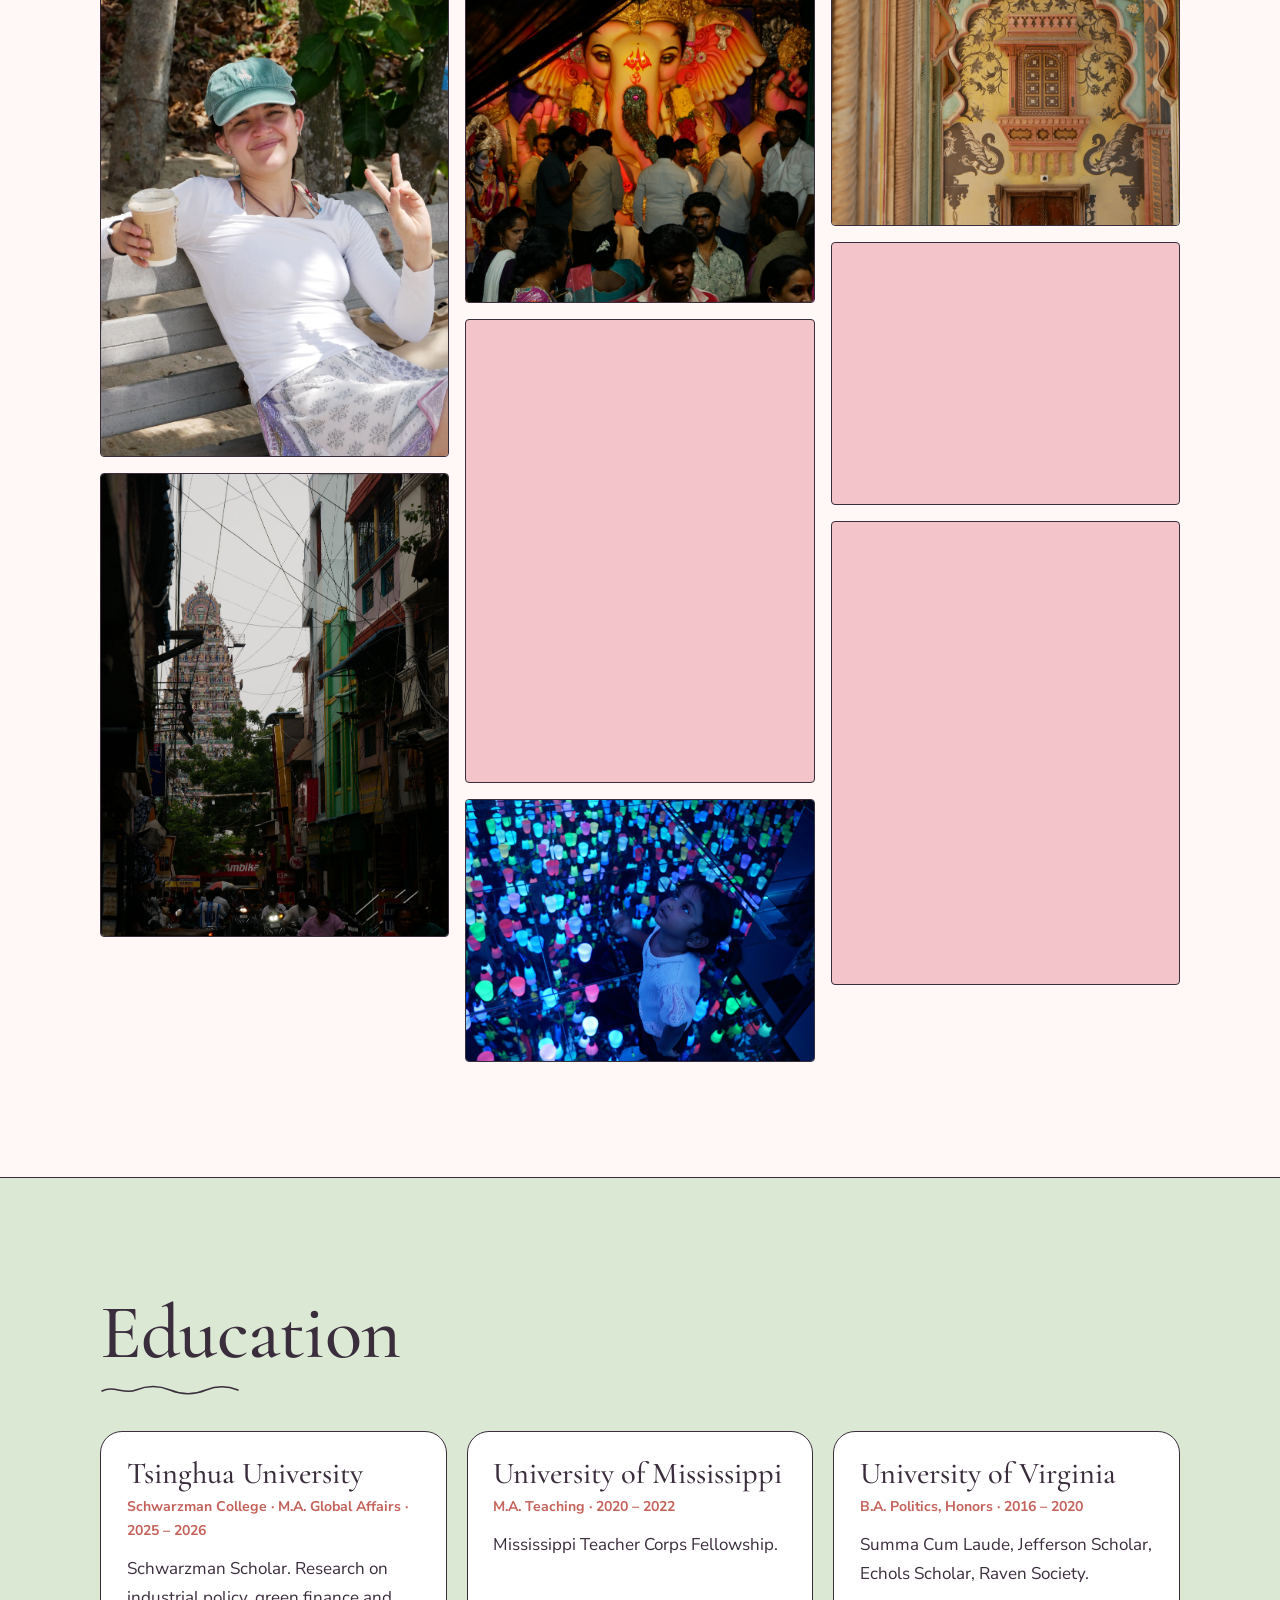
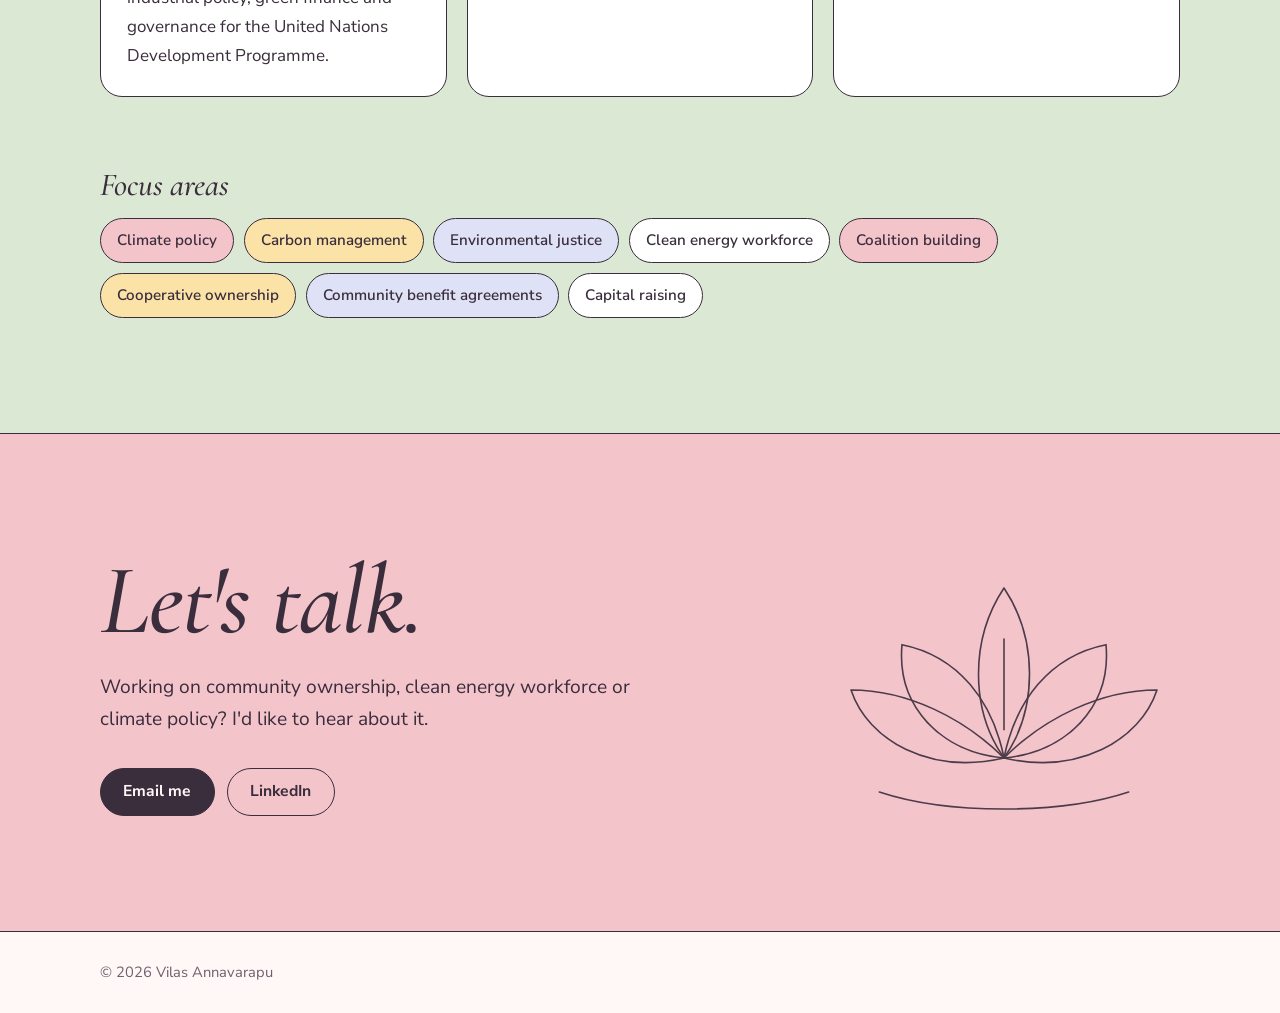
==== commit ba7e591b: "Update preview.html" ====
--- a/preview.html
+++ b/preview.html
@@ -143,8 +143,7 @@
 .photo .h2 { margin-bottom: 1.5rem; }
 .photo .sub { margin: 0 0 2rem; }
 .mosaic { columns: 3 240px; column-gap: 16px; }
-.mosaic a { display: block; min-height: 180px; margin: 0 0 16px; break-inside: avoid; border-radius: 22px; overflow: hidden; background: var(--rose); border: var(--line) solid var(--ink); }
-.mosaic a:nth-child(4n+1) { border-radius: 999px 999px 22px 22px; }
+.mosaic a { display: block; min-height: 180px; margin: 0 0 16px; break-inside: avoid; border-radius: 4px; overflow: hidden; background: var(--rose); border: var(--line) solid var(--ink); }
 .mosaic img { width: 100%; height: auto; transition: transform .4s ease; }
 .mosaic a:hover img, .mosaic a:focus-visible img { transform: scale(1.04); }
 .edu { background: var(--sage); border-block: var(--line) solid var(--ink); }
@@ -183,6 +182,21 @@
 .nav-links { gap: .8rem; }
 .brand { font-size: 1.3rem; }
 }
+.hero .intro { font: 500 clamp(1.7rem, 3.4vw, 2.5rem)/1.2 var(--display); max-width: 26rem; margin: 1.4rem 0 2rem; }
+.nav-left { display: flex; align-items: center; gap: .9rem; min-width: 0; }
+.menu-btn { display: inline-flex; align-items: center; gap: .55rem; font: 700 .92rem/1 var(--body); background: var(--rose); color: var(--ink); border: var(--line) solid var(--ink); border-radius: 999px; padding: .55rem .9rem; cursor: pointer; }
+.menu-btn:hover { background: var(--marigold); }
+.scrim { position: fixed; inset: 0; background: rgba(58,45,60,.35); opacity: 0; pointer-events: none; transition: opacity .25s ease; z-index: 30; }
+.scrim.open { opacity: 1; pointer-events: auto; }
+.drawer { position: fixed; top: 0; left: 0; bottom: 0; width: min(330px, 86vw); background: var(--rosewash); border-right: var(--line) solid var(--ink); z-index: 40; transform: translateX(-102%); visibility: hidden; transition: transform .3s ease, visibility 0s linear .3s; padding: calc(22px + env(safe-area-inset-top, 0px)) 26px calc(22px + env(safe-area-inset-bottom, 0px)); display: flex; flex-direction: column; gap: .2rem; overflow-y: auto; }
+.drawer.open { transform: none; visibility: visible; transition: transform .3s ease; }
+.drawer-x { align-self: flex-start; font: 700 .88rem/1 var(--body); background: transparent; color: var(--ink); border: var(--line) solid var(--ink); border-radius: 999px; padding: .55rem .9rem; cursor: pointer; margin-bottom: 1.4rem; }
+.drawer-x:hover { background: var(--marigold); }
+.drawer .note { margin-bottom: .6rem; }
+.drawer > a { font: 500 2.3rem/1.15 var(--display); font-style: italic; text-decoration: none; padding: .4rem 0; border-top: var(--line) solid var(--ink); }
+.drawer > a:hover { color: var(--terra); }
+.drawer .d-art { margin-top: auto; width: 150px; padding-top: 1.5rem; }
+@media (max-width: 560px) { .menu-btn { padding: .5rem .75rem; } .nav-left { gap: .6rem; } }
 </style>
 </head>
 <body>
@@ -198,23 +212,31 @@
 </svg>
 <nav class="nav" aria-label="Main">
 <div class="wrap nav-in">
+<div class="nav-left">
+<button class="menu-btn" type="button" aria-expanded="false" aria-controls="drawer"><svg width="22" height="14" viewBox="0 0 22 14" aria-hidden="true" fill="none" stroke="currentColor" stroke-width="1.6" stroke-linecap="round"><path d="M1 2C6 0 9 4 14 2S19 1 21 2"/><path d="M1 7C6 5 9 9 14 7S19 6 21 7"/><path d="M1 12C6 10 9 14 14 12S19 11 21 12"/></svg>Menu</button>
 <a class="brand" href="#top">Vilas Annavarapu</a>
+</div>
 <div class="nav-links">
-<a class="hot" href="#riverside">Riverside</a>
 <a href="#work">Work</a>
+<a href="#contact">Contact</a>
+</div>
+</div>
+</nav>
+<div class="scrim" id="scrim"></div>
+<aside class="drawer" id="drawer" aria-label="Sections" aria-hidden="true">
+<button class="drawer-x" type="button">Close</button>
+<p class="note">more to explore</p>
+<a href="#riverside">Riverside</a>
 <a href="#press">In the news</a>
 <a href="#photography">Photography</a>
 <a href="#education">Education</a>
-<a href="#contact">Contact</a>
-</div>
-</div>
-</nav>
+<svg class="d-art art" viewBox="0 0 120 96" aria-hidden="true"><use href="#lotus"/></svg>
+</aside>
 <header class="hero" id="top">
 <div class="wrap hero-in">
 <div>
-<p class="note">policy · partnerships · worker ownership</p>
-<h1>Ownership for the people who live next to the <em>power.</em></h1>
-<p class="lead">I'm Vilas Annavarapu. I write policy, raise capital and convene coalitions so clean energy creates ownership and good jobs for the people who live next to it.</p>
+<h1>my name is <em>vilas annavarapu.</em></h1>
+<p class="intro">i'm working on clean energy and economic mobility.</p>
 <div class="cta">
 <a class="btn fill" href="#riverside">Meet Riverside Collective</a>
 <a class="btn" href="#work">See my work</a>
@@ -222,8 +244,7 @@
 </div>
 <div class="art-hero">
 <div class="arch arch-back"></div>
-<figure class="arch arch-main"><img src="photos/p1090012.jpg" alt="Photograph by Vilas Annavarapu" decoding="async"></figure>
-<figure class="arch arch-small"><img src="photos/p1080426.jpg" alt="Photograph by Vilas Annavarapu" decoding="async"></figure>
+<figure class="arch arch-main"><img src="photos/vilas.jpg" alt="Vilas Annavarapu smiling in a sunlit sandstone arcade" decoding="async"></figure>
 <svg class="deco d-mari art" viewBox="0 0 100 100" aria-hidden="true"><use href="#marigold"/></svg>
 <svg class="deco d-lotus art" viewBox="0 0 120 96" aria-hidden="true"><use href="#lotus"/></svg>
 <svg class="deco d-sprig art" viewBox="0 0 60 140" aria-hidden="true"><use href="#sprig"/></svg>
@@ -468,6 +489,17 @@
 <footer>
 <div class="wrap"><span>© <span id="year">2026</span> Vilas Annavarapu</span></div>
 </footer>
-<script>document.getElementById('year').textContent = new Date().getFullYear();</script>
+<script>
+document.getElementById('year').textContent = new Date().getFullYear();
+(function () {
+var btn = document.querySelector('.menu-btn'), drawer = document.getElementById('drawer'), scrim = document.getElementById('scrim'), x = document.querySelector('.drawer-x');
+function setOpen(o) { drawer.classList.toggle('open', o); scrim.classList.toggle('open', o); btn.setAttribute('aria-expanded', o ? 'true' : 'false'); drawer.setAttribute('aria-hidden', o ? 'false' : 'true'); if (o) { x.focus(); } else { btn.focus({ preventScroll: true }); } }
+btn.addEventListener('click', function () { setOpen(true); });
+x.addEventListener('click', function () { setOpen(false); });
+scrim.addEventListener('click', function () { setOpen(false); });
+drawer.querySelectorAll('a').forEach(function (a) { a.addEventListener('click', function () { drawer.classList.remove('open'); scrim.classList.remove('open'); btn.setAttribute('aria-expanded', 'false'); drawer.setAttribute('aria-hidden', 'true'); }); });
+document.addEventListener('keydown', function (e) { if (e.key === 'Escape' && drawer.classList.contains('open')) { setOpen(false); } });
+})();
+</script>
 </body>
 </html>
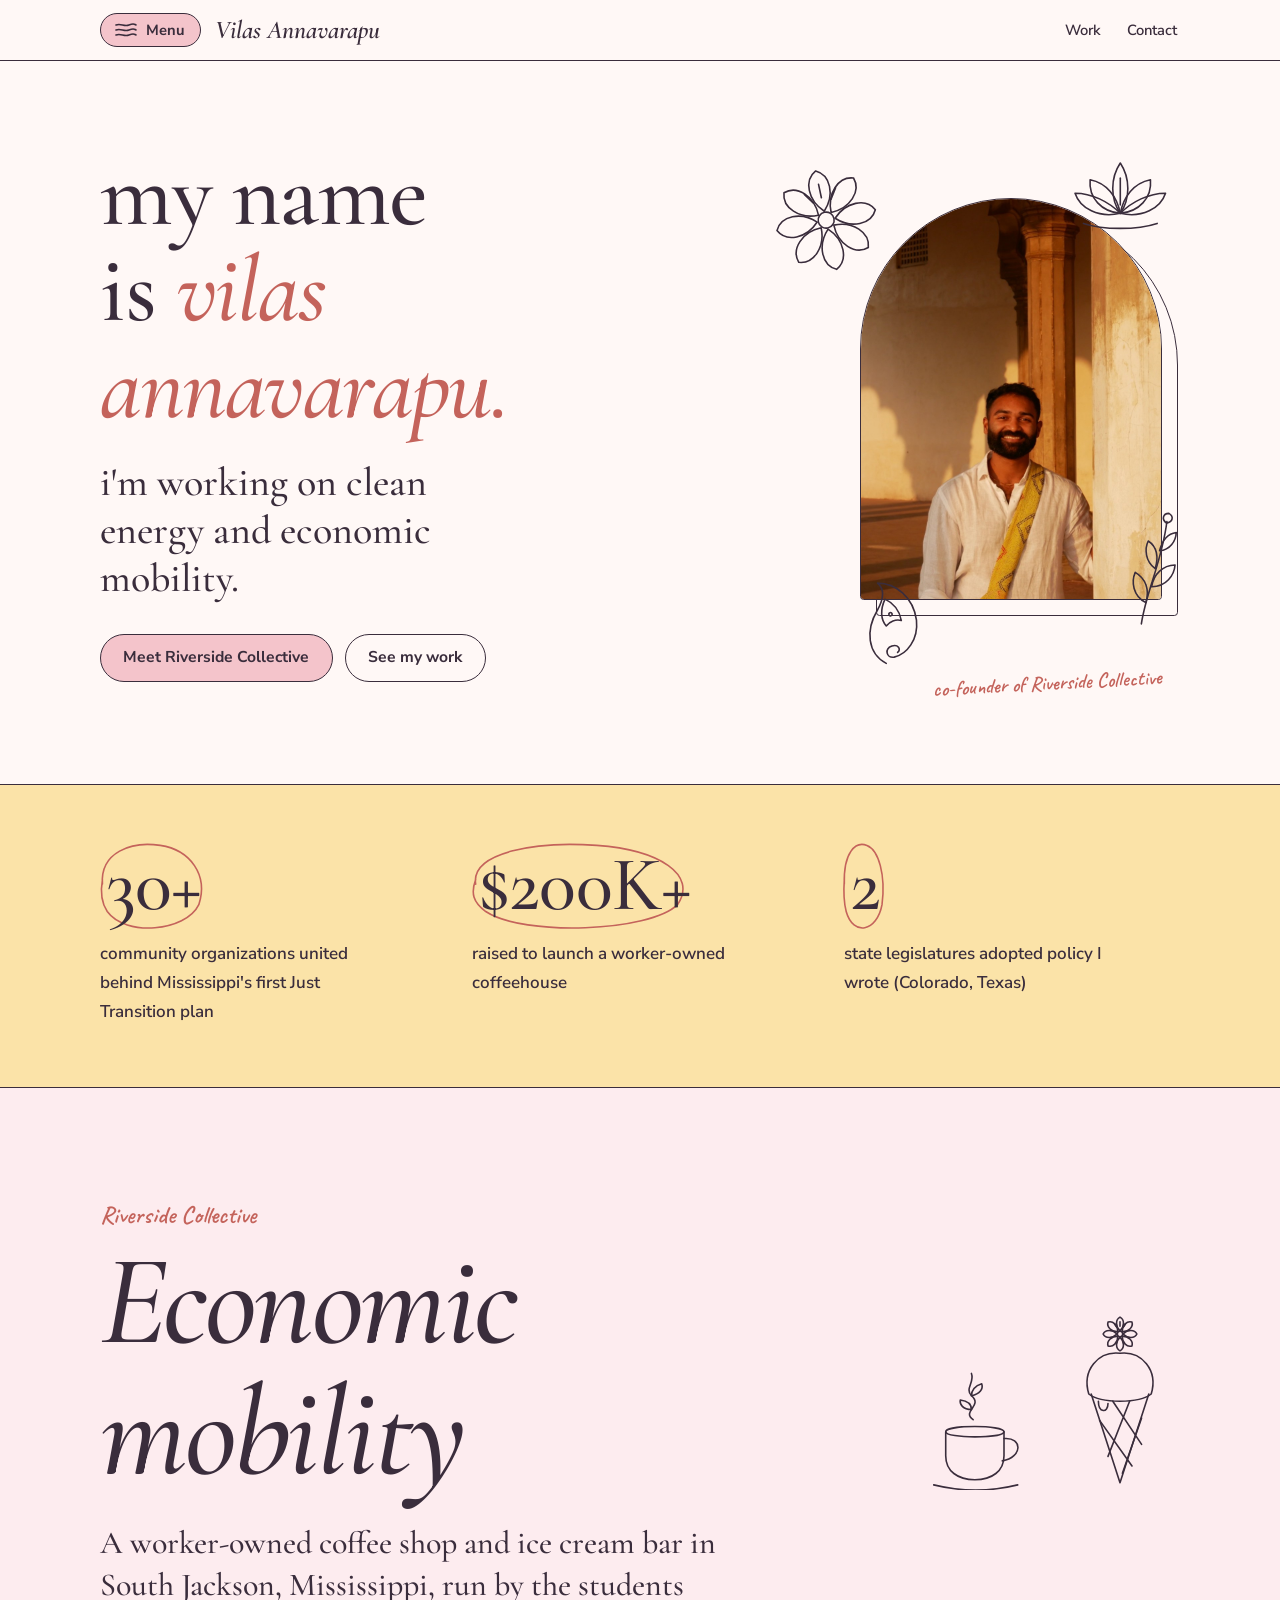
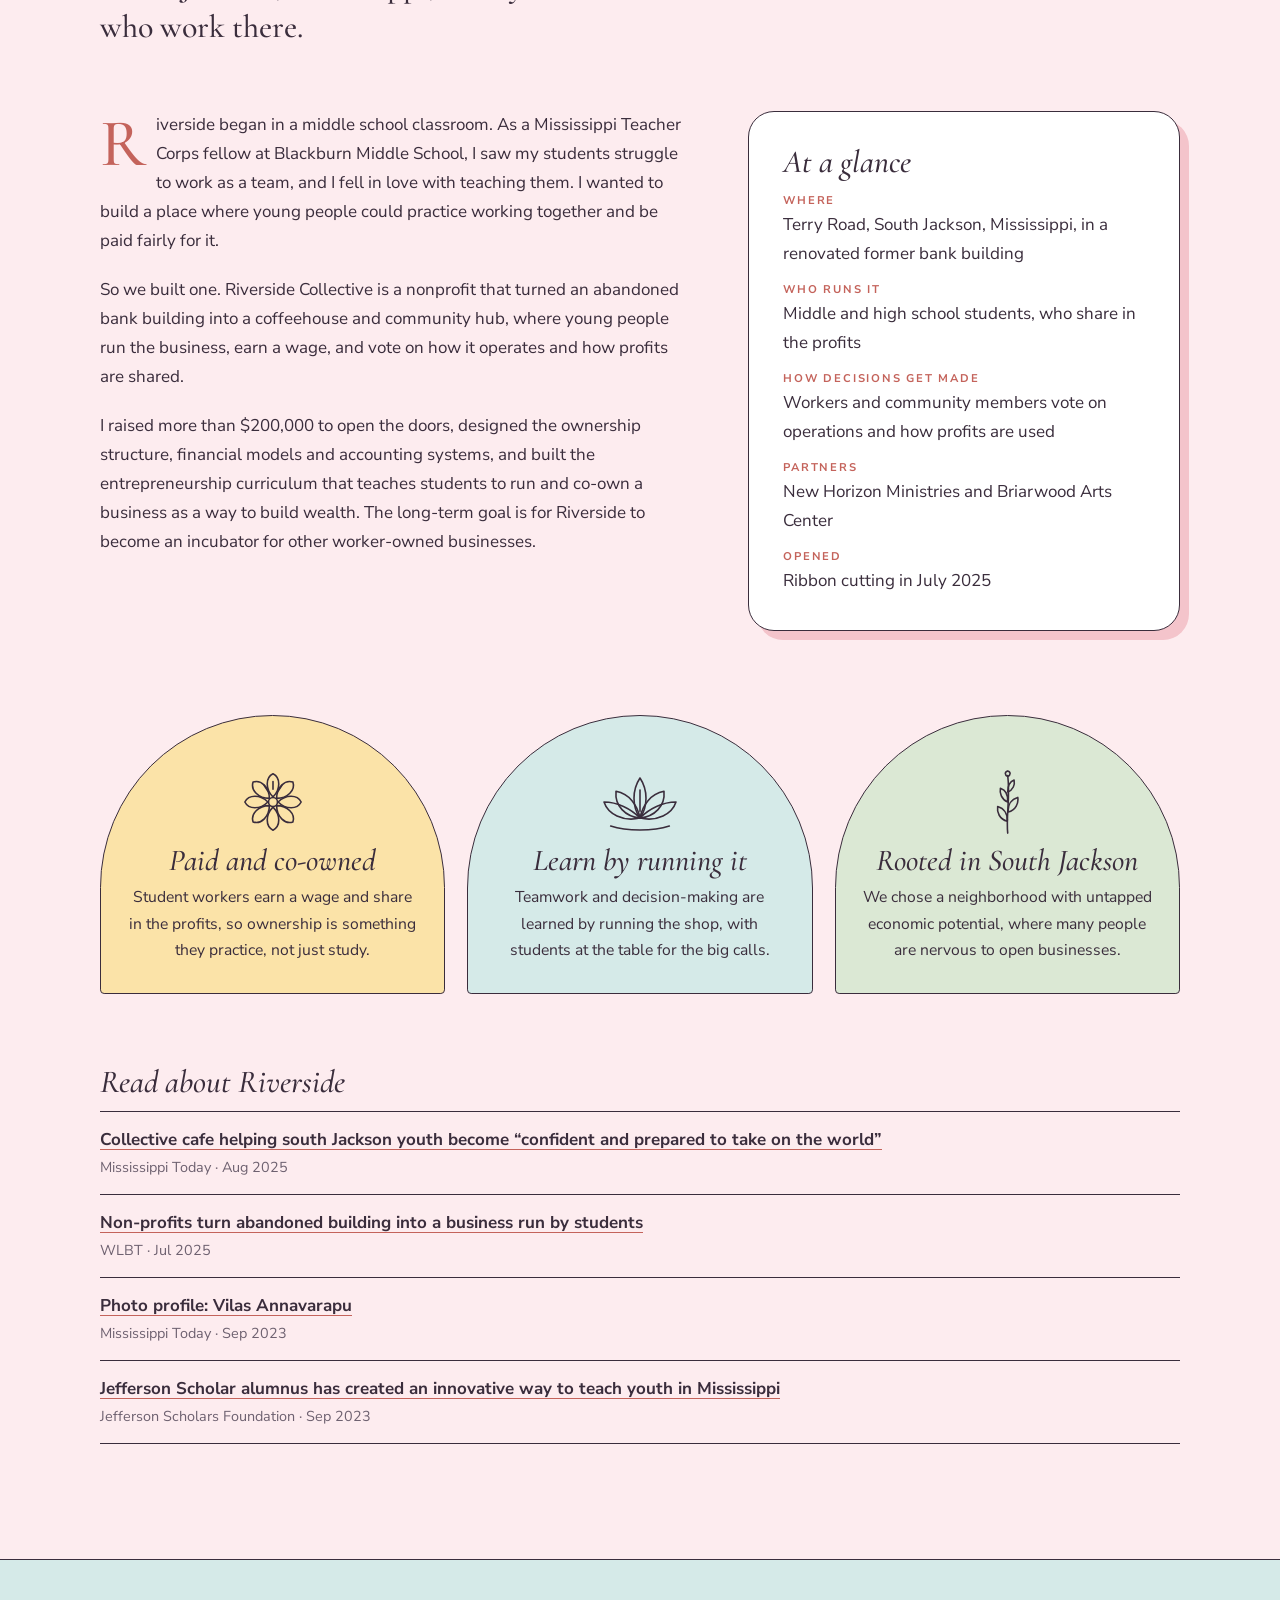
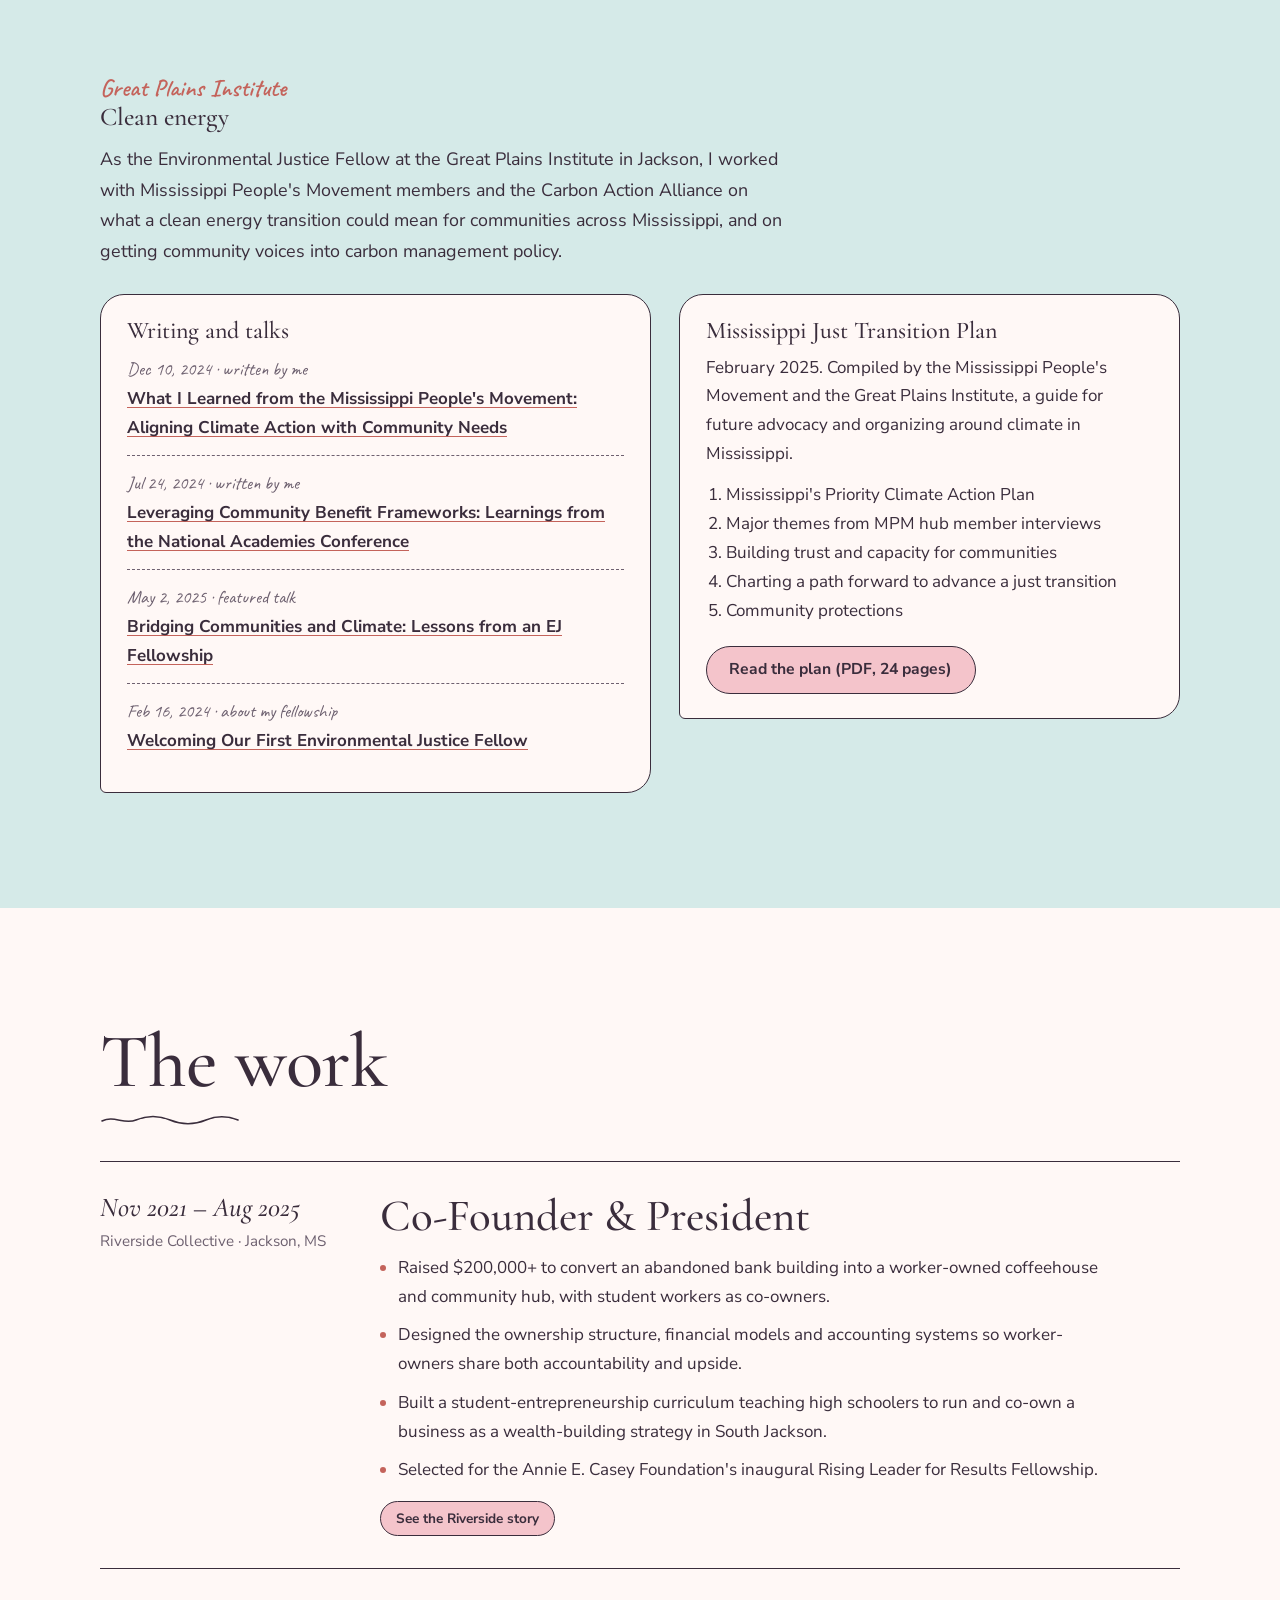
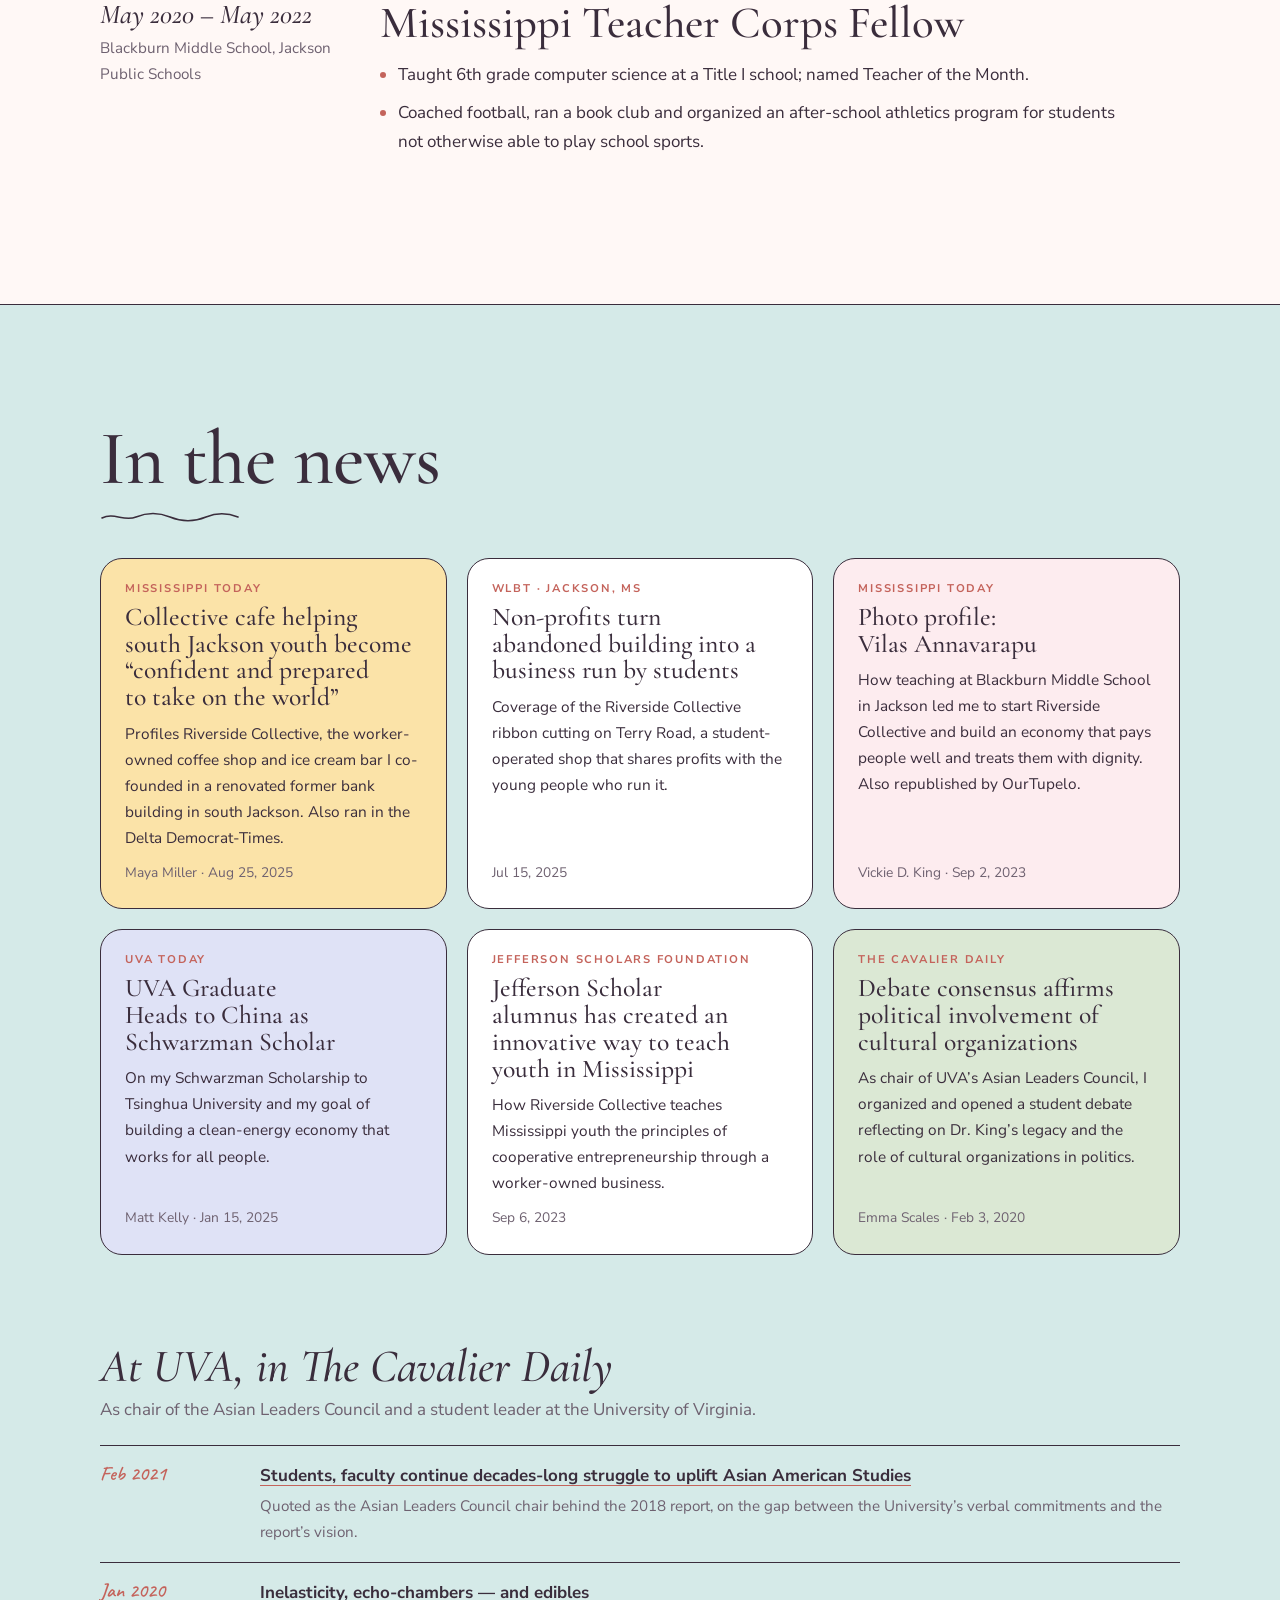
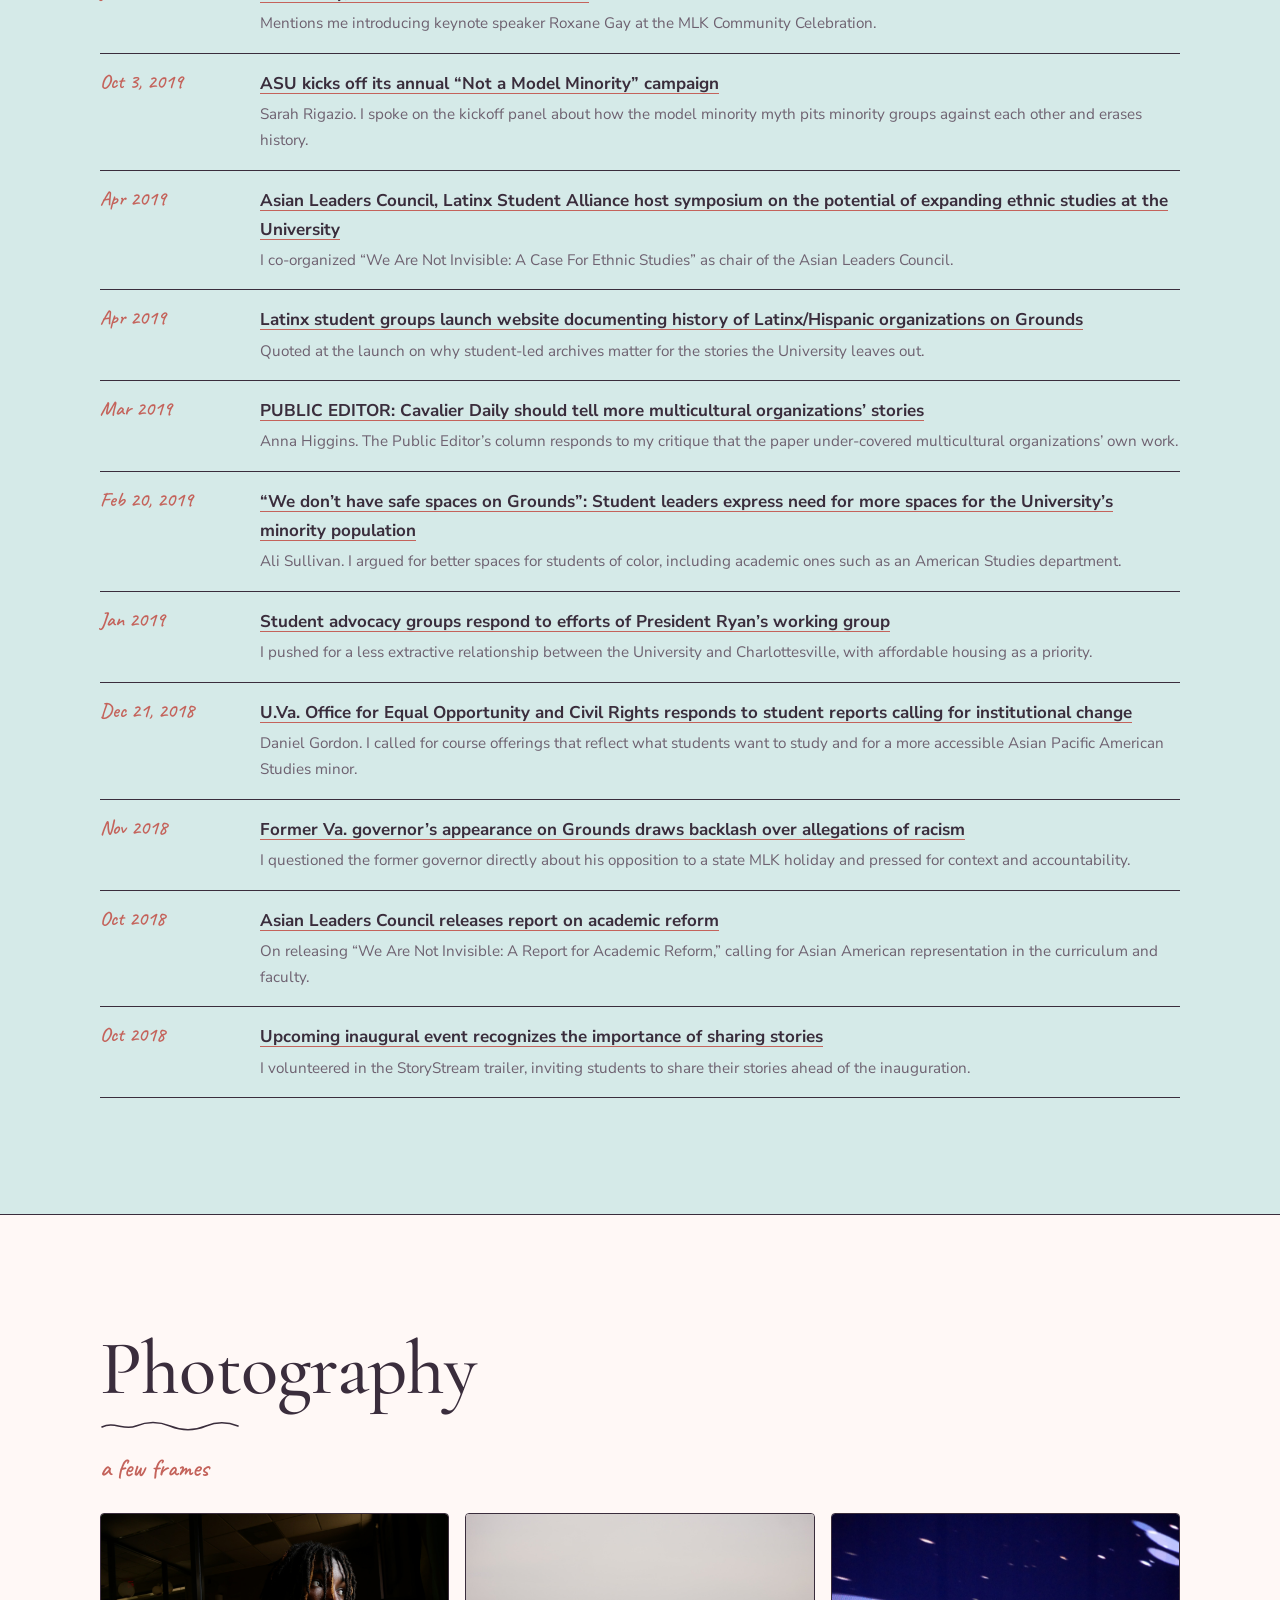
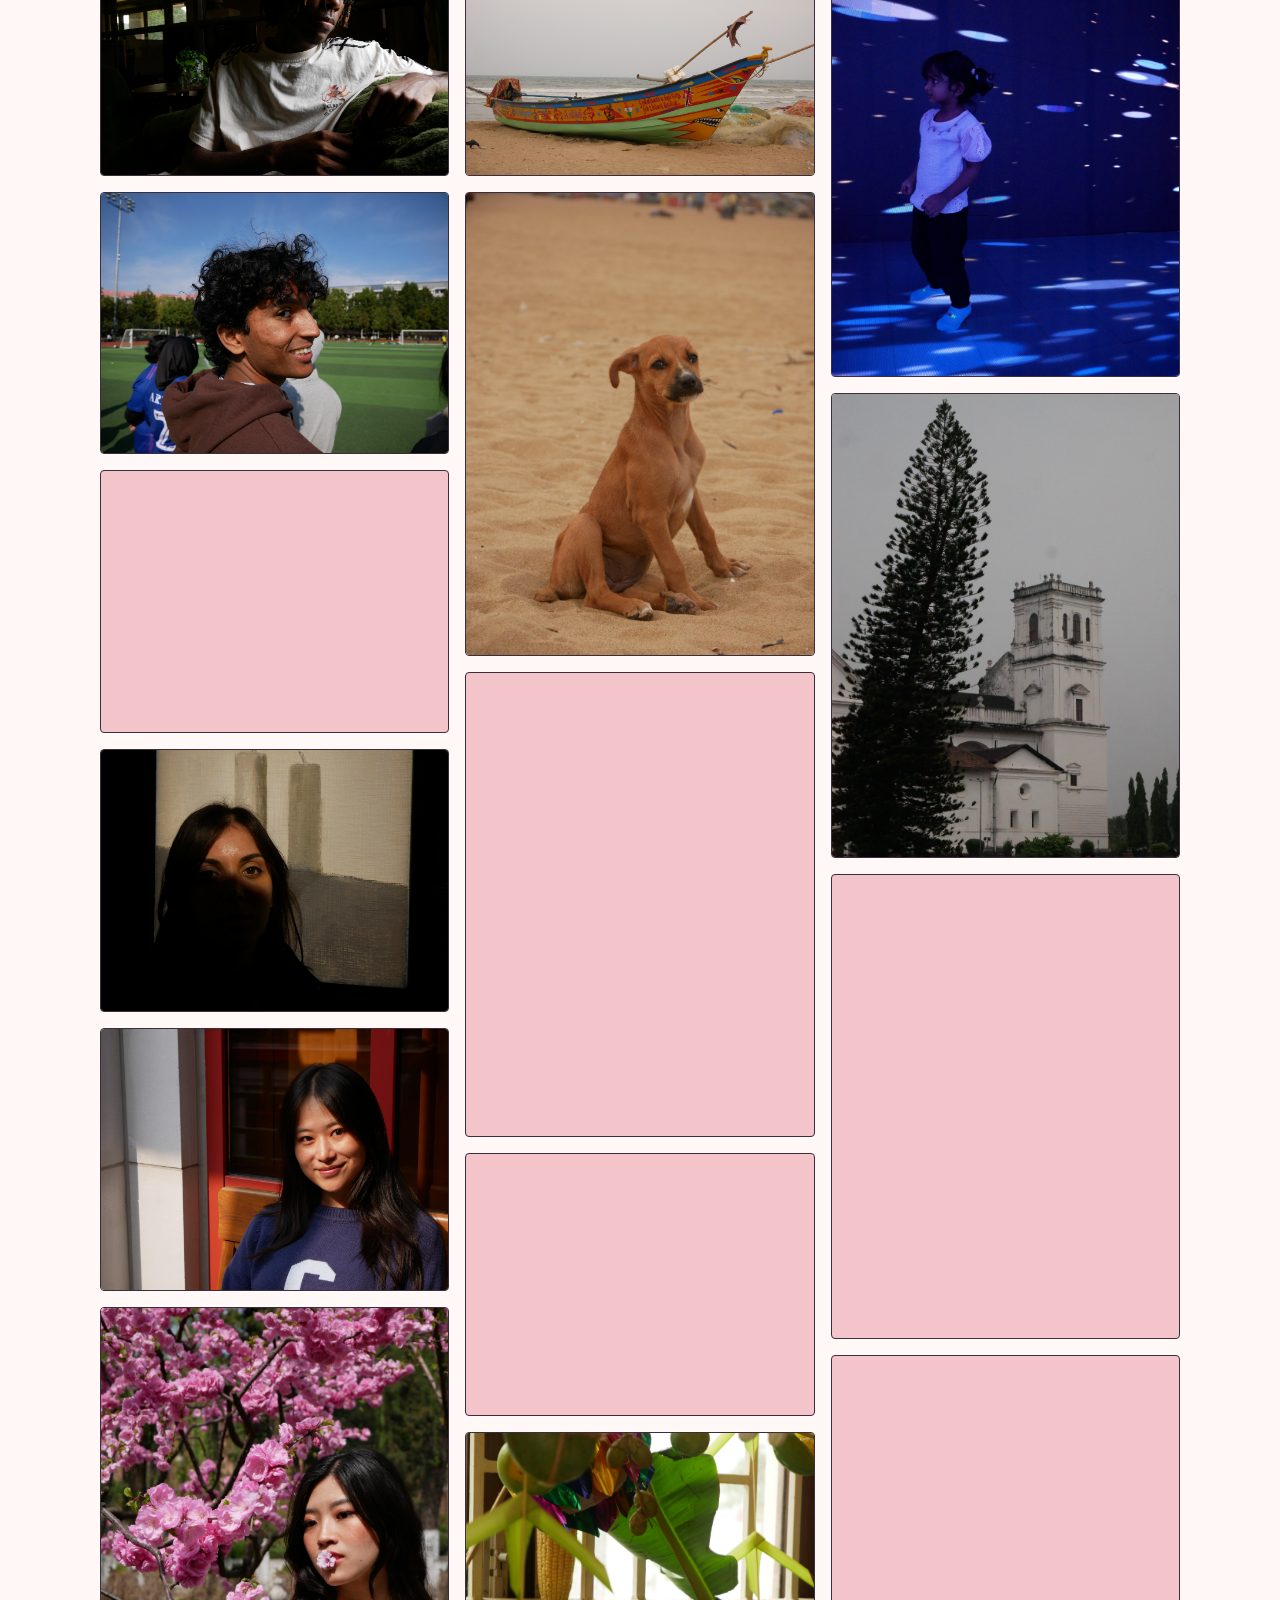
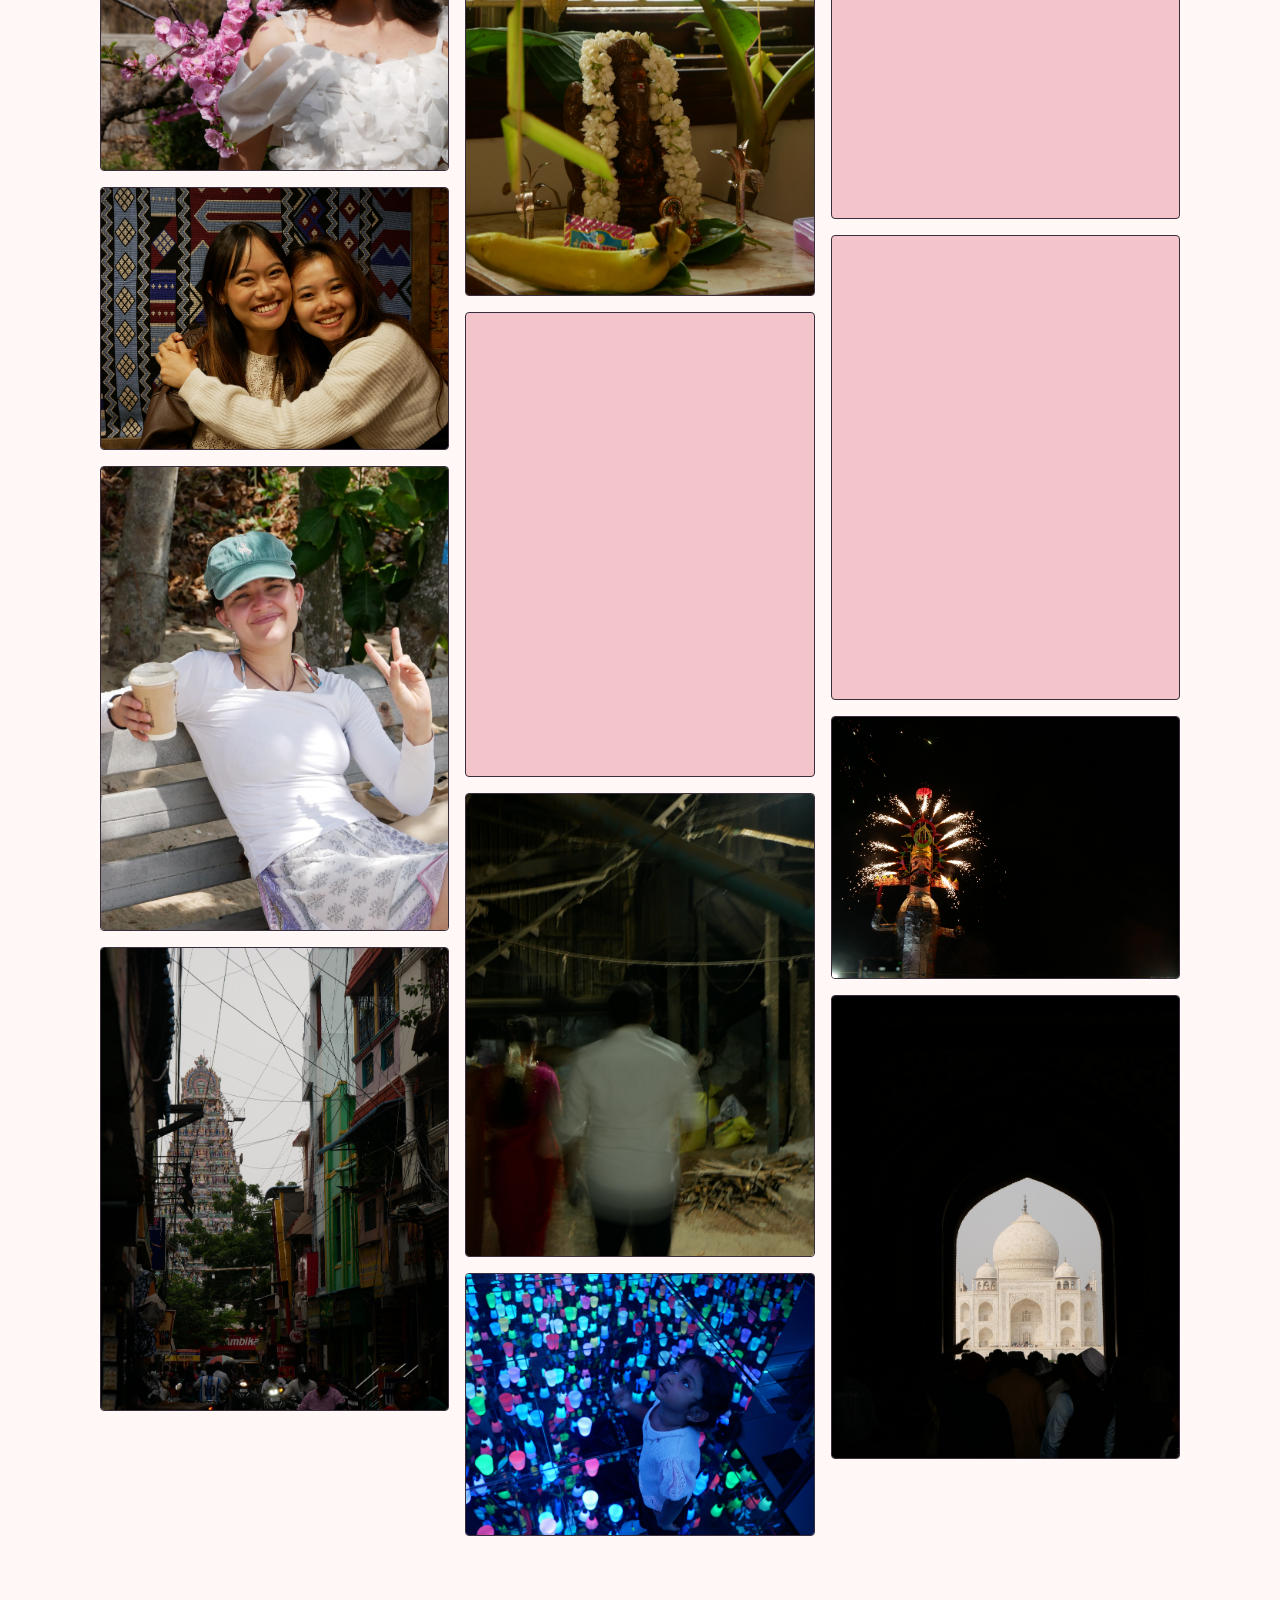
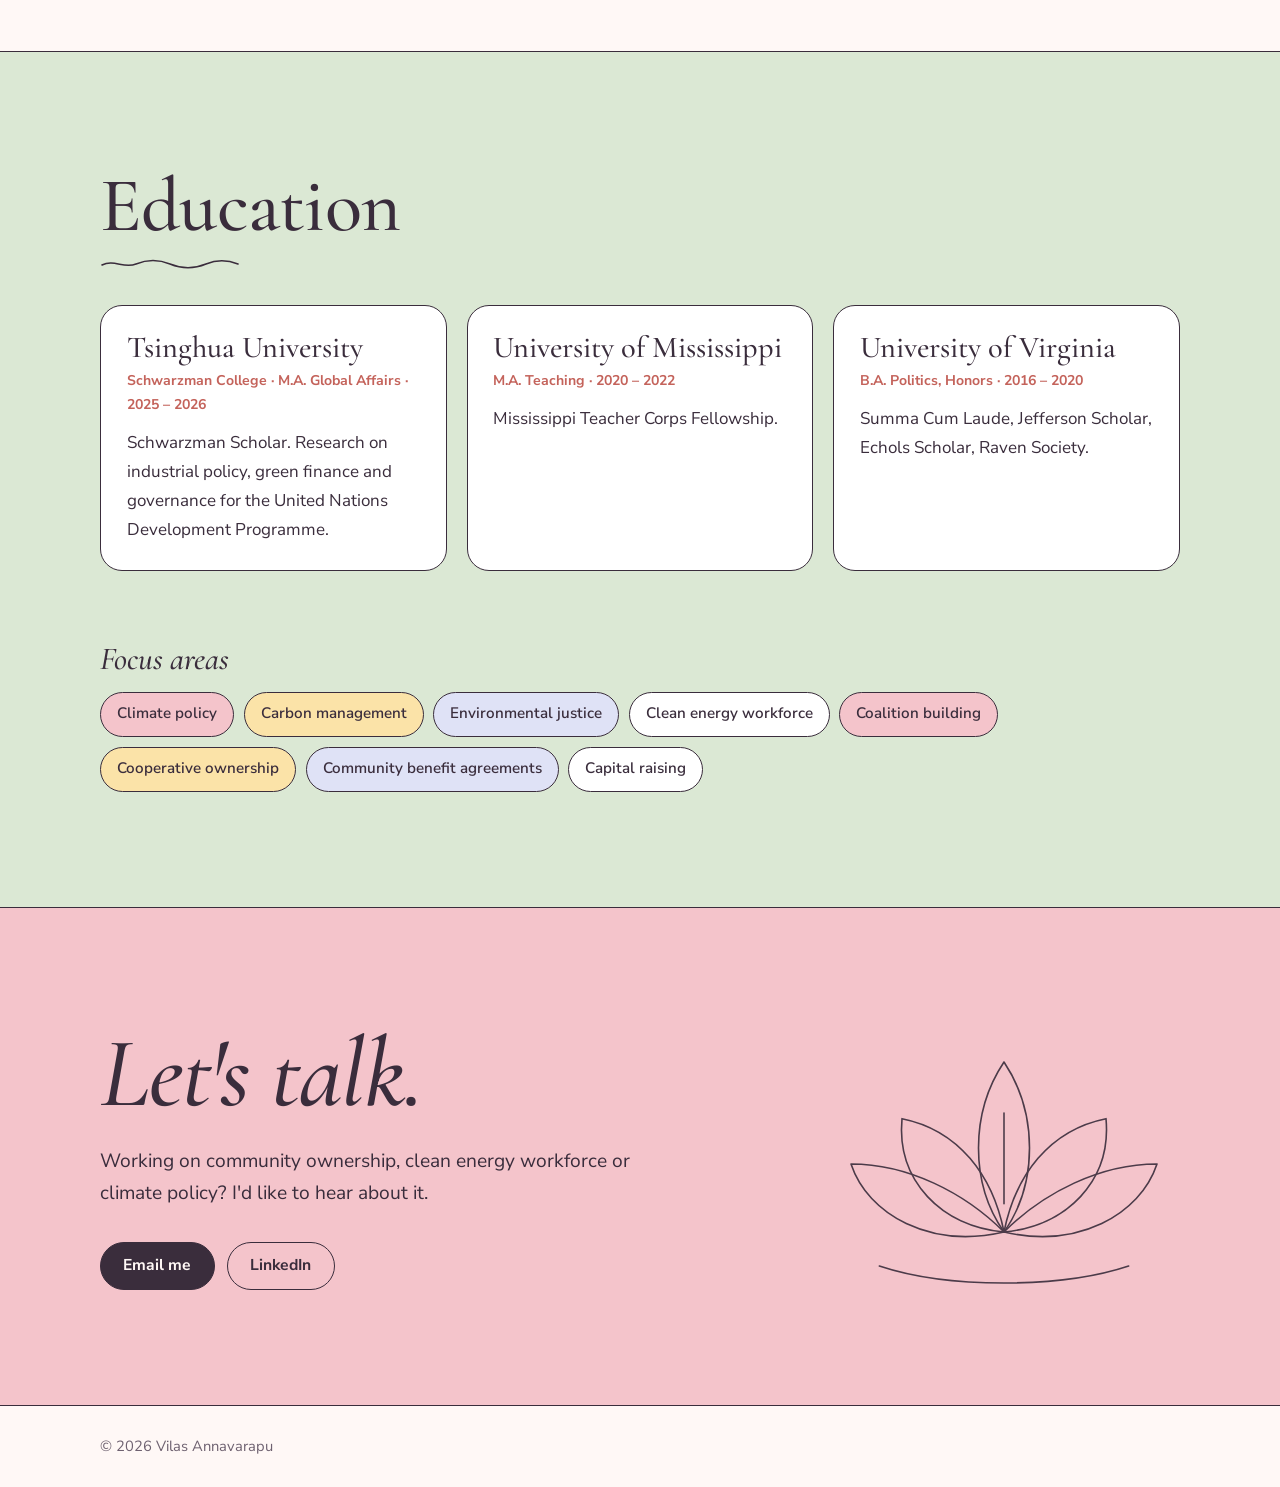
==== commit a2574811: "Update preview: economic mobility, clean energy section" ====
--- a/preview.html
+++ b/preview.html
@@ -197,6 +197,22 @@
 .drawer > a:hover { color: var(--terra); }
 .drawer .d-art { margin-top: auto; width: 150px; padding-top: 1.5rem; }
 @media (max-width: 560px) { .menu-btn { padding: .5rem .75rem; } .nav-left { gap: .6rem; } }
+
+.gpi{background:var(--lake)}
+.gpi .note{margin:0 0 4px}
+.gpi-lead{max-width:62ch;font-size:1.12rem;margin:14px 0 28px}
+.gpi-grid{display:grid;grid-template-columns:1.1fr 1fr;gap:28px;align-items:start}
+.gpi-card{background:var(--paper);border:var(--line) solid var(--ink);border-radius:24px 24px 24px 6px;padding:24px 26px}
+.gpi-card h3{font-family:'Cormorant Garamond',serif;font-size:1.5rem;margin:0 0 10px}
+.gpi-card p{margin:0 0 12px}
+.gpi-list{list-style:none;margin:0;padding:0}
+.gpi-list li{padding:12px 0;border-top:1px dashed var(--mute)}
+.gpi-list li:first-child{border-top:0;padding-top:0}
+.gpi-list a{font-weight:700;color:var(--ink);text-decoration-color:var(--terra);text-underline-offset:3px}
+.gpi-list span{display:block;font-family:'Caveat',cursive;font-size:1.15rem;color:var(--mute)}
+.gpi-plan .btn{margin-top:6px;display:inline-block}
+.gpi-plan ol{margin:0 0 14px;padding-left:20px}
+@media(max-width:820px){.gpi-grid{grid-template-columns:1fr}}
 </style>
 </head>
 <body>
@@ -264,8 +280,8 @@
 <div class="wrap">
 <div class="rv-head">
 <div>
-<p class="note">the project I'm proudest of</p>
-<h2>Riverside Collective</h2>
+<p class="note">Riverside Collective</p>
+<h2>Economic mobility</h2>
 </div>
 <div class="rv-art" aria-hidden="true">
 <svg class="art" viewBox="0 0 140 140"><use href="#cup"/></svg>
@@ -285,7 +301,6 @@
 <div><dt>Where</dt><dd>Terry Road, South Jackson, Mississippi, in a renovated former bank building</dd></div>
 <div><dt>Who runs it</dt><dd>Middle and high school students, who share in the profits</dd></div>
 <div><dt>How decisions get made</dt><dd>Workers and community members vote on operations and how profits are used</dd></div>
-<div><dt>Pay</dt><dd>Students are paid $15 an hour today, with a goal of $22</dd></div>
 <div><dt>Partners</dt><dd>New Horizon Ministries and Briarwood Arts Center</dd></div>
 <div><dt>Opened</dt><dd>Ribbon cutting in July 2025</dd></div>
 </dl>
@@ -307,21 +322,39 @@
 </div>
 </div>
 </section>
+<section class="gpi band" id="gpi">
+<div class="wrap">
+<p class="note">Great Plains Institute</p>
+<h2>Clean energy</h2>
+<p class="gpi-lead">As the Environmental Justice Fellow at the Great Plains Institute in Jackson, I worked with Mississippi People's Movement members and the Carbon Action Alliance on what a clean energy transition could mean for communities across Mississippi, and on getting community voices into carbon management policy.</p>
+<div class="gpi-grid">
+<div class="gpi-card">
+<h3>Writing and talks</h3>
+<ul class="gpi-list">
+<li><span>Dec 10, 2024 · written by me</span><a href="https://carbonactionalliance.org/news-events/what-i-learned-from-the-mississippi-peoples-movement-aligning-climate-action-with-community-needs/" target="_blank" rel="noopener">What I Learned from the Mississippi People's Movement: Aligning Climate Action with Community Needs</a></li>
+<li><span>Jul 24, 2024 · written by me</span><a href="https://carbonactionalliance.org/news-events/leveraging-community-benefit-frameworks-learnings-from-the-national-academies-conference/" target="_blank" rel="noopener">Leveraging Community Benefit Frameworks: Learnings from the National Academies Conference</a></li>
+<li><span>May 2, 2025 · featured talk</span><a href="https://carbonactionalliance.org/news-events/bridging-communities-and-climate-lessons-from-an-ej-fellowship/" target="_blank" rel="noopener">Bridging Communities and Climate: Lessons from an EJ Fellowship</a></li>
+<li><span>Feb 16, 2024 · about my fellowship</span><a href="https://carbonactionalliance.org/news-events/welcoming-our-first-environmental-justice-fellow/" target="_blank" rel="noopener">Welcoming Our First Environmental Justice Fellow</a></li>
+</ul>
+</div>
+<div class="gpi-card gpi-plan">
+<h3>Mississippi Just Transition Plan</h3>
+<p>February 2025. Compiled by the Mississippi People's Movement and the Great Plains Institute, a guide for future advocacy and organizing around climate in Mississippi.</p>
+<ol>
+<li>Mississippi's Priority Climate Action Plan</li>
+<li>Major themes from MPM hub member interviews</li>
+<li>Building trust and capacity for communities</li>
+<li>Charting a path forward to advance a just transition</li>
+<li>Community protections</li>
+</ol>
+<a class="btn fill" href="MS_Just_Transition_Plan.pdf" target="_blank" rel="noopener">Read the plan (PDF, 24 pages)</a>
+</div>
+</div>
+</div>
+</section>
 <section class="work band" id="work">
 <div class="wrap">
 <h2 class="h2">The work</h2>
-<article class="role">
-<div><div class="when">Jan 2024 – Aug 2025</div><div class="where">Great Plains Institute · Jackson, MS</div></div>
-<div>
-<h3>Environmental Justice Fellow</h3>
-<ul>
-<li>Unified 30+ community-based organizations to develop Mississippi's first Just Transition plan, mapping pathways for local ownership of clean energy and the jobs it creates.</li>
-<li>Wrote the environmental justice and workforce provisions of the Carbon Management Roadmaps adopted by the Colorado and Texas legislatures.</li>
-<li>Built workforce pipelines with developers, unions and school districts, including a welding and carbon-management training partnership in Vernon Parish, Louisiana.</li>
-<li>Designed the Carbon Action Alliance's Civic Toolkit for community benefit agreements and equitable stakeholder engagement.</li>
-</ul>
-</div>
-</article>
 <article class="role">
 <div><div class="when">Nov 2021 – Aug 2025</div><div class="where">Riverside Collective · Jackson, MS</div></div>
 <div>
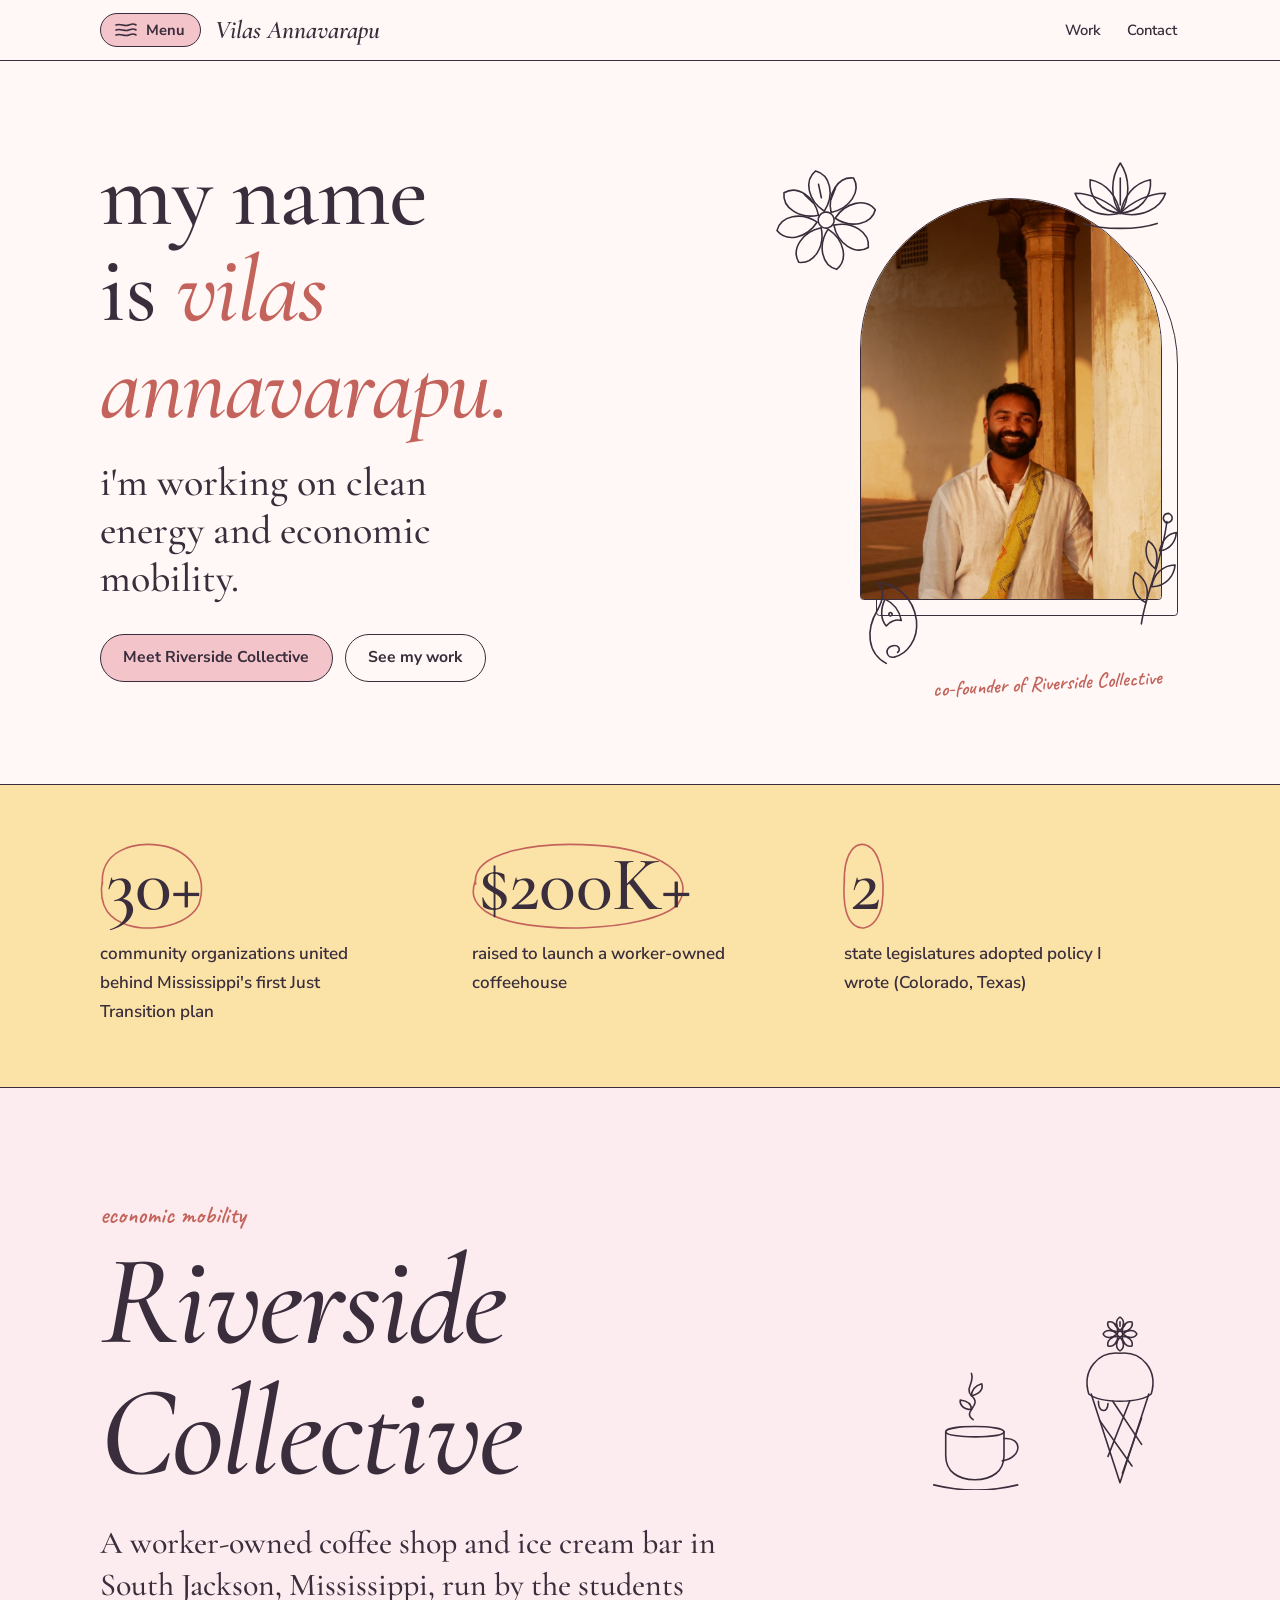
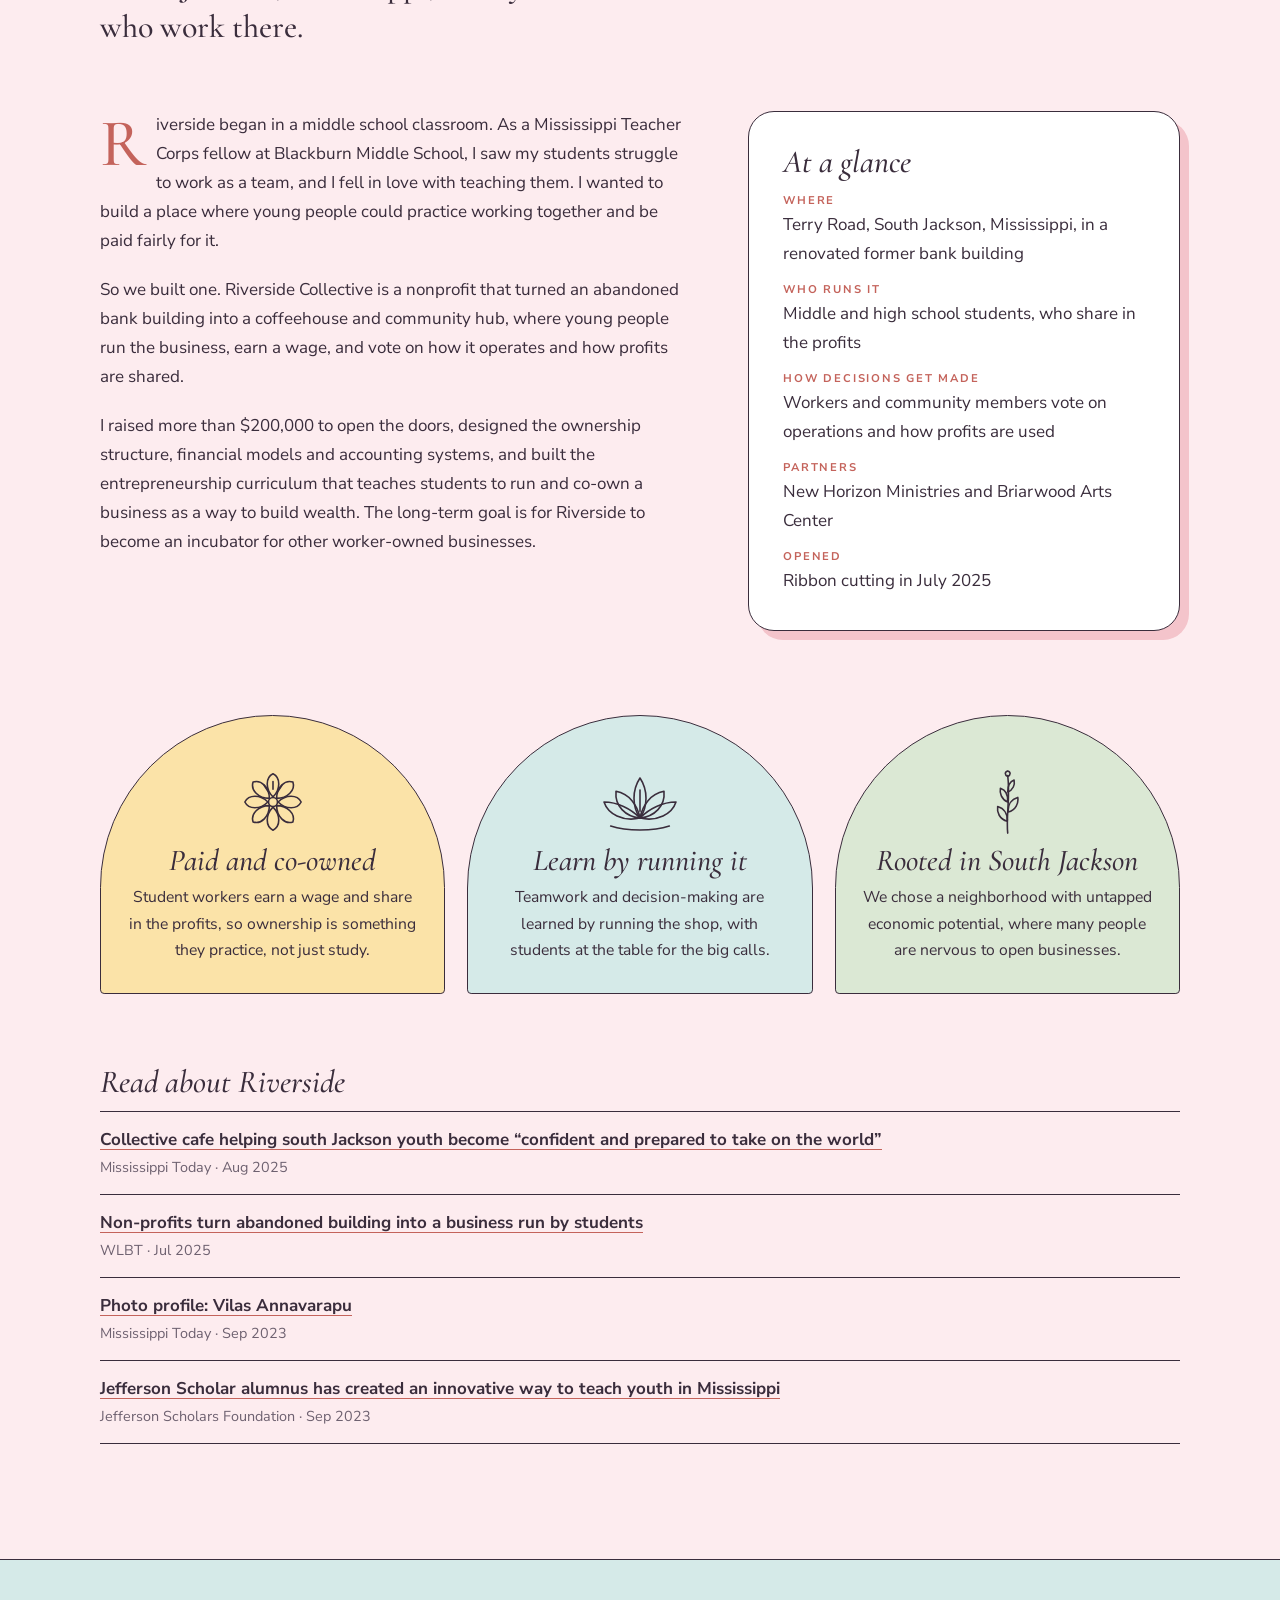
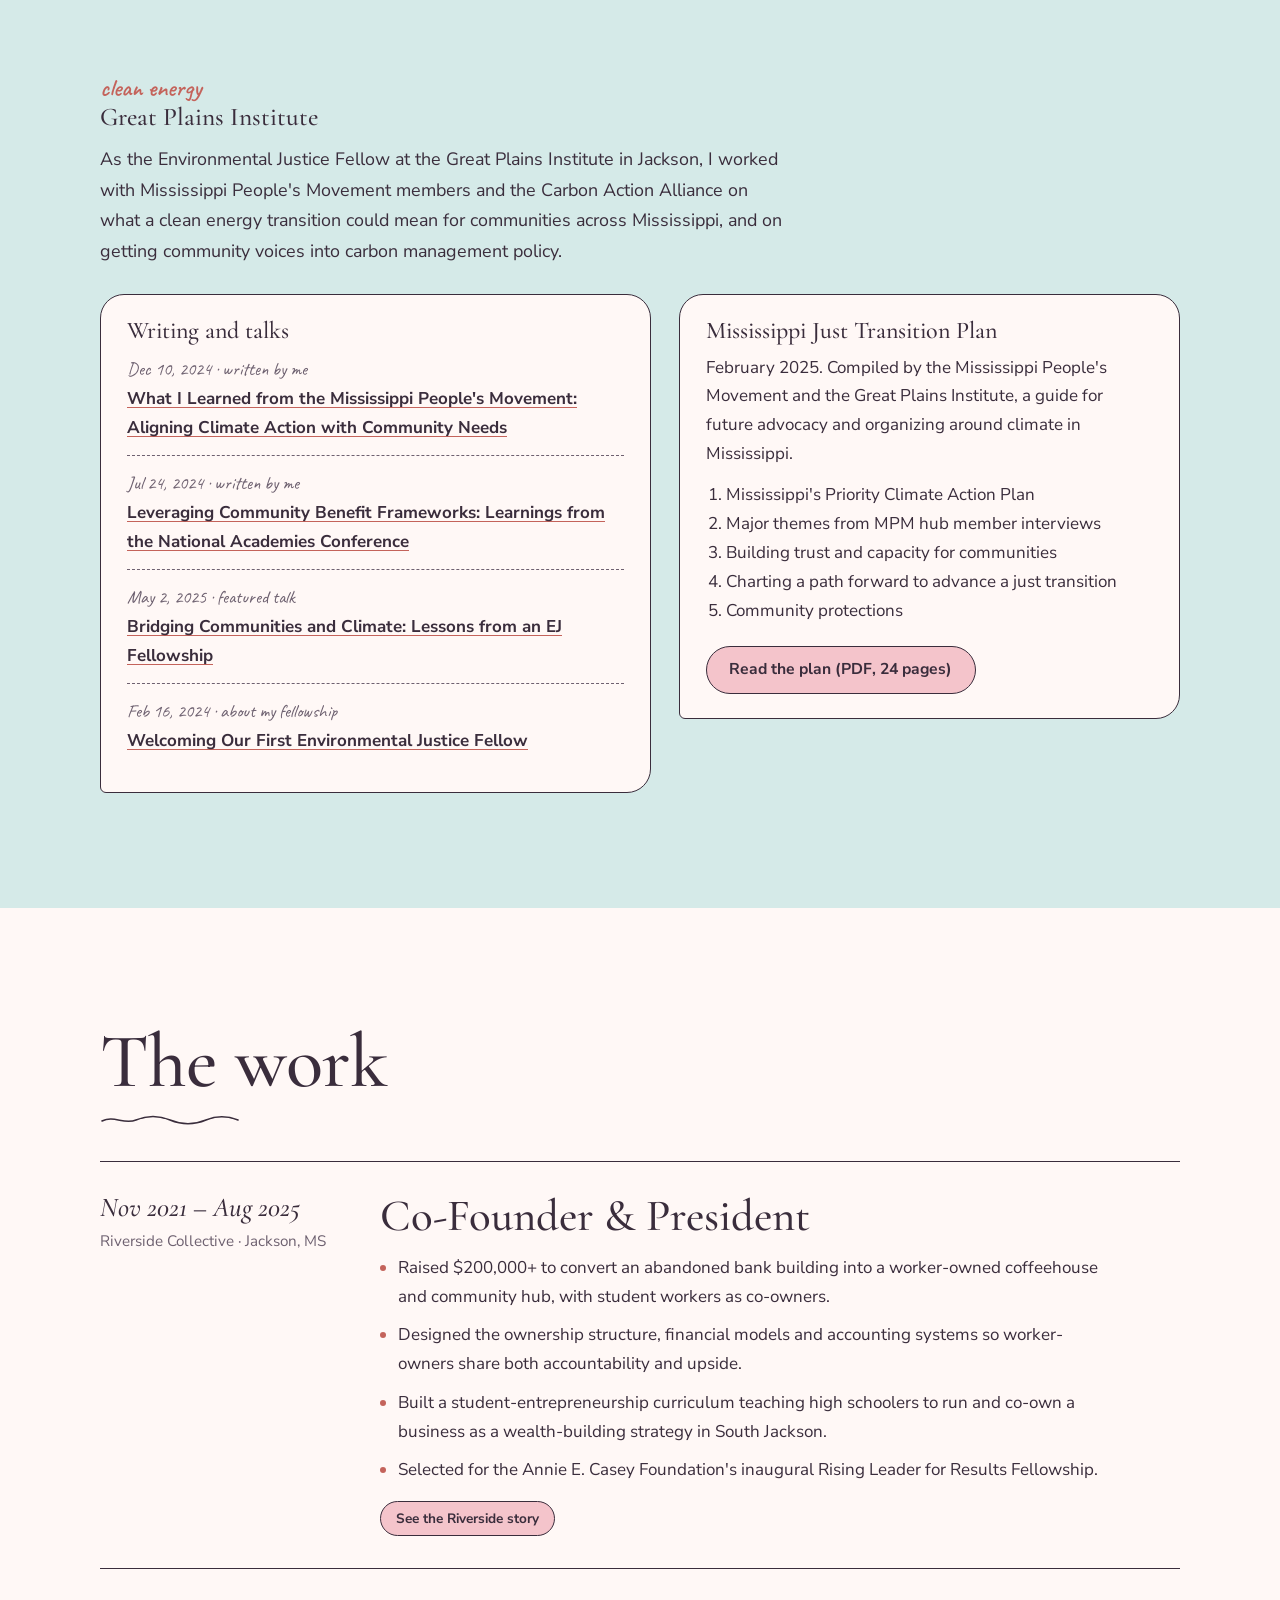
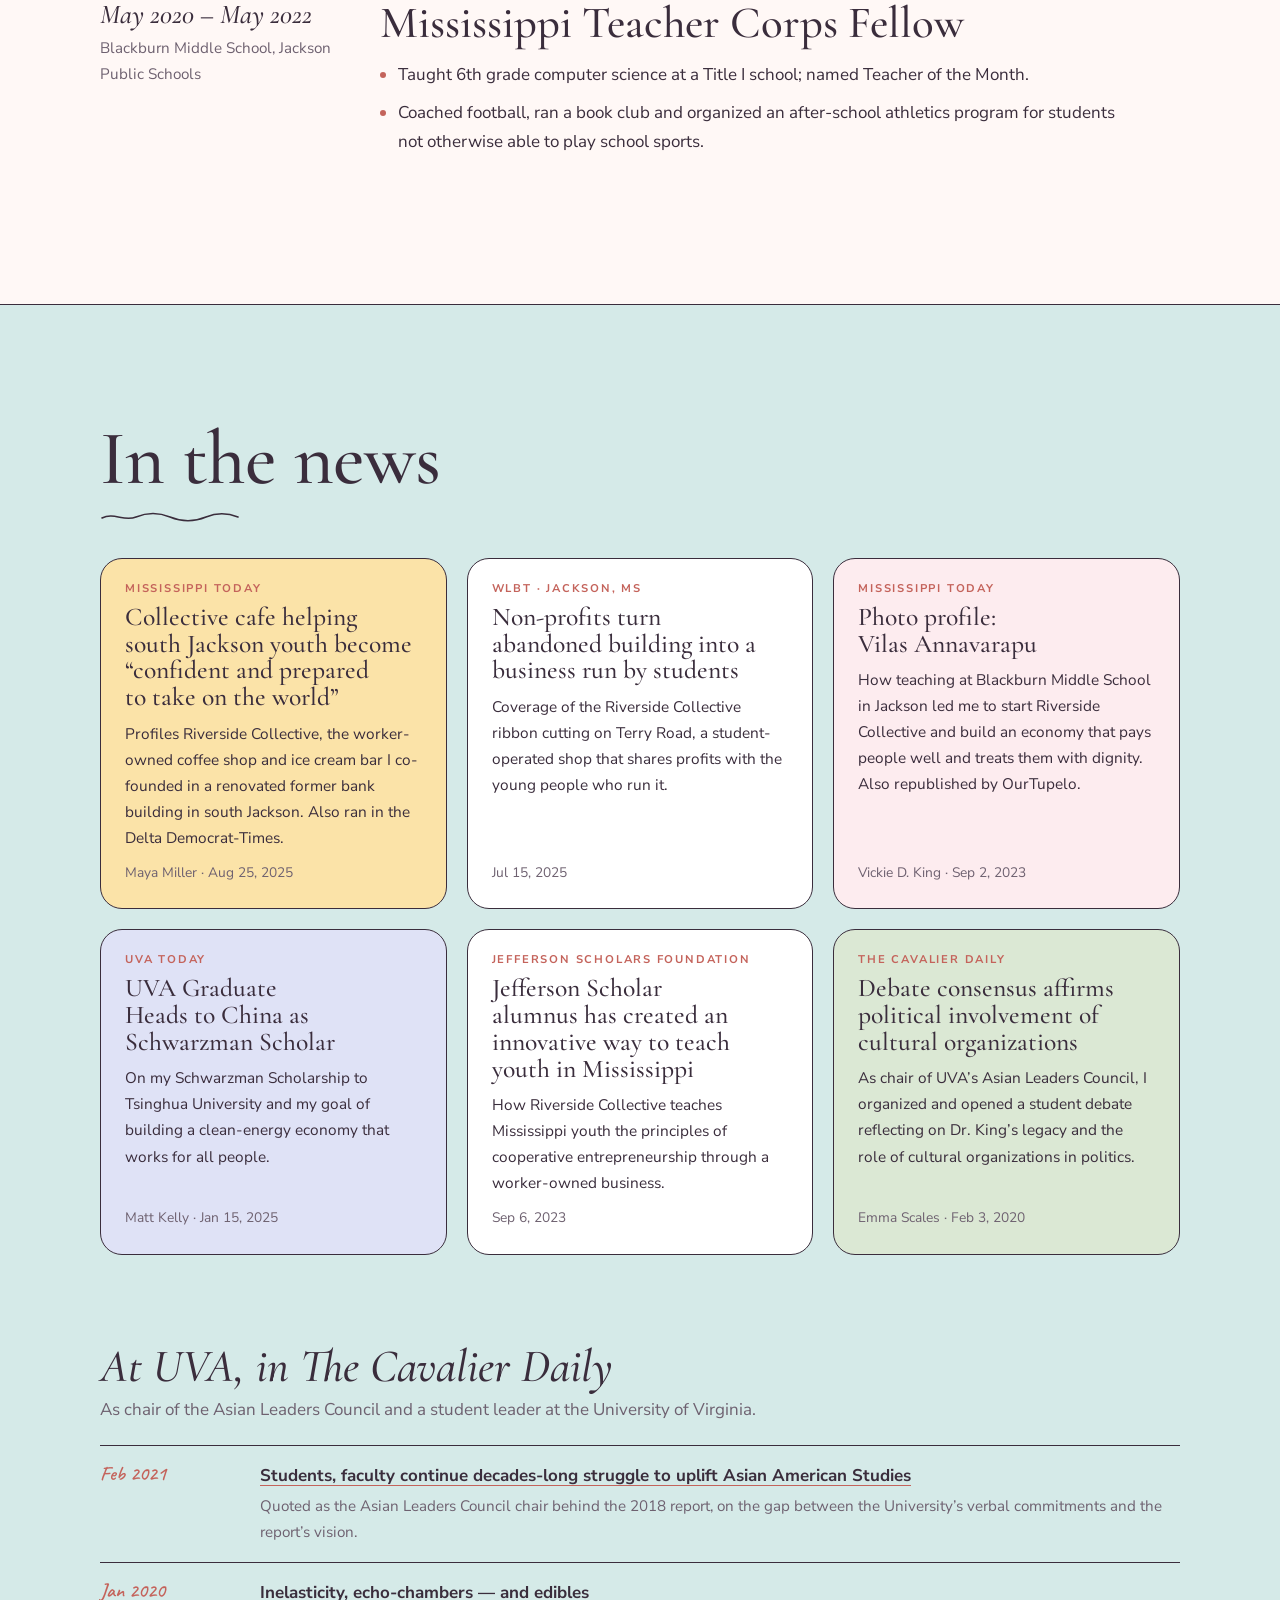
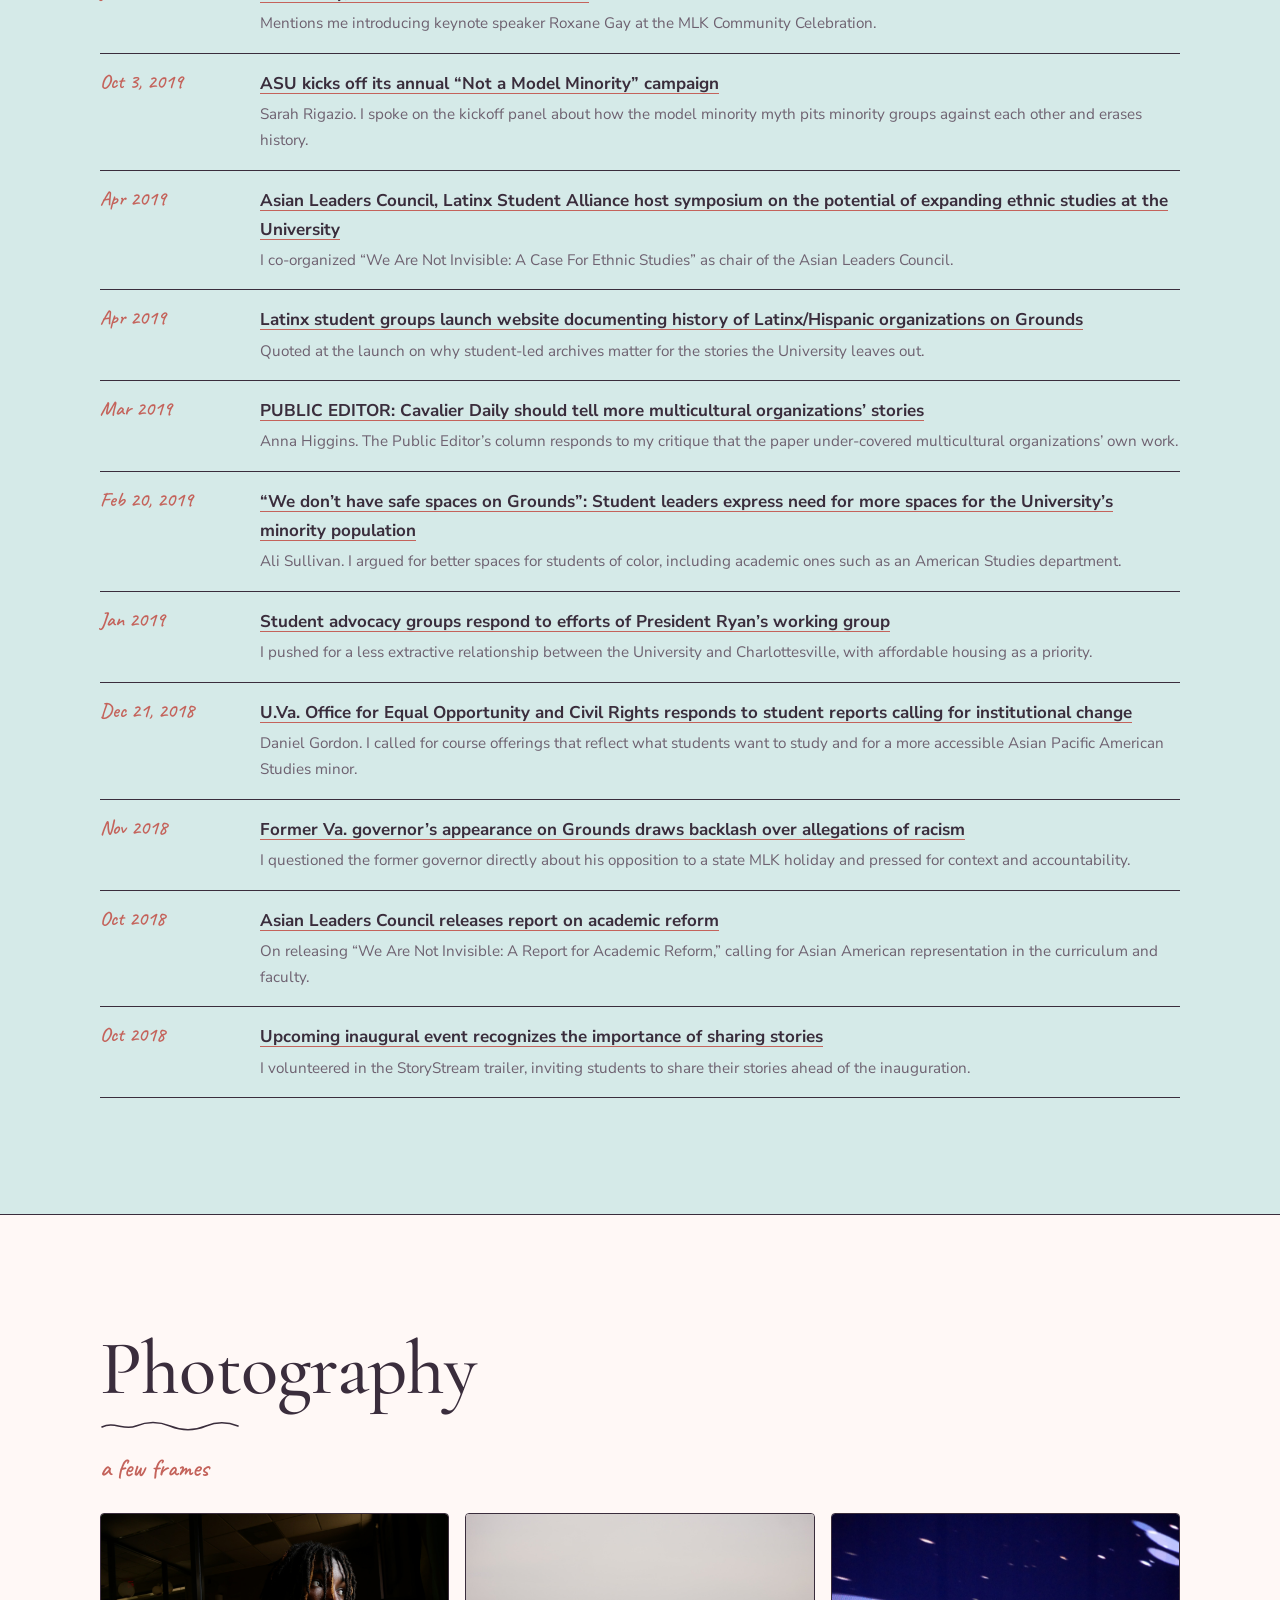
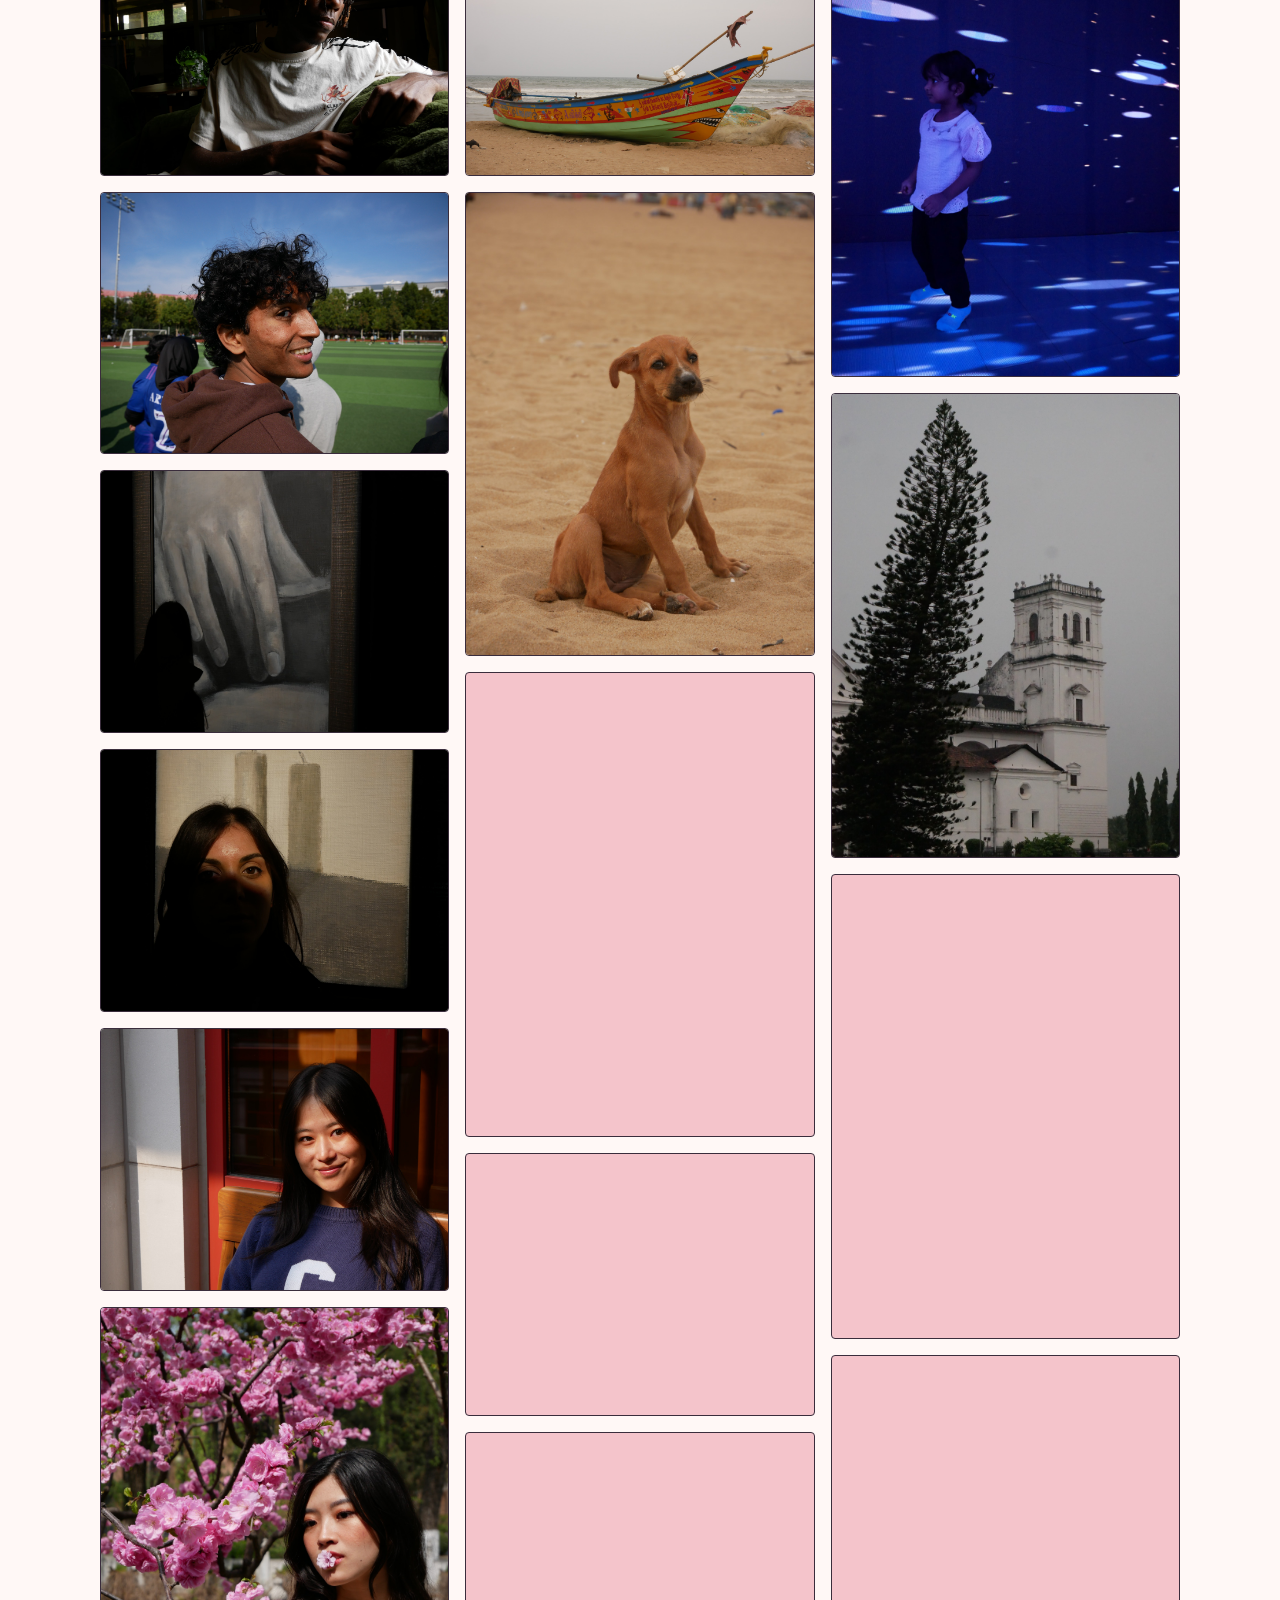
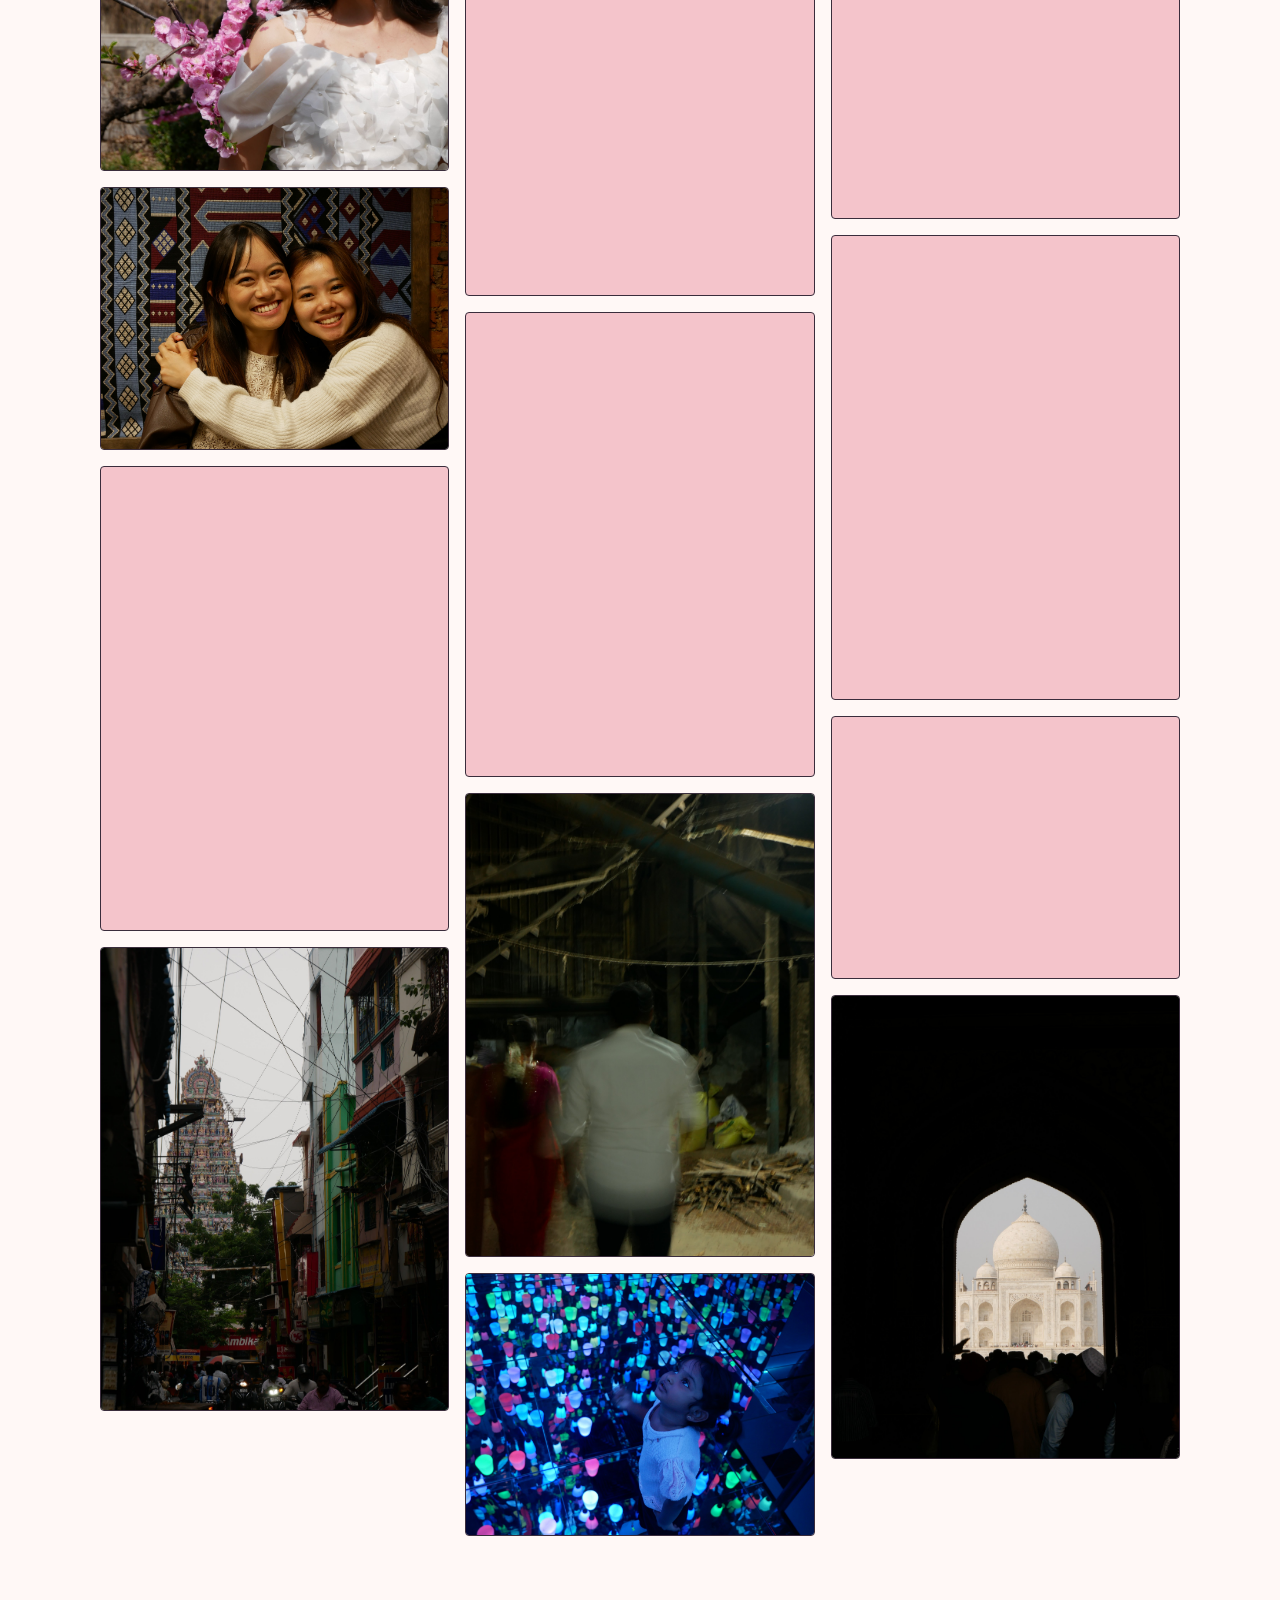
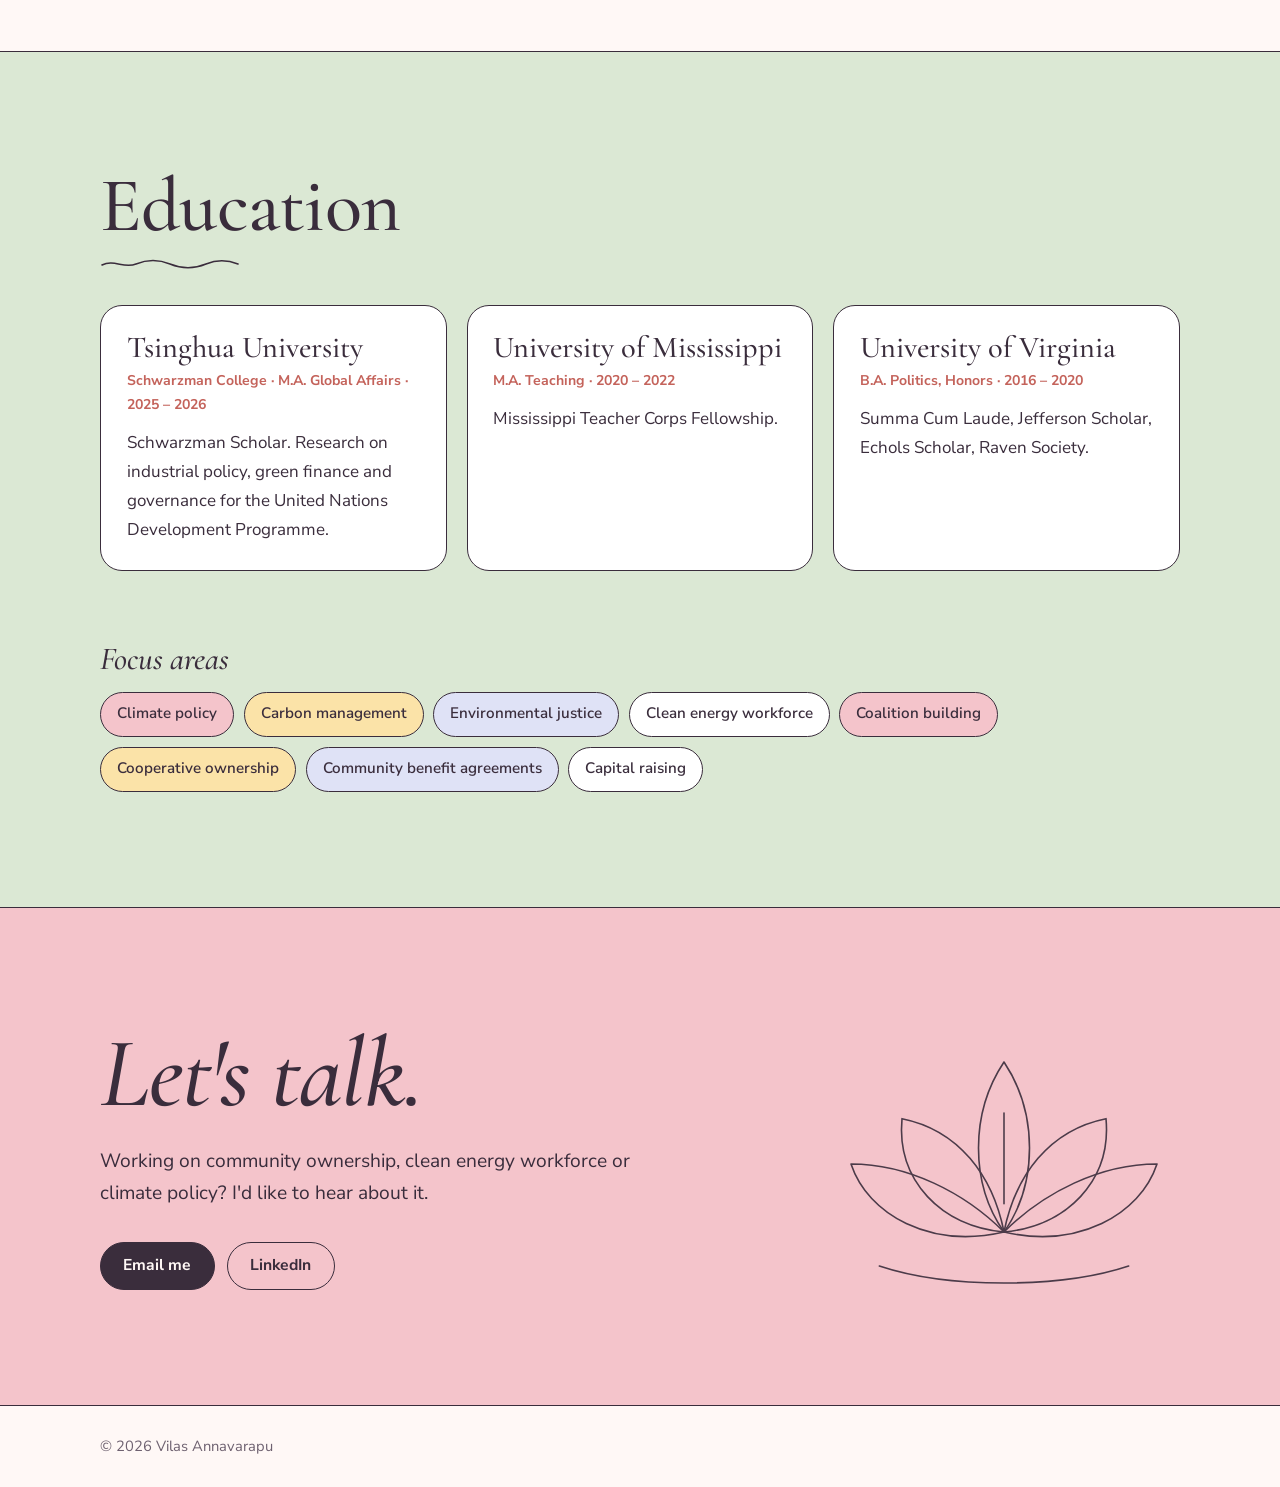
==== commit 4639cf31: "Preview: Riverside Collective and Great Plains Institute as main headers" ====
--- a/preview.html
+++ b/preview.html
@@ -280,8 +280,8 @@
 <div class="wrap">
 <div class="rv-head">
 <div>
-<p class="note">Riverside Collective</p>
-<h2>Economic mobility</h2>
+<p class="note">economic mobility</p>
+<h2>Riverside Collective</h2>
 </div>
 <div class="rv-art" aria-hidden="true">
 <svg class="art" viewBox="0 0 140 140"><use href="#cup"/></svg>
@@ -324,8 +324,8 @@
 </section>
 <section class="gpi band" id="gpi">
 <div class="wrap">
-<p class="note">Great Plains Institute</p>
-<h2>Clean energy</h2>
+<p class="note">clean energy</p>
+<h2>Great Plains Institute</h2>
 <p class="gpi-lead">As the Environmental Justice Fellow at the Great Plains Institute in Jackson, I worked with Mississippi People's Movement members and the Carbon Action Alliance on what a clean energy transition could mean for communities across Mississippi, and on getting community voices into carbon management policy.</p>
 <div class="gpi-grid">
 <div class="gpi-card">
